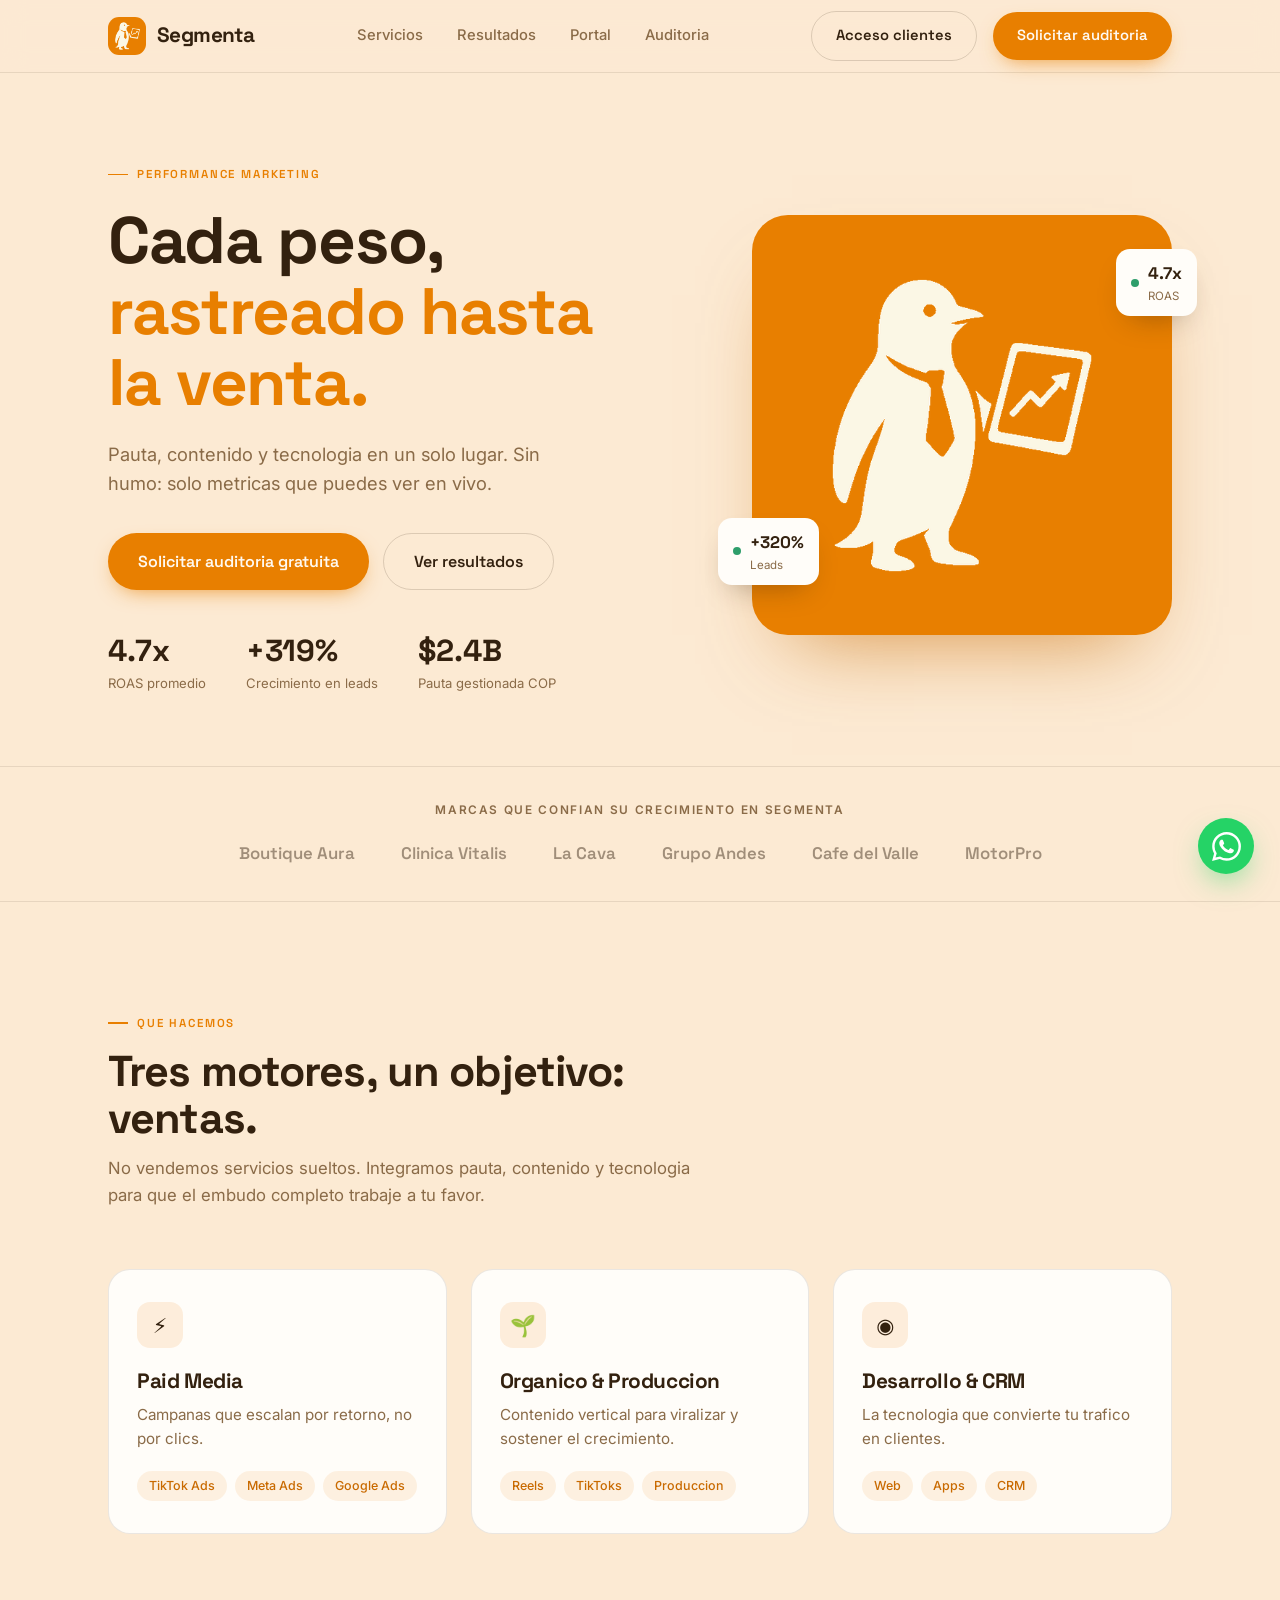
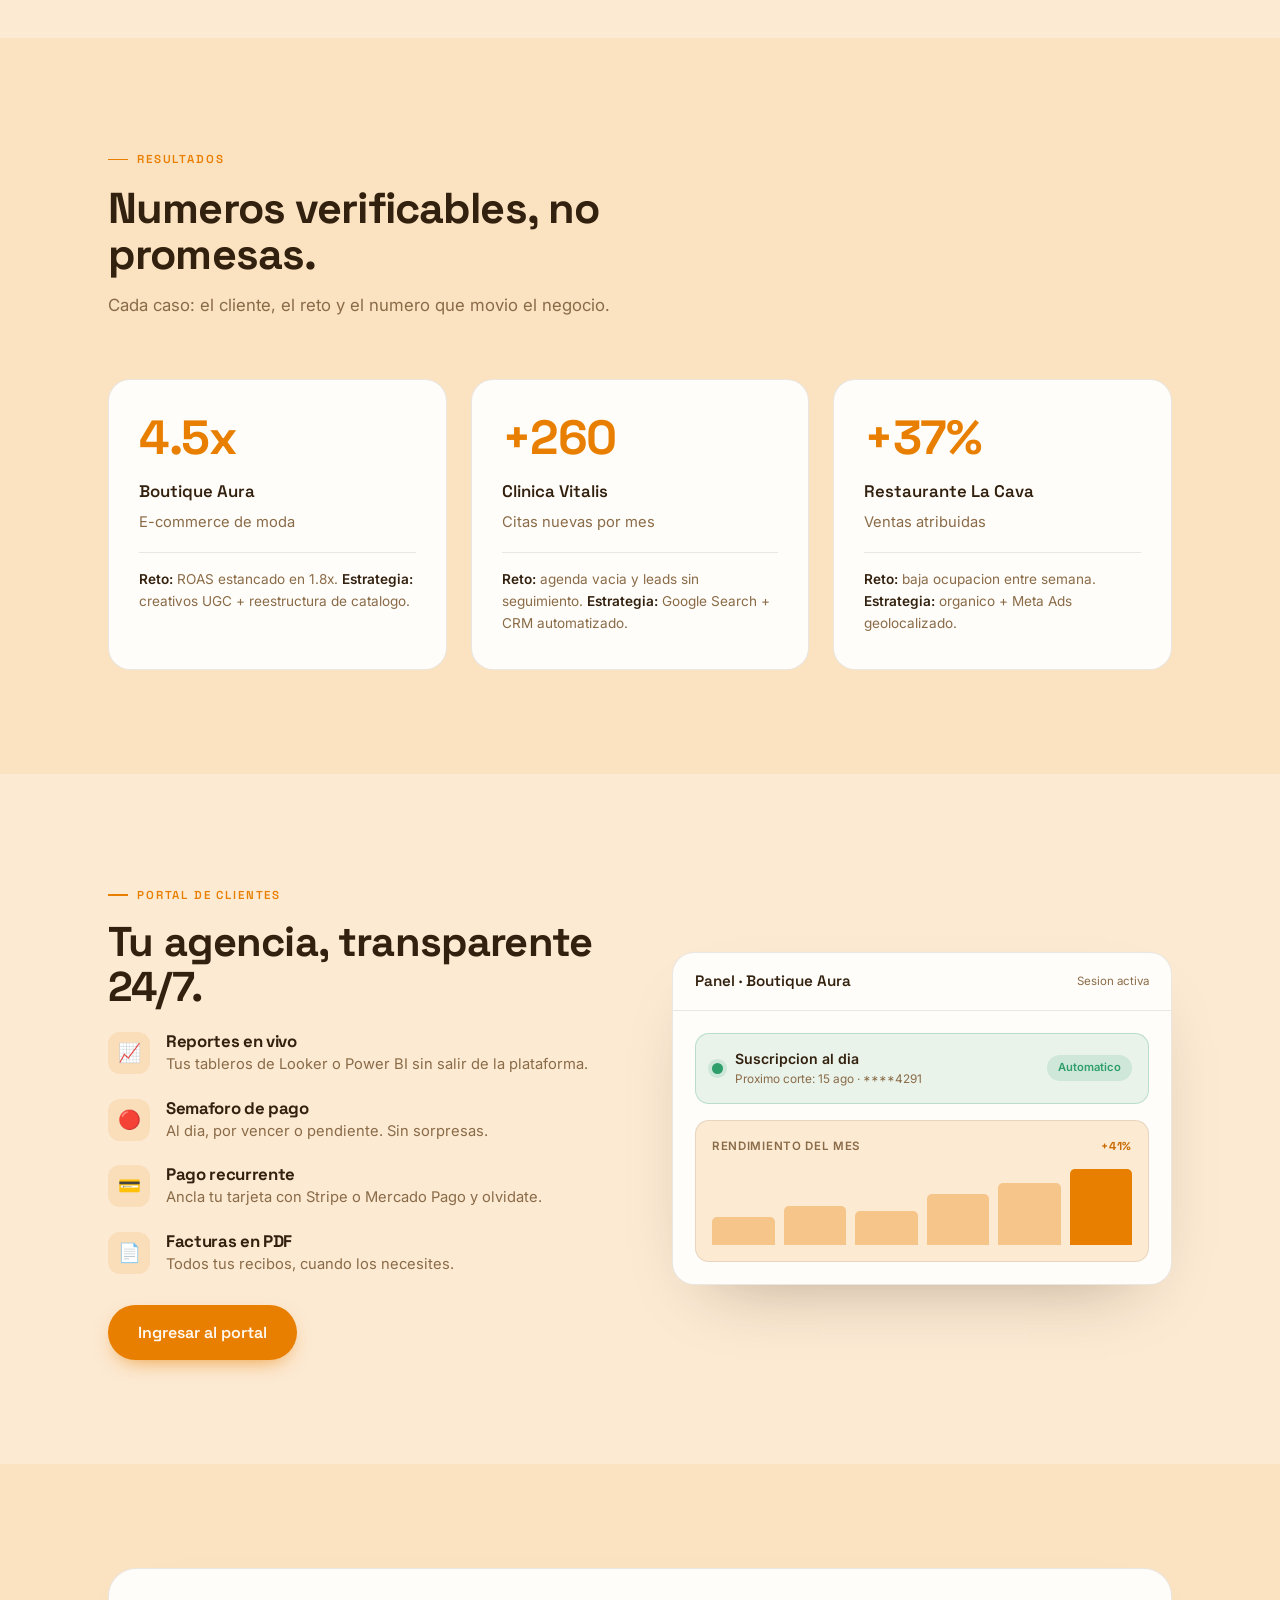
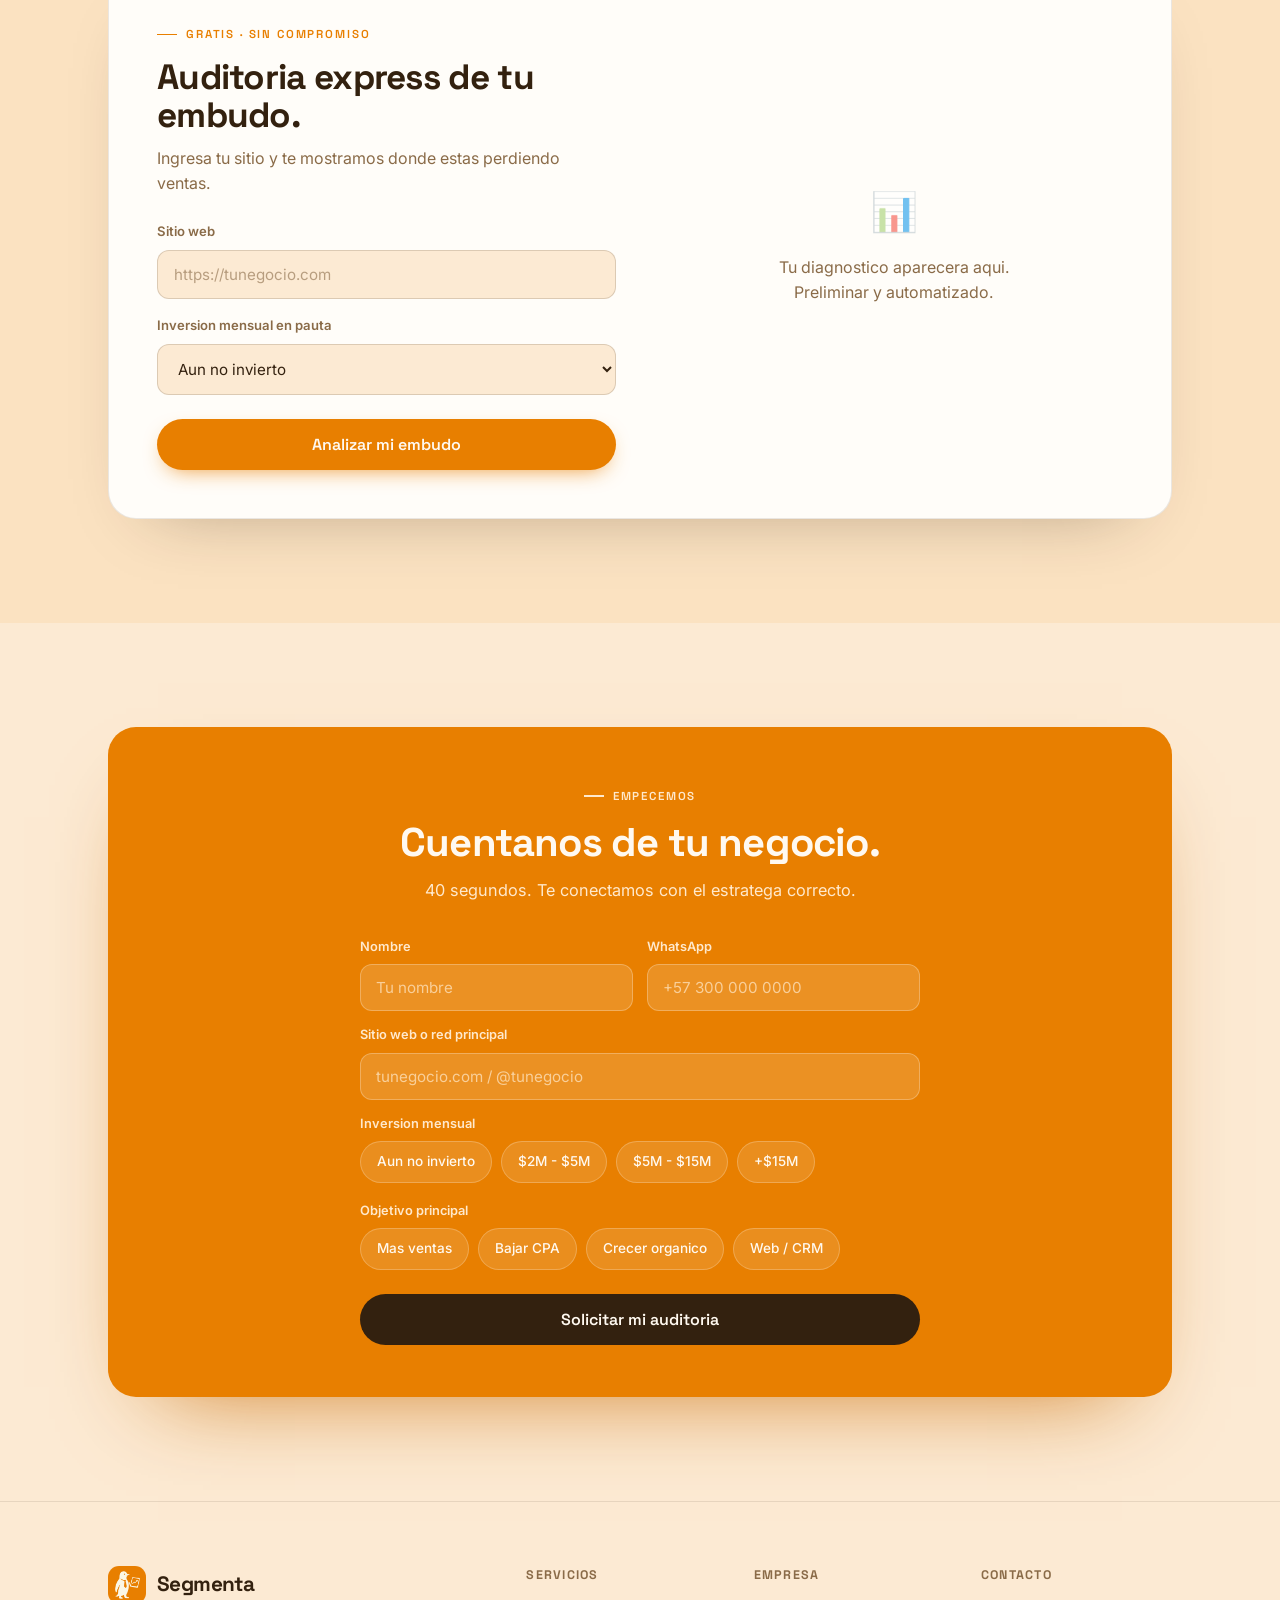
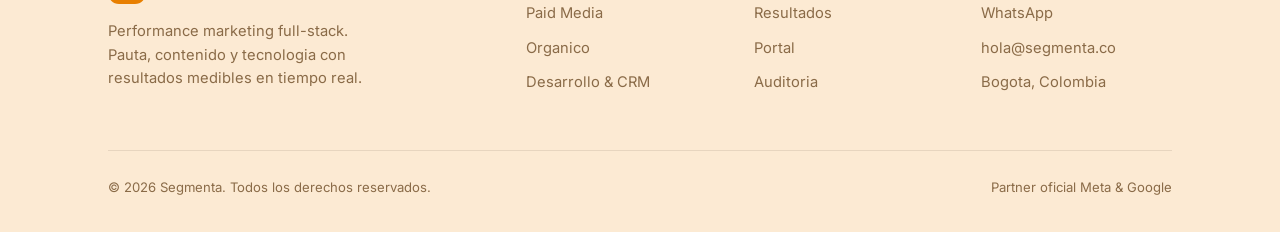
==== index.html @ 9fcc39fb "Update index.html" ====
<!DOCTYPE html>
<html lang="es">
<head>
<meta charset="UTF-8">
<meta name="viewport" content="width=device-width, initial-scale=1.0">
<title>Segmenta — Marketing que se mide en ventas</title>
<link rel="preconnect" href="https://fonts.googleapis.com">
<link rel="preconnect" href="https://fonts.gstatic.com" crossorigin>
<link href="https://fonts.googleapis.com/css2?family=Space+Grotesk:wght@500;600;700&family=Inter:wght@400;500;600&display=swap" rel="stylesheet">
<style>
  :root{
    --bg:#FCEAD3;          /* naranja claro - color de la pagina */
    --bg-warm:#FBE2C1;     /* seccion alterna, un poco mas calido */
    --brand:#E87F00;       /* naranja de marca Segmenta */
    --brand-deep:#C96A00;
    --ink:#33210F;         /* texto principal, marron oscuro calido */
    --ink-soft:#8A6B48;    /* texto secundario */
    --card:#FFFDF9;        /* tarjetas casi blancas y calidas */
    --cream:#FBF7E5;
    --line:rgba(51,33,15,.10);
    --line-2:rgba(51,33,15,.16);
    --green:#2E9E6B;
    --display:'Space Grotesk',system-ui,sans-serif;
    --body:'Inter',system-ui,sans-serif;
    --logo:url("[data-uri]");
    --maxw:1120px;
  }
  *{box-sizing:border-box;margin:0;padding:0}
  html{scroll-behavior:smooth}
  body{font-family:var(--body);background:var(--bg);color:var(--ink);line-height:1.6;-webkit-font-smoothing:antialiased;overflow-x:hidden}
  a{color:inherit;text-decoration:none}
  .wrap{max-width:var(--maxw);margin:0 auto;padding:0 28px}
  h1,h2,h3,h4{font-family:var(--display);font-weight:700;line-height:1.08;letter-spacing:-.02em;color:var(--ink)}
  .peng{background:var(--logo) center/contain no-repeat;display:inline-block}
  .eyebrow{font-family:var(--display);font-size:.72rem;font-weight:600;letter-spacing:.16em;text-transform:uppercase;color:var(--brand);display:inline-flex;align-items:center;gap:9px}
  .eyebrow::before{content:"";width:20px;height:1.5px;background:var(--brand)}

  /* buttons */
  .btn{font-family:var(--display);font-weight:600;font-size:.92rem;border:none;cursor:pointer;border-radius:999px;padding:12px 24px;transition:transform .15s,background .2s,box-shadow .2s;display:inline-flex;align-items:center;gap:8px;white-space:nowrap}
  .btn:active{transform:translateY(1px)}
  .btn-primary{background:var(--brand);color:#FFF9F0;box-shadow:0 8px 22px -10px rgba(232,127,0,.9)}
  .btn-primary:hover{background:var(--brand-deep);box-shadow:0 12px 28px -10px rgba(232,127,0,1)}
  .btn-ghost{background:transparent;color:var(--ink);border:1.5px solid var(--line-2)}
  .btn-ghost:hover{border-color:var(--ink);background:rgba(51,33,15,.04)}
  .btn-lg{padding:15px 30px;font-size:1rem}

  /* nav */
  header{position:sticky;top:0;z-index:50;background:rgba(252,234,211,.82);backdrop-filter:blur(12px);border-bottom:1px solid var(--line)}
  nav{display:flex;align-items:center;justify-content:space-between;height:72px}
  .brand{display:flex;align-items:center;gap:11px;font-family:var(--display);font-weight:700;font-size:1.3rem;letter-spacing:-.03em}
  .brand .mark{width:38px;height:38px;border-radius:11px;background:var(--brand);display:flex;align-items:center;justify-content:center;flex-shrink:0}
  .brand .mark .peng{width:30px;height:30px}
  .nav-links{display:flex;gap:34px;font-size:.92rem;color:var(--ink-soft);font-weight:500}
  .nav-links a:hover{color:var(--ink)}
  .nav-right{display:flex;align-items:center;gap:16px}
  .nav-toggle{display:none;background:none;border:none;font-size:1.4rem;cursor:pointer;color:var(--ink)}

  /* hero */
  .hero{padding:84px 0 72px}
  .hero-grid{display:grid;grid-template-columns:1.1fr .9fr;gap:64px;align-items:center}
  .hero h1{font-size:clamp(2.6rem,5.5vw,4.1rem);font-weight:700;margin:22px 0 22px}
  .hero h1 .u{color:var(--brand)}
  .hero .lead{font-size:1.15rem;color:var(--ink-soft);max-width:480px;margin-bottom:34px}
  .hero-cta{display:flex;gap:14px;flex-wrap:wrap;margin-bottom:46px}
  .hero-stats{display:flex;gap:40px;flex-wrap:wrap}
  .hs .n{font-family:var(--display);font-weight:700;font-size:1.9rem;color:var(--ink);line-height:1}
  .hs .l{font-size:.82rem;color:var(--ink-soft);margin-top:6px}

  /* hero visual: big brand panel with penguin */
  .hero-visual{position:relative;aspect-ratio:1/1;max-width:420px;margin-left:auto;width:100%}
  .hero-panel{position:absolute;inset:0;background:var(--brand);border-radius:36px;box-shadow:0 40px 80px -40px rgba(200,105,0,.7)}
  .hero-panel .peng{position:absolute;inset:12% 14%;width:auto;height:auto;animation:float 6s ease-in-out infinite}
  @keyframes float{0%,100%{transform:translateY(0)}50%{transform:translateY(-12px)}}
  .pill{position:absolute;background:var(--card);border-radius:14px;padding:11px 15px;box-shadow:0 14px 30px -14px rgba(51,33,15,.4);display:flex;align-items:center;gap:9px}
  .pill .dot{width:8px;height:8px;border-radius:50%;background:var(--green)}
  .pill .pv{font-family:var(--display);font-weight:700;font-size:1.05rem}
  .pill .pl{font-size:.72rem;color:var(--ink-soft)}
  .pill.p1{top:8%;right:-6%}
  .pill.p2{bottom:12%;left:-8%}

  /* trust strip */
  .trust{padding:34px 0;border-top:1px solid var(--line);border-bottom:1px solid var(--line)}
  .trust .lbl{text-align:center;font-size:.74rem;letter-spacing:.14em;text-transform:uppercase;color:var(--ink-soft);margin-bottom:20px;font-weight:600}
  .trust-row{display:flex;justify-content:center;align-items:center;gap:46px;flex-wrap:wrap}
  .trust-row span{font-family:var(--display);font-weight:600;font-size:1.05rem;color:var(--ink);opacity:.45;transition:opacity .2s}
  .trust-row span:hover{opacity:.85}

  /* sections */
  .section{padding:104px 0}
  .sec-head{max-width:600px;margin-bottom:60px}
  .sec-head h2{font-size:clamp(1.9rem,3.6vw,2.7rem);margin:16px 0 14px}
  .sec-head p{color:var(--ink-soft);font-size:1.05rem}

  /* services */
  .svc-grid{display:grid;grid-template-columns:repeat(3,1fr);gap:24px}
  .svc{background:var(--card);border:1px solid var(--line);border-radius:22px;padding:32px 28px;transition:transform .25s,box-shadow .25s}
  .svc:hover{transform:translateY(-4px);box-shadow:0 24px 50px -30px rgba(51,33,15,.35)}
  .svc .ic{width:46px;height:46px;border-radius:13px;background:rgba(232,127,0,.12);display:flex;align-items:center;justify-content:center;font-size:1.3rem;margin-bottom:22px}
  .svc h3{font-size:1.3rem;margin-bottom:10px}
  .svc p{color:var(--ink-soft);font-size:.95rem;margin-bottom:20px}
  .svc .tags{display:flex;gap:8px;flex-wrap:wrap}
  .svc .tags span{font-size:.78rem;font-weight:500;color:var(--brand-deep);background:rgba(232,127,0,.1);padding:5px 12px;border-radius:999px}

  /* results */
  .results{background:var(--bg-warm)}
  .res-grid{display:grid;grid-template-columns:repeat(3,1fr);gap:24px}
  .res{background:var(--card);border:1px solid var(--line);border-radius:22px;padding:34px 30px}
  .res .big{font-family:var(--display);font-weight:700;font-size:3rem;color:var(--brand);line-height:1;letter-spacing:-.03em}
  .res .who{font-family:var(--display);font-weight:600;font-size:1.05rem;margin:16px 0 6px}
  .res .ctx{color:var(--ink-soft);font-size:.92rem}
  .res .sub{margin-top:18px;padding-top:16px;border-top:1px solid var(--line);font-size:.85rem;color:var(--ink-soft)}
  .res .sub b{color:var(--ink);font-weight:600}

  /* portal */
  .portal-grid{display:grid;grid-template-columns:1fr 1fr;gap:64px;align-items:center}
  .feat{list-style:none;display:flex;flex-direction:column;gap:22px;margin-top:10px}
  .feat li{display:flex;gap:16px}
  .feat .fi{width:42px;height:42px;border-radius:12px;background:rgba(232,127,0,.12);display:flex;align-items:center;justify-content:center;font-size:1.15rem;flex-shrink:0}
  .feat h4{font-size:1.05rem;margin-bottom:3px}
  .feat p{color:var(--ink-soft);font-size:.92rem}
  .mock{background:var(--card);border:1px solid var(--line);border-radius:22px;box-shadow:0 30px 70px -40px rgba(51,33,15,.4);overflow:hidden}
  .mock-top{padding:16px 22px;border-bottom:1px solid var(--line);display:flex;justify-content:space-between;align-items:center}
  .mock-top .t{font-family:var(--display);font-weight:600;font-size:.95rem}
  .mock-top .s{font-size:.72rem;color:var(--ink-soft)}
  .mock-body{padding:22px}
  .status{display:flex;align-items:center;justify-content:space-between;background:rgba(46,158,107,.1);border:1px solid rgba(46,158,107,.25);border-radius:14px;padding:14px 16px;margin-bottom:16px}
  .status .lft{display:flex;align-items:center;gap:12px}
  .sem{width:11px;height:11px;border-radius:50%;background:var(--green);box-shadow:0 0 0 4px rgba(46,158,107,.14)}
  .status .l1{font-size:.88rem;font-weight:600}
  .status .l2{font-size:.74rem;color:var(--ink-soft)}
  .status .badge{font-size:.7rem;font-weight:600;color:var(--green);background:rgba(46,158,107,.14);padding:4px 11px;border-radius:999px}
  .mchart{background:var(--bg);border:1px solid var(--line);border-radius:14px;padding:16px}
  .mchart .ct{font-size:.72rem;color:var(--ink-soft);text-transform:uppercase;letter-spacing:.06em;font-weight:600;margin-bottom:14px;display:flex;justify-content:space-between}
  .mchart .ct b{color:var(--brand-deep);font-family:var(--display)}
  .mbars{display:flex;align-items:flex-end;gap:9px;height:76px}
  .mbars span{flex:1;background:var(--brand);border-radius:5px 5px 0 0;opacity:.35;transition:height 1s cubic-bezier(.22,1,.36,1)}
  .mbars span:last-child{opacity:1}

  /* audit */
  .audit-card{background:var(--card);border:1px solid var(--line);border-radius:28px;padding:48px;box-shadow:0 30px 70px -45px rgba(51,33,15,.4)}
  .audit-grid{display:grid;grid-template-columns:1fr 1fr;gap:48px;align-items:center}
  .field{margin-bottom:16px}
  .field label{display:block;font-size:.82rem;color:var(--ink-soft);margin-bottom:8px;font-weight:600}
  .field input,.field select{width:100%;background:var(--bg);border:1.5px solid var(--line-2);border-radius:12px;padding:14px 16px;color:var(--ink);font-family:var(--body);font-size:.95rem;transition:border-color .2s,box-shadow .2s}
  .field input:focus,.field select:focus{outline:none;border-color:var(--brand);box-shadow:0 0 0 3px rgba(232,127,0,.16)}
  .field input::placeholder{color:var(--ink-soft);opacity:.6}
  #auditPh{text-align:center;color:var(--ink-soft)}
  #auditPh .em{font-size:2.4rem;margin-bottom:12px;opacity:.55}
  #auditRes{display:none}
  .score-row{display:flex;align-items:center;gap:20px;margin-bottom:22px}
  .ring{width:92px;height:92px;border-radius:50%;position:relative;flex-shrink:0;display:flex;align-items:center;justify-content:center}
  .ring .rv{position:relative;font-family:var(--display);font-weight:700;font-size:1.7rem}
  .aline{display:flex;justify-content:space-between;align-items:center;padding:11px 0;border-bottom:1px solid var(--line);font-size:.9rem}
  .aline:last-of-type{border:none}
  .st{font-size:.74rem;font-weight:600;padding:3px 11px;border-radius:999px}
  .st.ok{background:rgba(46,158,107,.14);color:var(--green)}
  .st.warn{background:rgba(232,127,0,.14);color:var(--brand-deep)}
  .st.bad{background:rgba(214,69,42,.12);color:#C0392B}

  /* lead */
  .lead-card{background:var(--brand);border-radius:28px;padding:52px;text-align:center;box-shadow:0 40px 90px -50px rgba(200,105,0,.9)}
  .lead-card .eyebrow{color:#FFE9CC;justify-content:center}
  .lead-card .eyebrow::before{background:#FFE9CC}
  .lead-card h2{color:#FFF9F0;font-size:clamp(1.8rem,3.4vw,2.5rem);margin:16px 0 12px}
  .lead-card .sub{color:#FFE9CC;margin-bottom:34px;font-size:1.02rem}
  .lead-form{max-width:560px;margin:0 auto;text-align:left}
  .lf-row{display:grid;grid-template-columns:1fr 1fr;gap:14px}
  .lead-form label{color:#FFE9CC;font-size:.8rem;font-weight:600;margin-bottom:7px;display:block}
  .lead-form input{width:100%;background:rgba(255,251,244,.14);border:1.5px solid rgba(255,251,244,.28);border-radius:12px;padding:13px 15px;color:#FFF9F0;font-family:var(--body);font-size:.95rem;margin-bottom:14px}
  .lead-form input::placeholder{color:rgba(255,233,204,.7)}
  .lead-form input:focus{outline:none;border-color:#FFF9F0;background:rgba(255,251,244,.2)}
  .chips{display:flex;gap:9px;flex-wrap:wrap;margin-bottom:18px}
  .chip{cursor:pointer;font-size:.85rem;font-weight:500;color:#FFF9F0;background:rgba(255,251,244,.12);border:1.5px solid rgba(255,251,244,.24);padding:9px 16px;border-radius:999px;transition:background .2s,border-color .2s}
  .chip:hover{border-color:#FFF9F0}
  .chip.sel{background:#FFF9F0;color:var(--brand-deep);border-color:#FFF9F0}
  .lead-form .btn-submit{width:100%;justify-content:center;background:var(--ink);color:#FFF9F0;margin-top:6px}
  .lead-form .btn-submit:hover{background:#1f1408}
  .lead-done{display:none;text-align:center;color:#FFF9F0}
  .lead-done .ch{width:60px;height:60px;border-radius:50%;background:rgba(255,251,244,.16);border:1.5px solid rgba(255,251,244,.4);display:flex;align-items:center;justify-content:center;margin:0 auto 16px;font-size:1.6rem}
  .lead-done h3{color:#FFF9F0;font-size:1.5rem;margin-bottom:8px}
  .lead-done p{color:#FFE9CC}

  /* footer */
  footer{padding:64px 0 34px;border-top:1px solid var(--line)}
  .foot-grid{display:grid;grid-template-columns:2fr 1fr 1fr 1fr;gap:36px;margin-bottom:44px}
  .foot-grid .about{color:var(--ink-soft);font-size:.92rem;margin-top:16px;max-width:280px}
  .fcol h5{font-family:var(--display);font-size:.78rem;text-transform:uppercase;letter-spacing:.1em;color:var(--ink-soft);margin-bottom:16px}
  .fcol a{display:block;color:var(--ink-soft);font-size:.92rem;margin-bottom:11px}
  .fcol a:hover{color:var(--ink)}
  .foot-bot{border-top:1px solid var(--line);padding-top:26px;display:flex;justify-content:space-between;flex-wrap:wrap;gap:12px;color:var(--ink-soft);font-size:.82rem}

  /* whatsapp */
  .wa{position:fixed;bottom:26px;right:26px;z-index:60;width:56px;height:56px;border-radius:50%;background:#25D366;display:flex;align-items:center;justify-content:center;box-shadow:0 12px 30px -8px rgba(37,211,102,.6);transition:transform .2s}
  .wa:hover{transform:scale(1.08)}
  .wa svg{width:29px;height:29px;fill:#fff}

  /* reveal */
  .reveal{opacity:0;transform:translateY(24px);transition:opacity .7s cubic-bezier(.22,1,.36,1),transform .7s cubic-bezier(.22,1,.36,1)}
  .reveal.in{opacity:1;transform:none}

  @media(max-width:900px){
    .hero-grid,.portal-grid,.audit-grid{grid-template-columns:1fr;gap:48px}
    .svc-grid,.res-grid{grid-template-columns:1fr}
    .foot-grid{grid-template-columns:1fr 1fr}
    .nav-links,.nav-right .btn{display:none}
    .nav-toggle{display:block}
    .section{padding:72px 0}
    .hero-visual{max-width:340px;margin:0 auto}
    .audit-card,.lead-card{padding:32px}
  }
  @media(max-width:520px){
    .lf-row{grid-template-columns:1fr}
    .foot-grid{grid-template-columns:1fr}
    .hero-stats{gap:28px}
  }
  @media(prefers-reduced-motion:reduce){*{animation:none!important;scroll-behavior:auto!important}.reveal{opacity:1;transform:none}}
  :focus-visible{outline:2px solid var(--brand);outline-offset:3px;border-radius:8px}
</style>
</head>
<body>

<header>
  <div class="wrap">
    <nav>
      <div class="brand"><span class="mark"><span class="peng"></span></span>Segmenta</div>
      <div class="nav-links">
        <a href="#servicios">Servicios</a>
        <a href="#resultados">Resultados</a>
        <a href="#portal">Portal</a>
        <a href="#auditoria">Auditoria</a>
      </div>
      <div class="nav-right">
        <a href="javascript:void(0)" class="btn btn-ghost" onclick="openPortal()">Acceso clientes</a>
        <a href="#contacto" class="btn btn-primary">Solicitar auditoria</a>
        <button class="nav-toggle" aria-label="Menu" onclick="var n=document.querySelector('.nav-links');n.style.display=n.style.display==='flex'?'none':'flex'">&#9776;</button>
      </div>
    </nav>
  </div>
</header>

<!-- HERO -->
<section class="hero">
  <div class="wrap hero-grid">
    <div>
      <span class="eyebrow">Performance marketing</span>
      <h1>Cada peso, <span class="u">rastreado hasta la venta.</span></h1>
      <p class="lead">Pauta, contenido y tecnologia en un solo lugar. Sin humo: solo metricas que puedes ver en vivo.</p>
      <div class="hero-cta">
        <a href="#contacto" class="btn btn-primary btn-lg">Solicitar auditoria gratuita</a>
        <a href="#resultados" class="btn btn-ghost btn-lg">Ver resultados</a>
      </div>
      <div class="hero-stats">
        <div class="hs"><div class="n" data-count="4.7" data-suffix="x">0x</div><div class="l">ROAS promedio</div></div>
        <div class="hs"><div class="n" data-count="320" data-prefix="+" data-suffix="%">0%</div><div class="l">Crecimiento en leads</div></div>
        <div class="hs"><div class="n">$2.4B</div><div class="l">Pauta gestionada COP</div></div>
      </div>
    </div>
    <div class="hero-visual reveal in">
      <div class="hero-panel"><span class="peng"></span></div>
      <div class="pill p1"><span class="dot"></span><div><div class="pv">4.7x</div><div class="pl">ROAS</div></div></div>
      <div class="pill p2"><span class="dot"></span><div><div class="pv">+320%</div><div class="pl">Leads</div></div></div>
    </div>
  </div>
</section>

<!-- TRUST -->
<div class="trust">
  <div class="wrap">
    <div class="lbl">Marcas que confian su crecimiento en Segmenta</div>
    <div class="trust-row">
      <span>Boutique Aura</span><span>Clinica Vitalis</span><span>La Cava</span><span>Grupo Andes</span><span>Cafe del Valle</span><span>MotorPro</span>
    </div>
  </div>
</div>

<!-- SERVICIOS -->
<section class="section" id="servicios">
  <div class="wrap">
    <div class="sec-head reveal">
      <span class="eyebrow">Que hacemos</span>
      <h2>Tres motores, un objetivo: ventas.</h2>
      <p>No vendemos servicios sueltos. Integramos pauta, contenido y tecnologia para que el embudo completo trabaje a tu favor.</p>
    </div>
    <div class="svc-grid">
      <div class="svc reveal">
        <div class="ic">&#9889;</div>
        <h3>Paid Media</h3>
        <p>Campanas que escalan por retorno, no por clics.</p>
        <div class="tags"><span>TikTok Ads</span><span>Meta Ads</span><span>Google Ads</span></div>
      </div>
      <div class="svc reveal">
        <div class="ic">&#127793;</div>
        <h3>Organico &amp; Produccion</h3>
        <p>Contenido vertical para viralizar y sostener el crecimiento.</p>
        <div class="tags"><span>Reels</span><span>TikToks</span><span>Produccion</span></div>
      </div>
      <div class="svc reveal">
        <div class="ic">&#9673;</div>
        <h3>Desarrollo &amp; CRM</h3>
        <p>La tecnologia que convierte tu trafico en clientes.</p>
        <div class="tags"><span>Web</span><span>Apps</span><span>CRM</span></div>
      </div>
    </div>
  </div>
</section>

<!-- RESULTADOS -->
<section class="section results" id="resultados">
  <div class="wrap">
    <div class="sec-head reveal">
      <span class="eyebrow">Resultados</span>
      <h2>Numeros verificables, no promesas.</h2>
      <p>Cada caso: el cliente, el reto y el numero que movio el negocio.</p>
    </div>
    <div class="res-grid">
      <div class="res reveal">
        <div class="big" data-count="4.9" data-suffix="x">0x</div>
        <div class="who">Boutique Aura</div>
        <div class="ctx">E-commerce de moda</div>
        <div class="sub"><b>Reto:</b> ROAS estancado en 1.8x. <b>Estrategia:</b> creativos UGC + reestructura de catalogo.</div>
      </div>
      <div class="res reveal">
        <div class="big" data-count="287" data-prefix="+">0</div>
        <div class="who">Clinica Vitalis</div>
        <div class="ctx">Citas nuevas por mes</div>
        <div class="sub"><b>Reto:</b> agenda vacia y leads sin seguimiento. <b>Estrategia:</b> Google Search + CRM automatizado.</div>
      </div>
      <div class="res reveal">
        <div class="big" data-count="41" data-prefix="+" data-suffix="%">0%</div>
        <div class="who">Restaurante La Cava</div>
        <div class="ctx">Ventas atribuidas</div>
        <div class="sub"><b>Reto:</b> baja ocupacion entre semana. <b>Estrategia:</b> organico + Meta Ads geolocalizado.</div>
      </div>
    </div>
  </div>
</section>

<!-- PORTAL -->
<section class="section" id="portal">
  <div class="wrap portal-grid">
    <div class="reveal">
      <span class="eyebrow">Portal de clientes</span>
      <h2 style="font-size:clamp(1.9rem,3.4vw,2.6rem);margin:16px 0 22px">Tu agencia, transparente 24/7.</h2>
      <ul class="feat">
        <li><div class="fi">&#128200;</div><div><h4>Reportes en vivo</h4><p>Tus tableros de Looker o Power BI sin salir de la plataforma.</p></div></li>
        <li><div class="fi">&#128308;</div><div><h4>Semaforo de pago</h4><p>Al dia, por vencer o pendiente. Sin sorpresas.</p></div></li>
        <li><div class="fi">&#128179;</div><div><h4>Pago recurrente</h4><p>Ancla tu tarjeta con Stripe o Mercado Pago y olvidate.</p></div></li>
        <li><div class="fi">&#128196;</div><div><h4>Facturas en PDF</h4><p>Todos tus recibos, cuando los necesites.</p></div></li>
      </ul>
      <a href="javascript:void(0)" class="btn btn-primary btn-lg" style="margin-top:28px" onclick="openPortal()">Ingresar al portal</a>
    </div>
    <div class="mock reveal">
      <div class="mock-top"><span class="t">Panel &middot; Boutique Aura</span><span class="s">Sesion activa</span></div>
      <div class="mock-body">
        <div class="status">
          <div class="lft"><span class="sem"></span><div><div class="l1">Suscripcion al dia</div><div class="l2">Proximo corte: 15 ago &middot; ****4291</div></div></div>
          <span class="badge">Automatico</span>
        </div>
        <div class="mchart">
          <div class="ct"><span>Rendimiento del mes</span><b>+41%</b></div>
          <div class="mbars"><span style="height:38%"></span><span style="height:52%"></span><span style="height:46%"></span><span style="height:68%"></span><span style="height:82%"></span><span style="height:100%"></span></div>
        </div>
      </div>
    </div>
  </div>
</section>

<!-- AUDITORIA -->
<section class="section results" id="auditoria">
  <div class="wrap">
    <div class="audit-card reveal">
      <div class="audit-grid">
        <div>
          <span class="eyebrow">Gratis &middot; Sin compromiso</span>
          <h2 style="font-size:clamp(1.7rem,3vw,2.2rem);margin:14px 0 12px">Auditoria express de tu embudo.</h2>
          <p style="color:var(--ink-soft);margin-bottom:24px">Ingresa tu sitio y te mostramos donde estas perdiendo ventas.</p>
          <div class="field"><label>Sitio web</label><input id="au-web" type="url" placeholder="https://tunegocio.com"></div>
          <div class="field"><label>Inversion mensual en pauta</label>
            <select id="au-inv">
              <option value="0">Aun no invierto</option>
              <option value="1">Menos de $2M COP</option>
              <option value="2">$2M - $8M COP</option>
              <option value="3">Mas de $8M COP</option>
            </select>
          </div>
          <button class="btn btn-primary btn-lg" style="width:100%;justify-content:center;margin-top:8px" onclick="runAudit()">Analizar mi embudo</button>
        </div>
        <div>
          <div id="auditPh"><div class="em">&#128202;</div>Tu diagnostico aparecera aqui.<br>Preliminar y automatizado.</div>
          <div id="auditRes">
            <div class="score-row">
              <div class="ring" id="ring"><div class="rv" id="rv">0</div></div>
              <div><div style="font-family:var(--display);font-weight:600;font-size:1.05rem">Health Score</div><div id="smsg" style="color:var(--ink-soft);font-size:.86rem">Analizando...</div></div>
            </div>
            <div class="aline"><span>Velocidad de carga</span><span class="st warn" id="l1">Media</span></div>
            <div class="aline"><span>Pixel &amp; tracking</span><span class="st bad" id="l2">Falta</span></div>
            <div class="aline"><span>Estructura de pauta</span><span class="st warn" id="l3">Mejorable</span></div>
            <div class="aline"><span>Conversion / CTA</span><span class="st ok" id="l4">OK</span></div>
            <a href="#contacto" class="btn btn-ghost" style="width:100%;justify-content:center;margin-top:18px">Ver plan de accion completo</a>
          </div>
        </div>
      </div>
    </div>
  </div>
</section>

<!-- CONTACTO -->
<section class="section" id="contacto">
  <div class="wrap">
    <div class="lead-card reveal">
      <span class="eyebrow">Empecemos</span>
      <h2>Cuentanos de tu negocio.</h2>
      <p class="sub">40 segundos. Te conectamos con el estratega correcto.</p>
      <div class="lead-form" id="leadForm">
        <div class="lf-row">
          <div><label>Nombre</label><input id="f-name" type="text" placeholder="Tu nombre"></div>
          <div><label>WhatsApp</label><input id="f-phone" type="tel" placeholder="+57 300 000 0000"></div>
        </div>
        <label>Sitio web o red principal</label>
        <input id="f-web" type="text" placeholder="tunegocio.com / @tunegocio">
        <label>Inversion mensual</label>
        <div class="chips" data-group="budget">
          <div class="chip" onclick="pick(this)">Aun no invierto</div>
          <div class="chip" onclick="pick(this)">$2M - $5M</div>
          <div class="chip" onclick="pick(this)">$5M - $15M</div>
          <div class="chip" onclick="pick(this)">+$15M</div>
        </div>
        <label>Objetivo principal</label>
        <div class="chips" data-group="goal">
          <div class="chip" onclick="pick(this)">Mas ventas</div>
          <div class="chip" onclick="pick(this)">Bajar CPA</div>
          <div class="chip" onclick="pick(this)">Crecer organico</div>
          <div class="chip" onclick="pick(this)">Web / CRM</div>
        </div>
        <button class="btn btn-lg btn-submit" onclick="submitLead()">Solicitar mi auditoria</button>
      </div>
      <div class="lead-done" id="leadDone">
        <div class="ch">&#10003;</div>
        <h3>Listo, <span id="doneName">crack</span>!</h3>
        <p>Un estratega te escribe por WhatsApp en menos de 24 horas.</p>
      </div>
    </div>
  </div>
</section>

<!-- FOOTER -->
<footer>
  <div class="wrap">
    <div class="foot-grid">
      <div>
        <div class="brand"><span class="mark"><span class="peng"></span></span>Segmenta</div>
        <p class="about">Performance marketing full-stack. Pauta, contenido y tecnologia con resultados medibles en tiempo real.</p>
      </div>
      <div class="fcol"><h5>Servicios</h5><a href="#servicios">Paid Media</a><a href="#servicios">Organico</a><a href="#servicios">Desarrollo &amp; CRM</a></div>
      <div class="fcol"><h5>Empresa</h5><a href="#resultados">Resultados</a><a href="#portal">Portal</a><a href="#auditoria">Auditoria</a></div>
      <div class="fcol"><h5>Contacto</h5><a href="#contacto">WhatsApp</a><a href="#contacto">hola@segmenta.co</a><a href="#contacto">Bogota, Colombia</a></div>
    </div>
    <div class="foot-bot"><span>&copy; 2026 Segmenta. Todos los derechos reservados.</span><span>Partner oficial Meta &amp; Google</span></div>
  </div>
</footer>

<a class="wa" href="https://wa.me/573000000000?text=Hola%20Segmenta,%20quiero%20una%20auditoria" target="_blank" rel="noopener" aria-label="WhatsApp">
  <svg viewBox="0 0 24 24"><path d="M17.472 14.382c-.297-.149-1.758-.867-2.03-.967-.273-.099-.471-.148-.67.15-.197.297-.767.966-.94 1.164-.173.199-.347.223-.644.075-.297-.15-1.255-.463-2.39-1.475-.883-.788-1.48-1.761-1.653-2.059-.173-.297-.018-.458.13-.606.134-.133.298-.347.446-.52.149-.174.198-.298.298-.497.099-.198.05-.371-.025-.52-.075-.149-.669-1.612-.916-2.207-.242-.579-.487-.5-.669-.51l-.57-.01c-.198 0-.52.074-.792.372-.272.297-1.04 1.016-1.04 2.479 0 1.462 1.065 2.875 1.213 3.074.149.198 2.096 3.2 5.077 4.487.71.306 1.263.489 1.694.626.712.226 1.36.194 1.872.118.571-.085 1.758-.719 2.006-1.413.248-.694.248-1.289.173-1.413-.074-.124-.272-.198-.57-.347m-5.421 7.403h-.004a9.87 9.87 0 01-5.031-1.378l-.361-.214-3.741.982.998-3.648-.235-.374a9.86 9.86 0 01-1.51-5.26c.001-5.45 4.436-9.884 9.888-9.884 2.64 0 5.122 1.03 6.988 2.898a9.825 9.825 0 012.893 6.994c-.003 5.45-4.437 9.884-9.885 9.884m8.413-18.297A11.815 11.815 0 0012.05 0C5.495 0 .16 5.335.157 11.892c0 2.096.547 4.142 1.588 5.945L.057 24l6.305-1.654a11.882 11.882 0 005.683 1.448h.005c6.554 0 11.89-5.335 11.893-11.893a11.821 11.821 0 00-3.48-8.413Z"/></svg>
</a>

<script>
  function countUp(el){
    var t=parseFloat(el.dataset.count),suf=el.dataset.suffix||'',pre=el.dataset.prefix||'',isF=t%1!==0,st=performance.now();
    function tk(now){var p=Math.min((now-st)/1300,1),e=1-Math.pow(1-p,3),v=t*e;
      el.textContent=pre+(isF?v.toFixed(1):Math.floor(v).toLocaleString('es-CO'))+suf;
      if(p<1)requestAnimationFrame(tk);}
    requestAnimationFrame(tk);
  }
  var io=new IntersectionObserver(function(es){es.forEach(function(e){
    if(e.isIntersecting){e.target.classList.add('in');
      (e.target.querySelectorAll?e.target.querySelectorAll('[data-count]'):[]).forEach(countUp);
      io.unobserve(e.target);}});},{threshold:.2});
  document.querySelectorAll('.reveal').forEach(function(el){io.observe(el);});
  window.addEventListener('load',function(){setTimeout(function(){document.querySelectorAll('.hero [data-count]').forEach(countUp);},350);});

  function runAudit(){
    var web=document.getElementById('au-web').value.trim();
    if(!web){document.getElementById('au-web').focus();return;}
    document.getElementById('auditPh').style.display='none';
    document.getElementById('auditRes').style.display='block';
    var inv=parseInt(document.getElementById('au-inv').value);
    var score=Math.min(46+inv*11,88);
    var col=score<55?'#C0392B':score<72?'var(--brand)':'var(--green)';
    var ring=document.getElementById('ring');
    ring.style.background='conic-gradient('+col+' '+(score*3.6)+'deg, var(--line) 0deg)';
    ring.innerHTML='<div style="position:absolute;inset:6px;border-radius:50%;background:var(--card)"></div><div class="rv" style="position:relative;color:'+col+'">'+score+'</div>';
    document.getElementById('smsg').textContent=score<55?'Fugas serias. Prioridad alta.':score<72?'Base decente con margen de mejora.':'Buen estado, vamos por la optimizacion fina.';
    var l2=document.getElementById('l2');
    if(inv>=2){l2.className='st ok';l2.textContent='OK';}else{l2.className='st bad';l2.textContent='Falta';}
  }

  var lead={budget:'',goal:''};
  function pick(el){var g=el.parentNode.dataset.group;
    el.parentNode.querySelectorAll('.chip').forEach(function(c){c.classList.remove('sel');});
    el.classList.add('sel');lead[g]=el.textContent;}
  function submitLead(){
    var name=document.getElementById('f-name').value.trim();
    if(!name){document.getElementById('f-name').focus();return;}
    console.log('LEAD',{name:name,phone:document.getElementById('f-phone').value,web:document.getElementById('f-web').value,budget:lead.budget,goal:lead.goal});
    document.getElementById('leadForm').style.display='none';
    document.getElementById('doneName').textContent=name.split(' ')[0]||'crack';
    document.getElementById('leadDone').style.display='block';
  }
</script>

<div id="portalOverlay" style="position:fixed;inset:0;z-index:200;background:var(--bg);display:none;flex-direction:column">
  <div style="height:52px;flex-shrink:0;display:flex;align-items:center;justify-content:space-between;padding:0 20px;background:var(--card);border-bottom:1px solid var(--line)">
    <button onclick="closePortal()" style="background:none;border:none;cursor:pointer;font-family:var(--display);font-weight:600;font-size:.9rem;color:var(--ink);display:flex;align-items:center;gap:8px">&#8592; Volver a Segmenta</button>
    <span style="font-family:var(--display);font-weight:600;font-size:.82rem;color:var(--ink-soft)">Portal Segmenta</span>
  </div>
  <iframe id="portalFrame" title="Portal Segmenta" style="flex:1;width:100%;border:none" srcdoc="<!DOCTYPE html>
<html lang=&quot;es&quot;>
<head>
<meta charset=&quot;UTF-8&quot;>
<meta name=&quot;viewport&quot; content=&quot;width=device-width, initial-scale=1.0&quot;>
<title>Portal Segmenta</title>
<link rel=&quot;preconnect&quot; href=&quot;https://fonts.googleapis.com&quot;>
<link rel=&quot;preconnect&quot; href=&quot;https://fonts.gstatic.com&quot; crossorigin>
<link href=&quot;https://fonts.googleapis.com/css2?family=Space+Grotesk:wght@500;600;700&amp;family=Inter:wght@400;500;600&amp;display=swap&quot; rel=&quot;stylesheet&quot;>
<style>
  :root{
    --bg:#FCEAD3;--bg-warm:#FBE2C1;--brand:#E87F00;--brand-deep:#C96A00;
    --ink:#33210F;--ink-soft:#8A6B48;--card:#FFFDF9;--cream:#FBF7E5;
    --line:rgba(51,33,15,.10);--line-2:rgba(51,33,15,.16);
    --green:#2E9E6B;--amber:#E8A100;--red:#C0392B;
    --display:'Space Grotesk',system-ui,sans-serif;--body:'Inter',system-ui,sans-serif;
    --logo:url(&quot;[data-uri]&quot;);
  }
  *{box-sizing:border-box;margin:0;padding:0}
  body{font-family:var(--body);background:var(--bg);color:var(--ink);line-height:1.55;-webkit-font-smoothing:antialiased}
  h1,h2,h3,h4{font-family:var(--display);letter-spacing:-.02em;line-height:1.12}
  .peng{background:var(--logo) center/contain no-repeat;display:inline-block}
  .hidden{display:none!important}
  button{font-family:var(--display);cursor:pointer}
  input,select,textarea{font-family:var(--body)}
  .btn{font-weight:600;font-size:.9rem;border:none;border-radius:10px;padding:11px 20px;display:inline-flex;align-items:center;gap:8px;transition:background .2s,transform .15s,box-shadow .2s;white-space:nowrap}
  .btn:active{transform:translateY(1px)}
  .btn-primary{background:var(--brand);color:#FFF9F0;box-shadow:0 8px 20px -10px rgba(232,127,0,.9)}
  .btn-primary:hover{background:var(--brand-deep)}
  .btn-dark{background:var(--ink);color:#FFF9F0}
  .btn-ghost{background:transparent;color:var(--ink);border:1.5px solid var(--line-2)}
  .btn-ghost:hover{border-color:var(--ink)}
  .btn-sm{padding:8px 14px;font-size:.82rem}

  #login{min-height:100vh;display:flex;align-items:center;justify-content:center;padding:24px}
  .login-card{background:var(--card);border:1px solid var(--line);border-radius:24px;padding:44px;max-width:420px;width:100%;box-shadow:0 40px 90px -50px rgba(51,33,15,.5)}
  .login-brand{display:flex;align-items:center;gap:11px;font-family:var(--display);font-weight:700;font-size:1.35rem;margin-bottom:6px}
  .login-brand .mark{width:40px;height:40px;border-radius:12px;background:var(--brand);display:flex;align-items:center;justify-content:center}
  .login-brand .mark .peng{width:32px;height:32px}
  .login-card .sub{color:var(--ink-soft);font-size:.92rem;margin-bottom:28px}
  .field{margin-bottom:16px}
  .field label{display:block;font-size:.8rem;font-weight:600;color:var(--ink-soft);margin-bottom:7px}
  .field input,.field select,.field textarea{width:100%;background:var(--bg);border:1.5px solid var(--line-2);border-radius:11px;padding:13px 15px;color:var(--ink);font-size:.94rem;transition:border-color .2s,box-shadow .2s}
  .field input:focus,.field select:focus,.field textarea:focus{outline:none;border-color:var(--brand);box-shadow:0 0 0 3px rgba(232,127,0,.15)}
  .login-err{color:var(--red);font-size:.85rem;margin-bottom:12px;min-height:20px}
  .demo{margin-top:24px;padding-top:20px;border-top:1px solid var(--line);font-size:.8rem;color:var(--ink-soft)}
  .demo b{color:var(--ink);font-family:var(--display)}
  .demo .row{display:flex;justify-content:space-between;padding:5px 8px;cursor:pointer;border-radius:8px}
  .demo .row:hover{background:var(--bg-warm)}

  .topbar{background:var(--card);border-bottom:1px solid var(--line);position:sticky;top:0;z-index:40}
  .topbar .in{max-width:1160px;margin:0 auto;padding:0 24px;height:66px;display:flex;align-items:center;justify-content:space-between}
  .tb-brand{display:flex;align-items:center;gap:10px;font-family:var(--display);font-weight:700;font-size:1.2rem}
  .tb-brand .mark{width:34px;height:34px;border-radius:10px;background:var(--brand);display:flex;align-items:center;justify-content:center}
  .tb-brand .mark .peng{width:27px;height:27px}
  .tb-right{display:flex;align-items:center;gap:16px}
  .who{text-align:right}
  .who .n{font-family:var(--display);font-weight:600;font-size:.9rem}
  .who .r{font-size:.74rem;color:var(--ink-soft)}
  .role-pill{font-size:.7rem;font-weight:600;padding:3px 10px;border-radius:999px;background:rgba(232,127,0,.14);color:var(--brand-deep)}

  .page{max-width:1160px;margin:0 auto;padding:34px 24px 80px}
  .page-head{margin-bottom:22px}
  .page-head h1{font-size:1.9rem;font-weight:700}
  .page-head p{color:var(--ink-soft);margin-top:4px}

  .htabs{display:inline-flex;background:var(--card);border:1px solid var(--line);border-radius:13px;padding:4px;gap:4px;margin-bottom:26px}
  .htab{padding:9px 20px;border-radius:9px;font-family:var(--display);font-weight:600;font-size:.88rem;color:var(--ink-soft);background:none;border:none}
  .htab.active{background:var(--brand);color:#FFF9F0}

  .pay-banner{display:flex;align-items:center;justify-content:space-between;border-radius:16px;padding:16px 20px;margin-bottom:24px;border:1px solid}
  .pay-banner.g{background:rgba(46,158,107,.1);border-color:rgba(46,158,107,.3)}
  .pay-banner.y{background:rgba(232,161,0,.12);border-color:rgba(232,161,0,.35)}
  .pay-banner.r{background:rgba(192,57,43,.1);border-color:rgba(192,57,43,.3)}
  .pay-banner .lft{display:flex;align-items:center;gap:14px}
  .sem{width:13px;height:13px;border-radius:50%;flex-shrink:0}
  .sem.g{background:var(--green);box-shadow:0 0 0 4px rgba(46,158,107,.16)}
  .sem.y{background:var(--amber);box-shadow:0 0 0 4px rgba(232,161,0,.16)}
  .sem.r{background:var(--red);box-shadow:0 0 0 4px rgba(192,57,43,.16)}
  .pay-banner .l1{font-weight:600;font-size:.95rem}
  .pay-banner .l2{font-size:.8rem;color:var(--ink-soft)}
  .metrics{display:grid;grid-template-columns:repeat(4,1fr);gap:16px;margin-bottom:24px}
  .mcard{background:var(--card);border:1px solid var(--line);border-radius:16px;padding:20px}
  .mcard .k{font-size:.72rem;text-transform:uppercase;letter-spacing:.05em;color:var(--ink-soft);font-weight:600;margin-bottom:8px}
  .mcard .v{font-family:var(--display);font-weight:700;font-size:1.85rem;color:var(--ink)}
  .mcard .v.brand{color:var(--brand)}
  .mcard .d{font-size:.78rem;color:var(--green);font-weight:600;margin-top:4px}
  .grid2{display:grid;grid-template-columns:1.4fr 1fr;gap:20px;margin-bottom:24px}
  .panel{background:var(--card);border:1px solid var(--line);border-radius:18px;padding:24px}
  .panel h3{font-size:1.1rem;margin-bottom:4px}
  .panel .ph{font-size:.82rem;color:var(--ink-soft);margin-bottom:18px}
  .bars{display:flex;align-items:flex-end;gap:10px;height:150px}
  .bars .b{flex:1;background:var(--brand);opacity:.32;border-radius:6px 6px 0 0;position:relative;transition:height .8s cubic-bezier(.22,1,.36,1)}
  .bars .b:last-child{opacity:1}
  .bars .b .cap{position:absolute;top:-20px;left:0;right:0;text-align:center;font-size:.68rem;font-weight:600;color:var(--ink-soft)}
  .bars .b .lb{position:absolute;bottom:-22px;left:0;right:0;text-align:center;font-size:.68rem;color:var(--ink-soft)}
  .barwrap{padding:22px 0 26px}
  .note{border-left:3px solid var(--brand);background:var(--bg);border-radius:0 12px 12px 0;padding:14px 16px;margin-bottom:12px}
  .note .nt{font-family:var(--display);font-weight:600;font-size:.95rem}
  .note .nd{font-size:.72rem;color:var(--ink-soft);margin-bottom:6px}
  .note .nb{font-size:.88rem;color:var(--ink);white-space:pre-line}
  .replist{list-style:none}
  .replist li{display:flex;align-items:center;gap:12px;padding:12px 0;border-bottom:1px solid var(--line)}
  .replist li:last-child{border:none}
  .replist .ri{flex:1}
  .replist .rn{font-weight:600;font-size:.9rem}
  .replist .rmeta{font-size:.75rem;color:var(--ink-soft)}
  .empty{color:var(--ink-soft);font-size:.88rem;padding:14px 0}

  .host-grid{display:grid;grid-template-columns:260px 1fr;gap:24px;align-items:start}
  .client-list{background:var(--card);border:1px solid var(--line);border-radius:16px;padding:12px;position:sticky;top:90px}
  .client-list .cl-h{font-size:.72rem;text-transform:uppercase;letter-spacing:.06em;color:var(--ink-soft);font-weight:600;padding:8px 12px}
  .cl-item{padding:12px 14px;border-radius:11px;cursor:pointer;transition:background .15s;display:flex;align-items:center;justify-content:space-between}
  .cl-item:hover{background:var(--bg-warm)}
  .cl-item.active{background:var(--brand);color:#FFF9F0}
  .cl-item.active .cl-sub{color:#FFE9CC}
  .cl-name{font-family:var(--display);font-weight:600;font-size:.92rem}
  .cl-sub{font-size:.72rem;color:var(--ink-soft)}
  .cl-dot{width:9px;height:9px;border-radius:50%}
  .host-main{display:flex;flex-direction:column;gap:20px}
  .card{background:var(--card);border:1px solid var(--line);border-radius:18px;padding:24px}
  .card h3{font-size:1.05rem;margin-bottom:2px}
  .card .chint{font-size:.8rem;color:var(--ink-soft);margin-bottom:18px}
  .frow{display:grid;grid-template-columns:1fr 1fr 1fr;gap:14px}
  .frow.two{grid-template-columns:1fr 1fr}
  .save-row{display:flex;justify-content:flex-end;gap:10px;margin-top:16px}
  .mini{font-size:.78rem;color:var(--ink-soft);margin-top:6px}
  textarea{resize:vertical;min-height:90px}

  .tbl{width:100%;border-collapse:collapse}
  .tbl th{text-align:left;font-size:.7rem;text-transform:uppercase;letter-spacing:.05em;color:var(--ink-soft);font-weight:600;padding:10px 12px;border-bottom:1px solid var(--line)}
  .tbl td{padding:13px 12px;border-bottom:1px solid var(--line);font-size:.9rem;vertical-align:middle}
  .tbl tr:last-child td{border:none}
  .tag-role{font-size:.68rem;font-weight:700;padding:3px 10px;border-radius:999px}
  .tag-role.host{background:rgba(232,127,0,.14);color:var(--brand-deep)}
  .tag-role.client{background:rgba(46,158,107,.14);color:var(--green)}
  .link-act{color:var(--brand-deep);background:none;border:none;font-size:.82rem;font-weight:600;font-family:var(--display)}
  .link-danger{color:var(--red);background:none;border:none;font-size:.82rem;font-weight:600;font-family:var(--display)}

  .toast{position:fixed;bottom:26px;left:50%;transform:translateX(-50%) translateY(20px);background:var(--ink);color:#FFF9F0;padding:12px 22px;border-radius:12px;font-size:.88rem;font-weight:500;opacity:0;transition:opacity .25s,transform .25s;z-index:80;box-shadow:0 14px 34px -12px rgba(0,0,0,.5)}
  .toast.show{opacity:1;transform:translateX(-50%) translateY(0)}

  @media(max-width:860px){
    .metrics{grid-template-columns:1fr 1fr}
    .grid2,.host-grid{grid-template-columns:1fr}
    .client-list{position:static}
    .frow,.frow.two{grid-template-columns:1fr}
    .tbl thead{display:none}
    .tbl td{display:block;border:none;padding:4px 0}
    .tbl tr{display:block;padding:14px 0;border-bottom:1px solid var(--line)}
  }
  :focus-visible{outline:2px solid var(--brand);outline-offset:2px}
</style>
</head>
<body>
<div id=&quot;login&quot;>
  <div class=&quot;login-card&quot;>
    <div class=&quot;login-brand&quot;><span class=&quot;mark&quot;><span class=&quot;peng&quot;></span></span>Segmenta</div>
    <div class=&quot;sub&quot;>Portal de clientes &amp;amp; panel de gestion</div>
    <div class=&quot;field&quot;><label>Correo</label><input id=&quot;li-email&quot; type=&quot;email&quot; placeholder=&quot;tucorreo@empresa.co&quot; autocomplete=&quot;username&quot;></div>
    <div class=&quot;field&quot;><label>Contrasena</label><input id=&quot;li-pass&quot; type=&quot;password&quot; placeholder=&quot;&amp;bull;&amp;bull;&amp;bull;&amp;bull;&amp;bull;&amp;bull;&quot; autocomplete=&quot;current-password&quot; onkeydown=&quot;if(event.key===String.fromCharCode(69,110,116,101,114))doLogin()&quot;></div>
    <div class=&quot;login-err&quot; id=&quot;li-err&quot;></div>
    <button class=&quot;btn btn-primary&quot; style=&quot;width:100%;justify-content:center&quot; onclick=&quot;doLogin()&quot;>Ingresar</button>
  </div>
</div>

<div id=&quot;app&quot; class=&quot;hidden&quot;>
  <div class=&quot;topbar&quot;><div class=&quot;in&quot;>
    <div class=&quot;tb-brand&quot;><span class=&quot;mark&quot;><span class=&quot;peng&quot;></span></span>Segmenta</div>
    <div class=&quot;tb-right&quot;>
      <div id=&quot;hostToggle&quot; class=&quot;hidden&quot;><button class=&quot;btn btn-ghost btn-sm&quot; id=&quot;previewBtn&quot; onclick=&quot;togglePreview()&quot;>Vista previa cliente</button></div>
      <div class=&quot;who&quot;><div class=&quot;n&quot; id=&quot;tb-name&quot;>-</div><div class=&quot;r&quot; id=&quot;tb-role&quot;>-</div></div>
      <span class=&quot;role-pill&quot; id=&quot;tb-pill&quot;>-</span>
      <button class=&quot;btn btn-ghost btn-sm&quot; onclick=&quot;logout()&quot;>Salir</button>
    </div>
  </div></div>
  <div id=&quot;clientView&quot; class=&quot;page hidden&quot;></div>
  <div id=&quot;hostView&quot; class=&quot;page hidden&quot;></div>
</div>

<div class=&quot;toast&quot; id=&quot;toast&quot;></div>
<script>
// ---------- SEED ----------
var SEED = {
  users:[
    {id:'u_host', email:'host@segmenta.co', pass:'segmenta', role:'host', name:'Equipo Segmenta', clientId:null}
  ],
  plans:[
    {id:'pl_growth', name:'Growth', price:'$1.500.000'},
    {id:'pl_perf', name:'Performance', price:'$2.200.000'},
    {id:'pl_scale', name:'Scale', price:'$3.800.000'}
  ],
  clients:{}
};

var DB=null, KEY='segmenta_portal_db_v2';
async function loadDB(){
  try{ if(window.storage){ var r=await window.storage.get(KEY,true); if(r&amp;&amp;r.value){ DB=JSON.parse(r.value); return; } } }catch(e){}
  DB=JSON.parse(JSON.stringify(SEED)); await saveDB();
}
async function saveDB(){ try{ if(window.storage){ await window.storage.set(KEY,JSON.stringify(DB),true);} }catch(e){} }

var CURRENT=null, selectedClient=null, previewing=false, hostTab='clientes';
function esc(s){return (s||'').replace(/&amp;/g,'&amp;amp;').replace(/&quot;/g,'&amp;quot;').replace(/</g,'&amp;lt;');}
function today(){var d=new Date();var mo=['ene','feb','mar','abr','may','jun','jul','ago','sep','oct','nov','dic'];return d.getDate()+' '+mo[d.getMonth()]+' '+d.getFullYear();}
function v(id){return document.getElementById(id).value.trim();}
var toastT;
function toast(msg){var t=document.getElementById('toast');t.textContent=msg;t.classList.add('show');clearTimeout(toastT);toastT=setTimeout(function(){t.classList.remove('show');},2400);}

// ---------- AUTH ----------
function fill(e,p){document.getElementById('li-email').value=e;document.getElementById('li-pass').value=p;}
function doLogin(){
  var e=document.getElementById('li-email').value.trim().toLowerCase(), p=document.getElementById('li-pass').value;
  var u=DB.users.find(function(x){return x.email===e &amp;&amp; x.pass===p;});
  if(!u){document.getElementById('li-err').textContent='Correo o contrasena incorrectos.';return;}
  CURRENT=u; document.getElementById('li-err').textContent='';
  document.getElementById('login').classList.add('hidden');
  document.getElementById('app').classList.remove('hidden');
  document.getElementById('tb-name').textContent=u.name;
  document.getElementById('tb-role').textContent=u.email;
  document.getElementById('tb-pill').textContent=u.role==='host'?'Host':'Cliente';
  if(u.role==='host'){ document.getElementById('hostToggle').classList.remove('hidden'); showHost(); }
  else { document.getElementById('hostToggle').classList.add('hidden'); renderClient(u.clientId); showClientView(); }
}
function logout(){CURRENT=null;previewing=false;document.getElementById('app').classList.add('hidden');document.getElementById('login').classList.remove('hidden');document.getElementById('li-pass').value='';}
function showClientView(){document.getElementById('clientView').classList.remove('hidden');document.getElementById('hostView').classList.add('hidden');}
function togglePreview(){ if(!previewing &amp;&amp; (!selectedClient||!DB.clients[selectedClient])){toast('No hay clientes para previsualizar');return;} previewing=!previewing;document.getElementById('previewBtn').textContent=previewing?'Volver al panel':'Vista previa cliente';if(previewing){renderClient(selectedClient,true);showClientView();}else{showHost();}}

// ---------- CLIENT ----------
function bars(hist){var max=Math.max.apply(null,hist.map(function(h){return h.v;}))||100;
  return '<div class=&quot;barwrap&quot;><div class=&quot;bars&quot;>'+hist.map(function(h){var pct=Math.round(h.v/max*100);
    return '<div class=&quot;b&quot; style=&quot;height:'+pct+'%&quot;><span class=&quot;cap&quot;>'+h.v+'</span><span class=&quot;lb&quot;>'+esc(h.m)+'</span></div>';}).join('')+'</div></div>';}
function renderClient(id, ro){
  var c=DB.clients[id]; if(!c)return; var m=c.metrics, pay=c.payment;
  var payTxt={g:'Suscripcion al dia',y:'Pago proximo a vencer',r:'Pago pendiente'}[pay.status];
  var html=
   '<div class=&quot;page-head&quot;><h1>Hola, '+esc(c.contact)+'</h1><p>'+esc(c.name)+' &amp;middot; Plan '+esc(c.plan)+(c.cost?' &amp;middot; '+esc(c.cost)+'/mes':'')+(ro?' &amp;middot; <b style=&quot;color:var(--brand-deep)&quot;>Vista previa</b>':'')+'</p></div>'+
   '<div class=&quot;pay-banner '+pay.status+'&quot;><div class=&quot;lft&quot;><span class=&quot;sem '+pay.status+'&quot;></span><div><div class=&quot;l1&quot;>'+payTxt+'</div><div class=&quot;l2&quot;>Proximo corte: '+esc(pay.next)+' &amp;middot; Tarjeta '+esc(pay.card)+'</div></div></div>'+
     (pay.status==='g'?'<span class=&quot;role-pill&quot; style=&quot;background:rgba(46,158,107,.14);color:var(--green)&quot;>Automatico</span>':'<button class=&quot;btn btn-primary btn-sm&quot;>Actualizar pago</button>')+'</div>'+
   '<div class=&quot;metrics&quot;>'+
     '<div class=&quot;mcard&quot;><div class=&quot;k&quot;>ROAS</div><div class=&quot;v brand&quot;>'+esc(m.roas)+'</div><div class=&quot;d&quot;>Retorno sobre inversion</div></div>'+
     '<div class=&quot;mcard&quot;><div class=&quot;k&quot;>Conversiones</div><div class=&quot;v&quot;>'+esc(m.conversions)+'</div><div class=&quot;d&quot;>Este mes</div></div>'+
     '<div class=&quot;mcard&quot;><div class=&quot;k&quot;>CPA</div><div class=&quot;v&quot;>'+esc(m.cpa)+'</div><div class=&quot;d&quot;>Costo por adquisicion</div></div>'+
     '<div class=&quot;mcard&quot;><div class=&quot;k&quot;>Inversion</div><div class=&quot;v&quot;>'+esc(m.spend)+'</div><div class=&quot;d&quot;>Pauta del mes</div></div>'+
   '</div>'+
   '<div class=&quot;grid2&quot;>'+
     '<div class=&quot;panel&quot;><h3>Rendimiento</h3><div class=&quot;ph&quot;>Ultimos periodos</div>'+bars(c.history)+'</div>'+
     '<div class=&quot;panel&quot;><h3>Tablero en vivo</h3><div class=&quot;ph&quot;>Tus metricas completas, al dia.</div>'+
       '<div style=&quot;background:var(--bg);border:1px solid var(--line);border-radius:12px;padding:28px;text-align:center;margin-bottom:14px&quot;><div style=&quot;font-size:2rem;opacity:.5&quot;>&amp;#128202;</div><div style=&quot;font-size:.85rem;color:var(--ink-soft);margin-top:8px&quot;>Looker Studio / Power BI</div></div>'+
       '<a href=&quot;'+esc(c.dashboardUrl)+'&quot; target=&quot;_blank&quot; rel=&quot;noopener&quot; class=&quot;btn btn-dark&quot; style=&quot;width:100%;justify-content:center&quot;>Abrir tablero completo</a></div>'+
   '</div>'+
   '<div class=&quot;grid2&quot; style=&quot;grid-template-columns:1.4fr 1fr&quot;>'+
     '<div class=&quot;panel&quot;><h3>Analisis del equipo</h3><div class=&quot;ph&quot;>Lectura estrategica de tus resultados.</div>'+
       (c.analysis.length?c.analysis.map(function(a){return '<div class=&quot;note&quot;><div class=&quot;nt&quot;>'+esc(a.title)+'</div><div class=&quot;nd&quot;>'+esc(a.date)+'</div><div class=&quot;nb&quot;>'+esc(a.body)+'</div></div>';}).join(''):'<div class=&quot;empty&quot;>Aun no hay analisis publicado.</div>')+'</div>'+
     '<div class=&quot;panel&quot;><h3>Informes y facturas</h3><div class=&quot;ph&quot;>Descarga directa.</div>'+
       (c.reports.length?'<ul class=&quot;replist&quot;>'+c.reports.map(function(r){return '<li><div class=&quot;ri&quot;><div class=&quot;rn&quot;>'+esc(r.name)+'</div><div class=&quot;rmeta&quot;>'+esc(r.date)+'</div></div><button class=&quot;btn btn-ghost btn-sm&quot;>PDF</button></li>';}).join('')+'</ul>':'<div class=&quot;empty&quot;>Sin documentos.</div>')+'</div>'+
   '</div>';
  document.getElementById('clientView').innerHTML=html;
}

// ---------- HOST SHELL + TABS ----------
function showHost(){document.getElementById('hostView').classList.remove('hidden');document.getElementById('clientView').classList.add('hidden');renderHostShell();}
function renderHostShell(){
  var tabs=['clientes','usuarios','planes'], labels={clientes:'Clientes',usuarios:'Usuarios',planes:'Planes'};
  document.getElementById('hostView').innerHTML=
    '<div class=&quot;page-head&quot;><h1>Panel de gestion</h1><p>Administra clientes, usuarios y planes.</p></div>'+
    '<div class=&quot;htabs&quot;>'+tabs.map(function(t){return '<button class=&quot;htab'+(t===hostTab?' active':'')+'&quot; onclick=&quot;setHostTab(\''+t+'\')&quot;>'+labels[t]+'</button>';}).join('')+'</div>'+
    '<div id=&quot;hostContent&quot;></div>';
  renderHostTab();
}
function setHostTab(t){hostTab=t;renderHostShell();}
function renderHostTab(){
  var el=document.getElementById('hostContent');
  if(hostTab==='clientes'){
    if(Object.keys(DB.clients).length===0){el.innerHTML='<div class=&quot;card&quot; style=&quot;text-align:center;padding:48px&quot;><h3>Aun no tienes clientes</h3><div class=&quot;chint&quot; style=&quot;margin-bottom:18px&quot;>Crea tu primer cliente para empezar a cargar metricas y analisis.</div><button class=&quot;btn btn-primary&quot; onclick=&quot;addClientPrompt()&quot;>+ Nuevo cliente</button></div>';return;}
    el.innerHTML='<div class=&quot;host-grid&quot;><div class=&quot;client-list&quot; id=&quot;clientList&quot;></div><div class=&quot;host-main&quot; id=&quot;hostMain&quot;></div></div>';
    renderClientList(); if(!selectedClient||!DB.clients[selectedClient])selectedClient=Object.keys(DB.clients)[0]; renderHostMain();}
  else if(hostTab==='usuarios'){el.innerHTML=renderUsers();}
  else{el.innerHTML=renderPlans();}
}

// ---------- HOST: CLIENTES ----------
function renderClientList(){
  var el=document.getElementById('clientList'); if(!el)return;
  var semc={g:'var(--green)',y:'var(--amber)',r:'var(--red)'};
  el.innerHTML='<div class=&quot;cl-h&quot; style=&quot;display:flex;justify-content:space-between;align-items:center&quot;>Clientes ('+Object.keys(DB.clients).length+') <button class=&quot;link-act&quot; onclick=&quot;addClientPrompt()&quot;>+ Nuevo</button></div>'+
    Object.keys(DB.clients).map(function(id){var c=DB.clients[id];
      return '<div class=&quot;cl-item'+(id===selectedClient?' active':'')+'&quot; onclick=&quot;selectClient(\''+id+'\')&quot;>'+
        '<div><div class=&quot;cl-name&quot;>'+esc(c.name)+'</div><div class=&quot;cl-sub&quot;>'+esc(c.plan)+'</div></div>'+
        '<span class=&quot;cl-dot&quot; style=&quot;background:'+semc[c.payment.status]+'&quot;></span></div>';}).join('');
}
function selectClient(id){selectedClient=id;renderClientList();renderHostMain();}
function addClientPrompt(){var name=prompt('Nombre del nuevo cliente:','');if(name===null)return;name=name.trim();if(!name){toast('Nombre vacio');return;}var id=newClientRecord(name);selectedClient=id;saveDB();renderHostShell();toast('Cliente creado');}
function inp(id,label,val){return '<div class=&quot;field&quot;><label>'+label+'</label><input id=&quot;'+id+'&quot; value=&quot;'+esc(val)+'&quot;></div>';}
function sel(id,label,opts,cur){return '<div class=&quot;field&quot;><label>'+label+'</label><select id=&quot;'+id+'&quot;>'+opts.map(function(o){return '<option value=&quot;'+esc(o[0])+'&quot;'+(o[0]===cur?' selected':'')+'>'+esc(o[1])+'</option>';}).join('')+'</select></div>';}
function planOpts(cur){
  var opts=DB.plans.map(function(p){return '<option value=&quot;'+esc(p.name)+'&quot; data-price=&quot;'+esc(p.price)+'&quot;'+(p.name===cur?' selected':'')+'>'+esc(p.name)+' ('+esc(p.price)+')</option>';}).join('');
  if(cur &amp;&amp; !DB.plans.some(function(p){return p.name===cur;})) opts='<option value=&quot;'+esc(cur)+'&quot; selected>'+esc(cur)+' (actual)</option>'+opts;
  return opts;
}
function renderHostMain(){
  var el=document.getElementById('hostMain'); if(!el)return;
  if(!selectedClient||!DB.clients[selectedClient]){el.innerHTML='';return;}
  var id=selectedClient, c=DB.clients[id], m=c.metrics, pay=c.payment;
  el.innerHTML=
  '<div class=&quot;card&quot;><h3>'+esc(c.name)+'</h3><div class=&quot;chint&quot;>Contacto: '+esc(c.contact)+'</div>'+
    '<h4 style=&quot;font-size:.85rem;margin-bottom:10px;color:var(--ink-soft);text-transform:uppercase;letter-spacing:.05em&quot;>Metricas principales</h4>'+
    '<div class=&quot;frow&quot;>'+inp('m-roas','ROAS',m.roas)+inp('m-conv','Conversiones',m.conversions)+inp('m-cpa','CPA',m.cpa)+'</div>'+
    '<div class=&quot;frow&quot; style=&quot;margin-top:14px&quot;>'+inp('m-spend','Inversion',m.spend)+inp('m-reach','Alcance',m.reach)+inp('m-dash','URL del tablero',c.dashboardUrl)+'</div>'+
    '<div class=&quot;save-row&quot;><button class=&quot;btn btn-primary&quot; onclick=&quot;saveMetrics()&quot;>Guardar metricas</button></div></div>'+

  '<div class=&quot;card&quot;><h3>Plan y costo</h3><div class=&quot;chint&quot;>Define el plan y la mensualidad de este cliente.</div>'+
    '<div class=&quot;frow two&quot;><div class=&quot;field&quot;><label>Plan</label><select id=&quot;p-plan&quot; onchange=&quot;fillCost()&quot;>'+planOpts(c.plan)+'</select></div>'+inp('p-cost','Costo mensual',c.cost||'')+'</div>'+
    '<div class=&quot;save-row&quot;><button class=&quot;btn btn-primary&quot; onclick=&quot;savePlanCost()&quot;>Guardar plan</button></div></div>'+

  '<div class=&quot;card&quot;><h3>Datos mensuales</h3><div class=&quot;chint&quot;>Pega tus datos como <b>Mes,Valor</b> (una linea por mes) para la grafica.</div>'+
    '<textarea id=&quot;h-csv&quot;>'+esc(c.history.map(function(h){return h.m+','+h.v;}).join('\n'))+'</textarea>'+
    '<div class=&quot;save-row&quot;><button class=&quot;btn btn-primary&quot; onclick=&quot;saveCsv()&quot;>Actualizar grafica</button></div></div>'+

  '<div class=&quot;card&quot;><h3>Estado de pago</h3><div class=&quot;chint&quot;>Controla el semaforo que ve el cliente.</div>'+
    '<div class=&quot;frow&quot;>'+sel('p-status','Estado',[['g','Al dia (verde)'],['y','Por vencer (amarillo)'],['r','Pendiente (rojo)']],pay.status)+inp('p-next','Proximo corte',pay.next)+inp('p-card','Tarjeta',pay.card)+'</div>'+
    '<div class=&quot;save-row&quot;><button class=&quot;btn btn-primary&quot; onclick=&quot;savePay()&quot;>Guardar estado</button></div></div>'+

  '<div class=&quot;card&quot;><h3>Analisis &amp;amp; recomendaciones</h3><div class=&quot;chint&quot;>Escribe una lectura estrategica o generala desde las metricas.</div>'+
    '<div class=&quot;field&quot;><label>Titulo</label><input id=&quot;a-title&quot; placeholder=&quot;Ej. Escalamiento recomendado&quot;></div>'+
    '<div class=&quot;field&quot;><label>Analisis</label><textarea id=&quot;a-body&quot; placeholder=&quot;Tu lectura de los resultados y proximos pasos...&quot;></textarea></div>'+
    '<div class=&quot;save-row&quot;><button class=&quot;btn btn-ghost&quot; onclick=&quot;autoAnalysis()&quot;>Generar automatico</button><button class=&quot;btn btn-primary&quot; onclick=&quot;addAnalysis()&quot;>Publicar analisis</button></div>'+
    '<div class=&quot;mini&quot;>Publicados: '+c.analysis.length+'</div></div>'+

  '<div class=&quot;card&quot;><h3>Informes y facturas</h3><div class=&quot;chint&quot;>Agrega un entregable visible para el cliente.</div>'+
    '<div class=&quot;frow two&quot;>'+inp('r-name','Nombre del documento','')+inp('r-date','Fecha','')+'</div>'+
    '<div class=&quot;save-row&quot;><button class=&quot;btn btn-primary&quot; onclick=&quot;addReport()&quot;>Agregar documento</button></div>'+
    '<div class=&quot;mini&quot;>Documentos: '+c.reports.length+'</div></div>';
}
function saveMetrics(){var c=DB.clients[selectedClient];c.metrics={roas:v('m-roas'),conversions:v('m-conv'),cpa:v('m-cpa'),spend:v('m-spend'),reach:v('m-reach')};c.dashboardUrl=v('m-dash');saveDB();toast('Metricas guardadas');}
function fillCost(){var s=document.getElementById('p-plan');var o=s.options[s.selectedIndex];var pr=o.getAttribute('data-price');if(pr)document.getElementById('p-cost').value=pr;}
function savePlanCost(){var c=DB.clients[selectedClient];c.plan=document.getElementById('p-plan').value;c.cost=v('p-cost');saveDB();renderClientList();toast('Plan y costo actualizados');}
function saveCsv(){var c=DB.clients[selectedClient];var lines=v('h-csv').split('\n');var h=[];
  lines.forEach(function(l){var p=l.split(',');if(p.length>=2&amp;&amp;p[0].trim()){var n=parseFloat(p[1]);if(!isNaN(n))h.push({m:p[0].trim(),v:n});}});
  if(h.length){c.history=h;saveDB();toast('Grafica actualizada');renderHostMain();}else toast('Revisa el formato: Mes,Valor');}
function savePay(){var c=DB.clients[selectedClient];c.payment={status:v('p-status'),next:v('p-next'),card:v('p-card')};saveDB();renderClientList();toast('Estado de pago guardado');}
function addAnalysis(){var c=DB.clients[selectedClient];var t=v('a-title'),b=v('a-body');if(!t||!b){toast('Completa titulo y analisis');return;}c.analysis.unshift({date:today(),title:t,body:b});saveDB();renderHostMain();toast('Analisis publicado');}
function addReport(){var c=DB.clients[selectedClient];var n=v('r-name');if(!n){toast('Escribe el nombre del documento');return;}c.reports.unshift({name:n,date:v('r-date')||today()});saveDB();renderHostMain();toast('Documento agregado');}
function autoAnalysis(){
  var c=DB.clients[selectedClient], h=c.history, m=c.metrics, ins=[];
  if(h.length>=2){var last=h[h.length-1].v, prev=h[h.length-2].v, ch=prev?Math.round((last-prev)/prev*100):0;
    if(ch>0) ins.push('Tendencia al alza: +'+ch+'% frente al periodo anterior. Escalar +15-20% el presupuesto en las campanas de mejor ROAS.');
    else if(ch<0) ins.push('Caida de '+Math.abs(ch)+'% en el ultimo periodo. Revisar fatiga de creativos y saturacion de publicos.');
    else ins.push('Rendimiento estable. Buen momento para probar 2-3 creativos nuevos.');}
  var roasNum=parseFloat((m.roas||'').replace(/[^0-9.]/g,''));
  if(!isNaN(roasNum)){ if(roasNum>=4) ins.push('ROAS saludable ('+m.roas+'): hay margen para escalar inversion.');
    else if(roasNum>=2) ins.push('ROAS moderado ('+m.roas+'): optimizar segmentacion y oferta antes de escalar.');
    else ins.push('ROAS bajo ('+m.roas+'): priorizar la pagina de conversion y la propuesta de valor.'); }
  ins.push('Conversiones: '+m.conversions+' a un CPA de '+m.cpa+'. Meta: reducir CPA ~10% con exclusiones y creativos ganadores.');
  document.getElementById('a-title').value='Analisis automatico - '+today();
  document.getElementById('a-body').value=ins.map(function(x){return '\u2022 '+x;}).join('\n');
  toast('Analisis generado - revisa y publica');
}

// ---------- HOST: USUARIOS ----------
function renderUsers(){
  var rows=DB.users.map(function(u){
    var cli=(u.clientId&amp;&amp;DB.clients[u.clientId])?DB.clients[u.clientId].name:'--';
    return '<tr><td>'+esc(u.name)+'</td><td>'+esc(u.email)+'</td><td><span class=&quot;tag-role '+u.role+'&quot;>'+(u.role==='host'?'Host':'Cliente')+'</span></td><td>'+esc(cli)+'</td>'+
      '<td style=&quot;text-align:right;white-space:nowrap&quot;><button class=&quot;link-act&quot; onclick=&quot;changePass(\''+u.id+'\')&quot;>Cambiar clave</button> &amp;nbsp; <button class=&quot;link-danger&quot; onclick=&quot;deleteUser(\''+u.id+'\')&quot;>Eliminar</button></td></tr>';
  }).join('');
  var clientOpts=Object.keys(DB.clients).map(function(id){return '<option value=&quot;'+id+'&quot;>'+esc(DB.clients[id].name)+'</option>';}).join('');
  return ''+
   '<div class=&quot;card&quot;><h3>Usuarios ('+DB.users.length+')</h3><div class=&quot;chint&quot;>Accesos al portal. Cambia claves o elimina accesos.</div>'+
     '<table class=&quot;tbl&quot;><thead><tr><th>Nombre</th><th>Correo</th><th>Rol</th><th>Cliente</th><th></th></tr></thead><tbody>'+rows+'</tbody></table></div>'+
   '<div class=&quot;card&quot;><h3>Agregar usuario</h3><div class=&quot;chint&quot;>Crea un acceso. Para un cliente, vinculalo a uno existente o crea uno nuevo.</div>'+
     '<div class=&quot;frow&quot;>'+inp('nu-name','Nombre','')+inp('nu-email','Correo','')+inp('nu-pass','Contrasena','')+'</div>'+
     '<div class=&quot;frow two&quot; style=&quot;margin-top:14px&quot;>'+
       '<div class=&quot;field&quot;><label>Rol</label><select id=&quot;nu-role&quot; onchange=&quot;toggleUserRole()&quot;><option value=&quot;client&quot;>Cliente</option><option value=&quot;host&quot;>Host</option></select></div>'+
       '<div id=&quot;nu-clientwrap&quot;><div class=&quot;field&quot;><label>Vincular a cliente</label><select id=&quot;nu-client&quot;>'+clientOpts+'</select></div>'+
         '<div class=&quot;field&quot;><label>...o crear cliente nuevo (nombre)</label><input id=&quot;nu-newclient&quot; placeholder=&quot;Vacio = usar el de arriba&quot;></div></div>'+
     '</div>'+
     '<div class=&quot;save-row&quot;><button class=&quot;btn btn-primary&quot; onclick=&quot;addUser()&quot;>Crear usuario</button></div></div>';
}
function toggleUserRole(){var r=document.getElementById('nu-role').value;document.getElementById('nu-clientwrap').style.display=(r==='client')?'block':'none';}
function newClientRecord(name){
  var base=(name||'cliente').toLowerCase().replace(/[^a-z0-9]/g,'').slice(0,10)||'cli';
  var id=base,i=1; while(DB.clients[id]){id=base+i;i++;}
  var pl=DB.plans[0]||{name:'',price:''};
  DB.clients[id]={name:name,contact:name,plan:pl.name,cost:pl.price,
    payment:{status:'y',next:today(),card:'****0000'},
    dashboardUrl:'https://lookerstudio.google.com/',
    metrics:{roas:'0x',conversions:'0',cpa:'$0',spend:'$0',reach:'0'},
    history:[{m:'Mes 1',v:0}],analysis:[],reports:[]};
  return id;
}
function addUser(){
  var name=v('nu-name'),email=v('nu-email').toLowerCase(),pass=v('nu-pass'),role=document.getElementById('nu-role').value;
  if(!name||!email||!pass){toast('Completa nombre, correo y clave');return;}
  if(DB.users.some(function(x){return x.email===email;})){toast('Ese correo ya existe');return;}
  var clientId=null;
  if(role==='client'){var nw=v('nu-newclient');
    if(nw){clientId=newClientRecord(nw);}
    else{clientId=document.getElementById('nu-client').value; if(!clientId){toast('Selecciona o crea un cliente');return;}}}
  DB.users.push({id:'u_'+Date.now(),email:email,pass:pass,role:role,name:name,clientId:clientId});
  saveDB(); renderHostShell(); toast('Usuario creado');
}
function changePass(uid){var u=DB.users.find(function(x){return x.id===uid;});if(!u)return;
  var np=prompt('Nueva clave para '+u.email+':',''); if(np===null)return; np=(np||'').trim(); if(!np){toast('Clave vacia');return;}
  u.pass=np; saveDB(); toast('Clave actualizada');}
function deleteUser(uid){var u=DB.users.find(function(x){return x.id===uid;});if(!u)return;
  if(CURRENT&amp;&amp;u.email===CURRENT.email){toast('No puedes eliminar tu propio usuario');return;}
  if(u.role==='host'&amp;&amp;DB.users.filter(function(x){return x.role==='host';}).length<=1){toast('Debe quedar al menos un host');return;}
  if(!confirm('Eliminar a '+u.name+'?'))return;
  DB.users=DB.users.filter(function(x){return x.id!==uid;}); saveDB(); renderHostShell(); toast('Usuario eliminado');}

// ---------- HOST: PLANES ----------
function renderPlans(){
  var rows=DB.plans.map(function(p){
    var used=Object.keys(DB.clients).filter(function(id){return DB.clients[id].plan===p.name;}).length;
    return '<tr><td><b>'+esc(p.name)+'</b></td><td>'+esc(p.price)+'</td><td>'+used+' cliente(s)</td>'+
      '<td style=&quot;text-align:right&quot;><button class=&quot;link-danger&quot; onclick=&quot;deletePlan(\''+p.id+'\')&quot;>Eliminar</button></td></tr>';}).join('');
  return ''+
   '<div class=&quot;card&quot;><h3>Planes ('+DB.plans.length+')</h3><div class=&quot;chint&quot;>Catalogo de planes y mensualidades. Se usan al asignar el plan de un cliente.</div>'+
     '<table class=&quot;tbl&quot;><thead><tr><th>Plan</th><th>Precio/mes</th><th>En uso</th><th></th></tr></thead><tbody>'+rows+'</tbody></table></div>'+
   '<div class=&quot;card&quot;><h3>Agregar plan</h3><div class=&quot;chint&quot;>Crea un plan nuevo para tu catalogo.</div>'+
     '<div class=&quot;frow two&quot;>'+inp('np-name','Nombre del plan','')+inp('np-price','Precio (ej. $1.500.000)','')+'</div>'+
     '<div class=&quot;save-row&quot;><button class=&quot;btn btn-primary&quot; onclick=&quot;addPlan()&quot;>Crear plan</button></div></div>';
}
function addPlan(){var name=v('np-name'),price=v('np-price');
  if(!name||!price){toast('Completa nombre y precio');return;}
  if(DB.plans.some(function(p){return p.name.toLowerCase()===name.toLowerCase();})){toast('Ese plan ya existe');return;}
  DB.plans.push({id:'pl_'+Date.now(),name:name,price:price});saveDB();renderHostShell();toast('Plan creado');}
function deletePlan(id){var p=DB.plans.find(function(x){return x.id===id;});if(!p)return;
  if(!confirm('Eliminar el plan '+p.name+'? Los clientes que lo tengan conservan su costo actual.'))return;
  DB.plans=DB.plans.filter(function(x){return x.id!==id;});saveDB();renderHostShell();toast('Plan eliminado');}

loadDB();
</script>
</body>
</html>"></iframe>
</div>
<script>
function openPortal(){document.getElementById('portalOverlay').style.display='flex';document.body.style.overflow='hidden';}
function closePortal(){document.getElementById('portalOverlay').style.display='none';document.body.style.overflow='';}
document.addEventListener('keydown',function(e){if(e.key==='Escape')closePortal();});
</script>

</body>
</html>
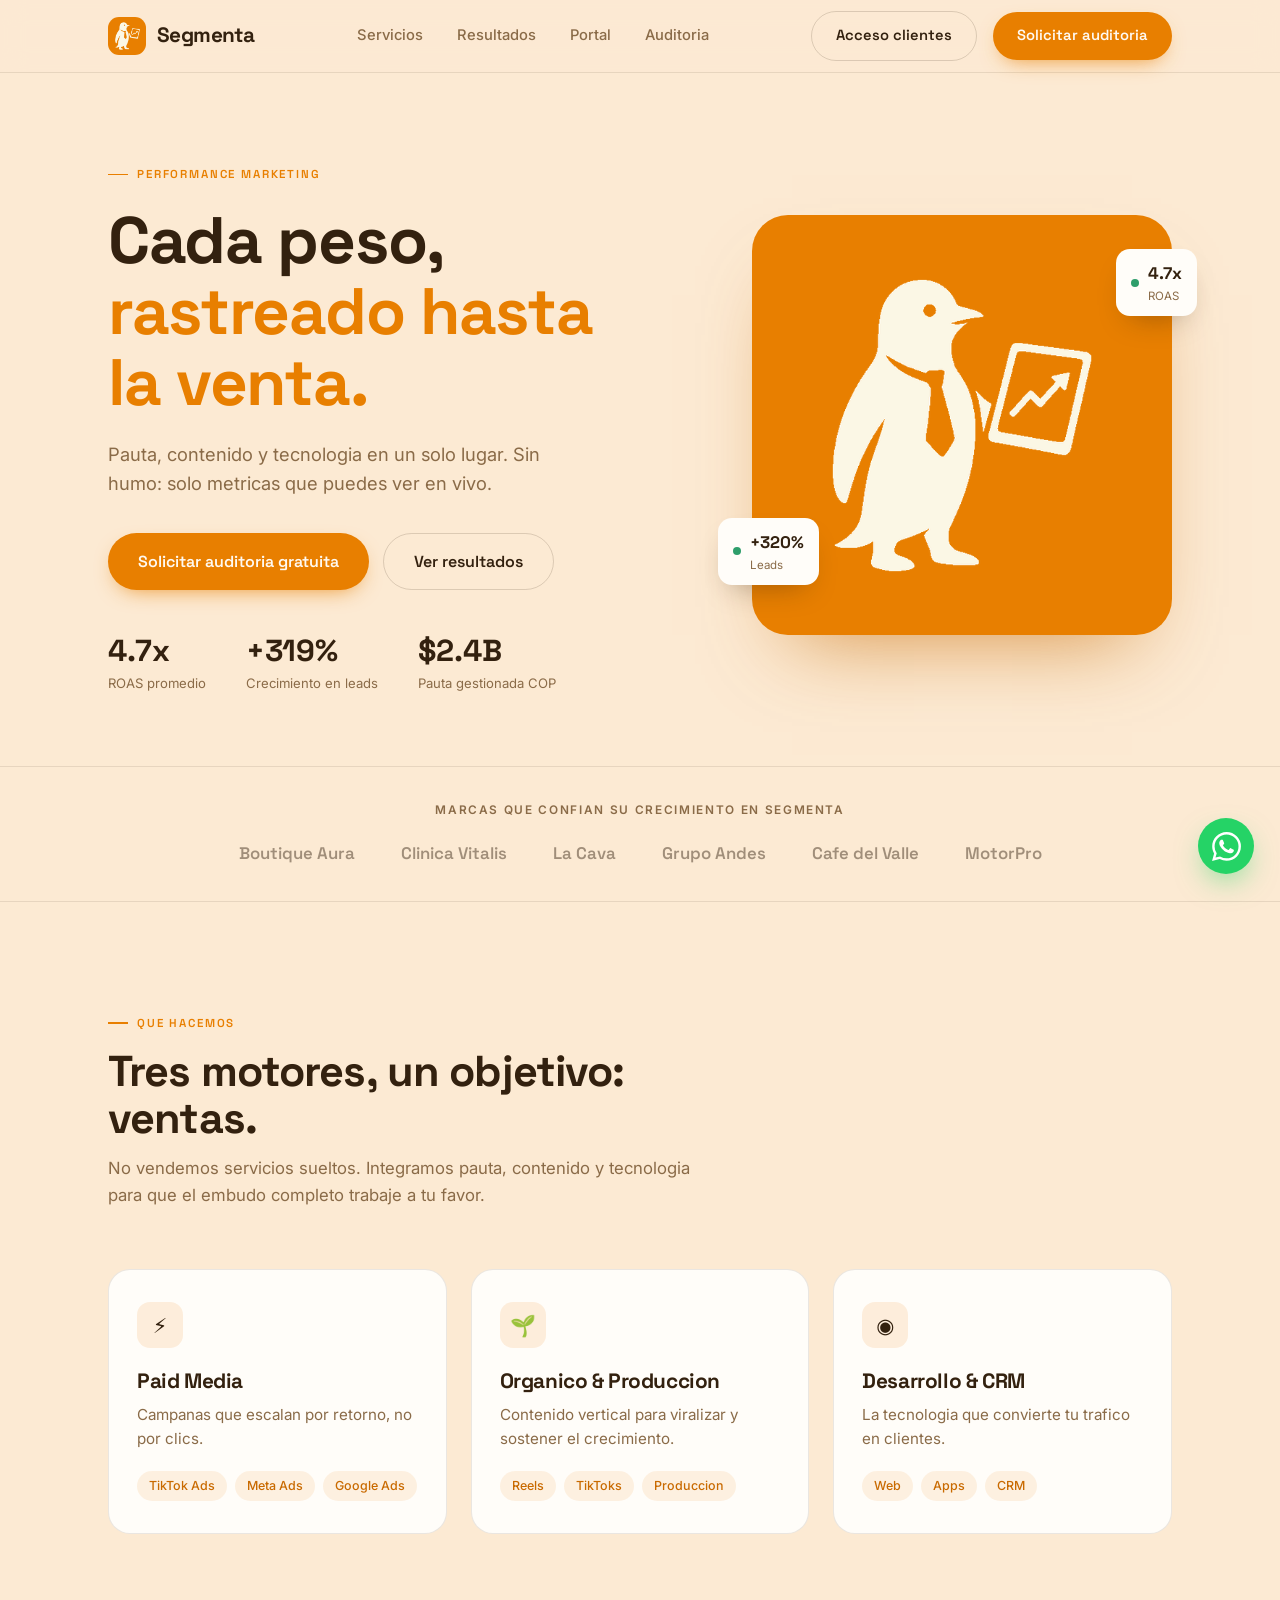
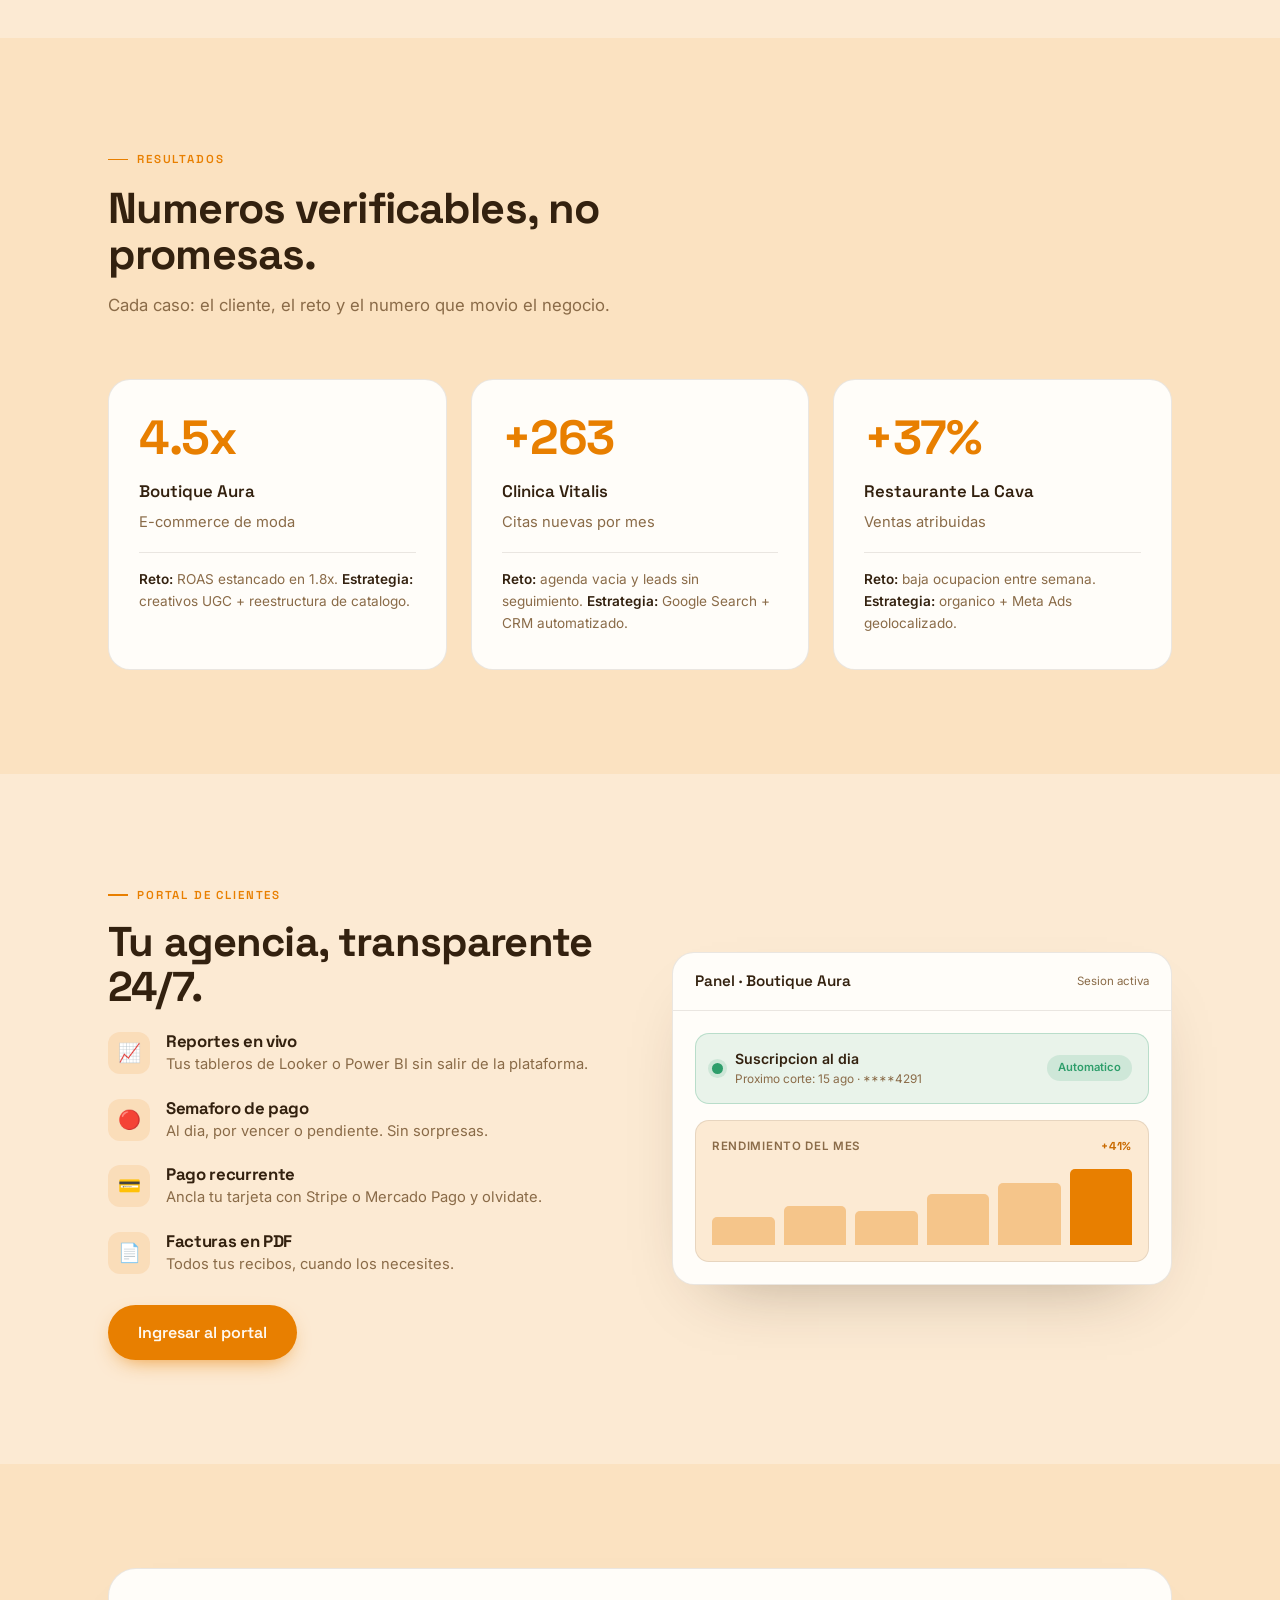
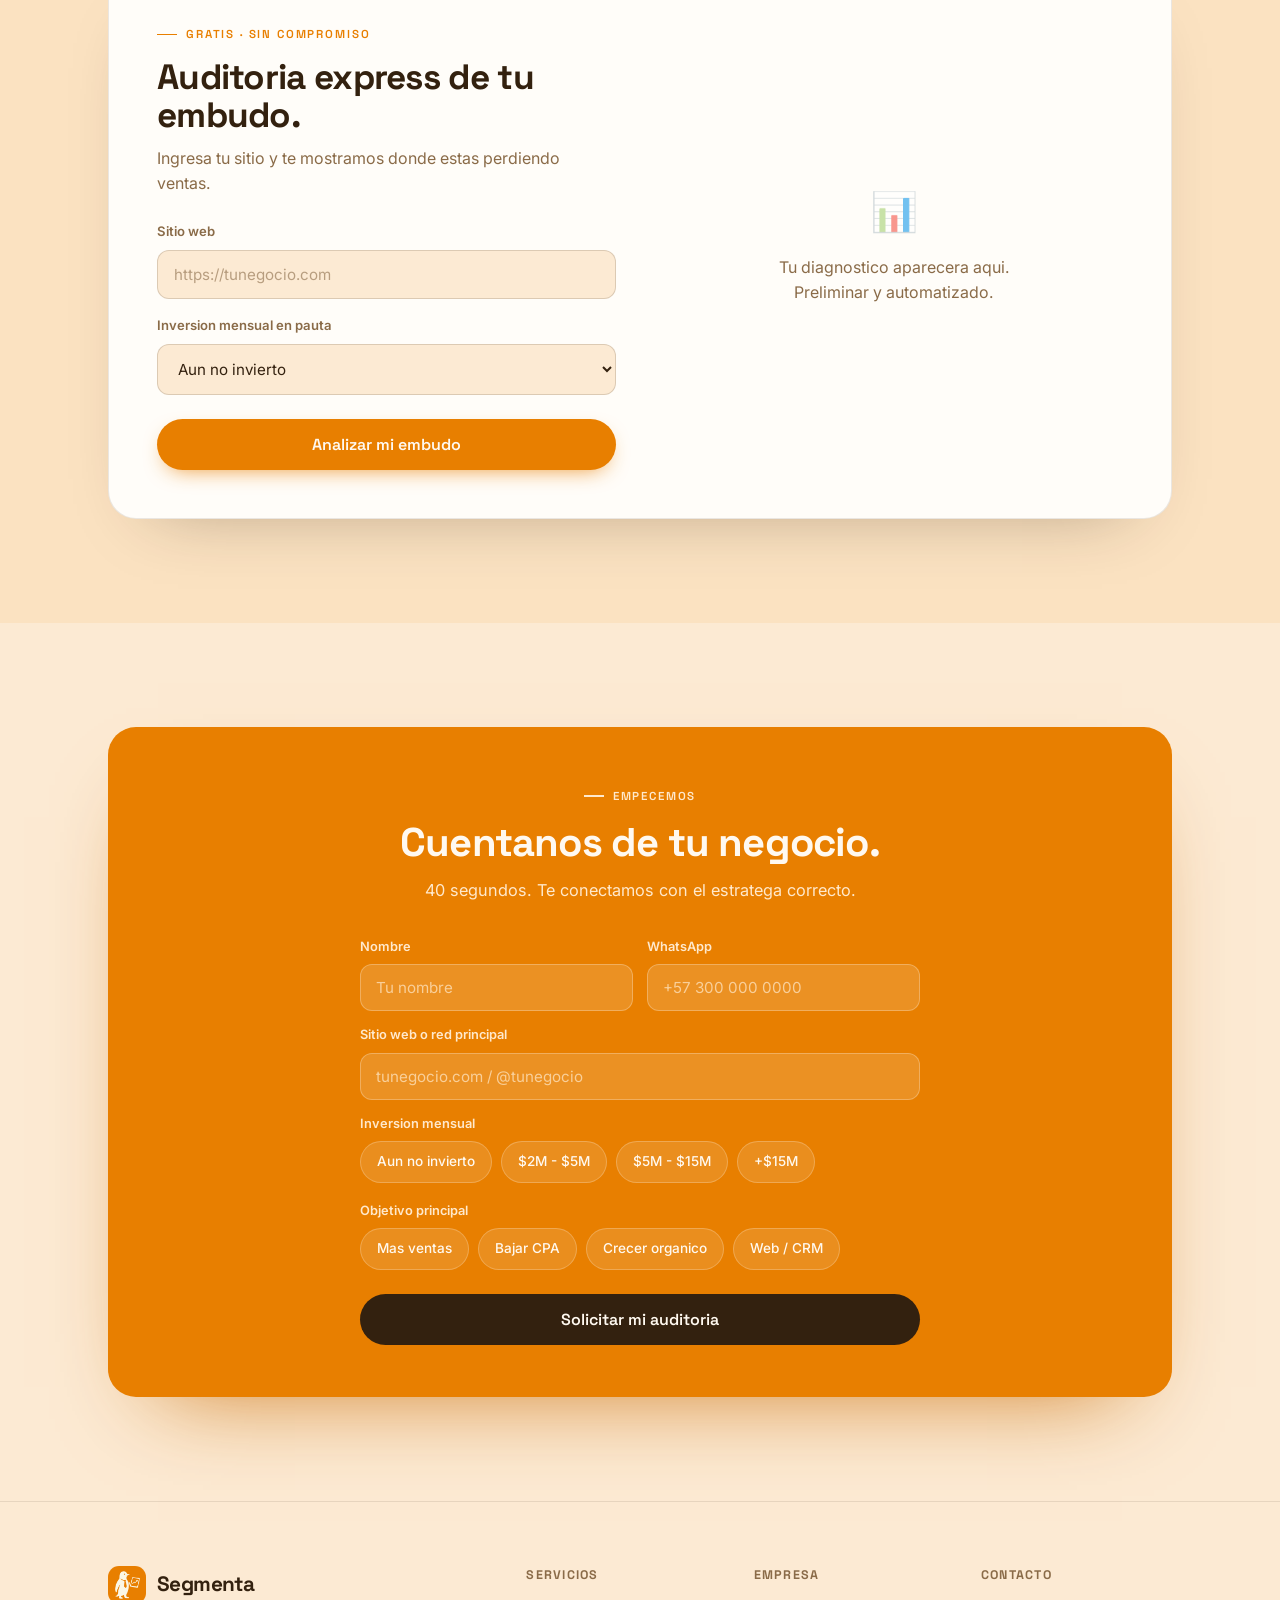
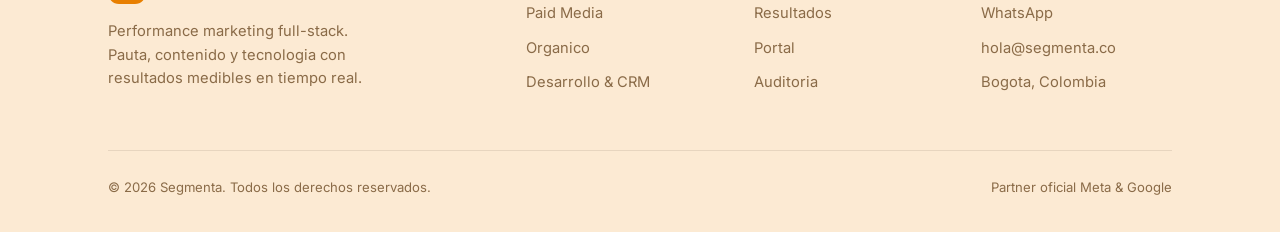
==== commit 21d58566: "Integrate CRM into host panel" ====
--- a/index.html
+++ b/index.html
@@ -459,7 +459,7 @@
   </div>
 </footer>
 
-<a class="wa" href="https://wa.me/573000000000?text=Hola%20Segmenta,%20quiero%20una%20auditoria" target="_blank" rel="noopener" aria-label="WhatsApp">
+<a class="wa" href="https://wa.me/573133250202?text=Hola%20Segmenta,%20quiero%20una%20auditoria" target="_blank" rel="noopener" aria-label="WhatsApp">
   <svg viewBox="0 0 24 24"><path d="M17.472 14.382c-.297-.149-1.758-.867-2.03-.967-.273-.099-.471-.148-.67.15-.197.297-.767.966-.94 1.164-.173.199-.347.223-.644.075-.297-.15-1.255-.463-2.39-1.475-.883-.788-1.48-1.761-1.653-2.059-.173-.297-.018-.458.13-.606.134-.133.298-.347.446-.52.149-.174.198-.298.298-.497.099-.198.05-.371-.025-.52-.075-.149-.669-1.612-.916-2.207-.242-.579-.487-.5-.669-.51l-.57-.01c-.198 0-.52.074-.792.372-.272.297-1.04 1.016-1.04 2.479 0 1.462 1.065 2.875 1.213 3.074.149.198 2.096 3.2 5.077 4.487.71.306 1.263.489 1.694.626.712.226 1.36.194 1.872.118.571-.085 1.758-.719 2.006-1.413.248-.694.248-1.289.173-1.413-.074-.124-.272-.198-.57-.347m-5.421 7.403h-.004a9.87 9.87 0 01-5.031-1.378l-.361-.214-3.741.982.998-3.648-.235-.374a9.86 9.86 0 01-1.51-5.26c.001-5.45 4.436-9.884 9.888-9.884 2.64 0 5.122 1.03 6.988 2.898a9.825 9.825 0 012.893 6.994c-.003 5.45-4.437 9.884-9.885 9.884m8.413-18.297A11.815 11.815 0 0012.05 0C5.495 0 .16 5.335.157 11.892c0 2.096.547 4.142 1.588 5.945L.057 24l6.305-1.654a11.882 11.882 0 005.683 1.448h.005c6.554 0 11.89-5.335 11.893-11.893a11.821 11.821 0 00-3.48-8.413Z"/></svg>
 </a>
 
@@ -776,14 +776,14 @@
 // ---------- HOST SHELL + TABS ----------
 function showHost(){document.getElementById('hostView').classList.remove('hidden');document.getElementById('clientView').classList.add('hidden');renderHostShell();}
 function renderHostShell(){
-  var tabs=['clientes','usuarios','planes'], labels={clientes:'Clientes',usuarios:'Usuarios',planes:'Planes'};
+  var tabs=['crm','clientes','usuarios','planes'], labels={crm:'CRM',clientes:'Clientes',usuarios:'Usuarios',planes:'Planes'};
   document.getElementById('hostView').innerHTML=
     '<div class=&quot;page-head&quot;><h1>Panel de gestion</h1><p>Administra clientes, usuarios y planes.</p></div>'+
     '<div class=&quot;htabs&quot;>'+tabs.map(function(t){return '<button class=&quot;htab'+(t===hostTab?' active':'')+'&quot; onclick=&quot;setHostTab(\''+t+'\')&quot;>'+labels[t]+'</button>';}).join('')+'</div>'+
     '<div id=&quot;hostContent&quot;></div>';
   renderHostTab();
 }
-function setHostTab(t){hostTab=t;renderHostShell();}
+function setHostTab(t){if(t==='crm'){window.parent.location.href='crm.html';return;}hostTab=t;renderHostShell();}
 function renderHostTab(){
   var el=document.getElementById('hostContent');
   if(hostTab==='clientes'){
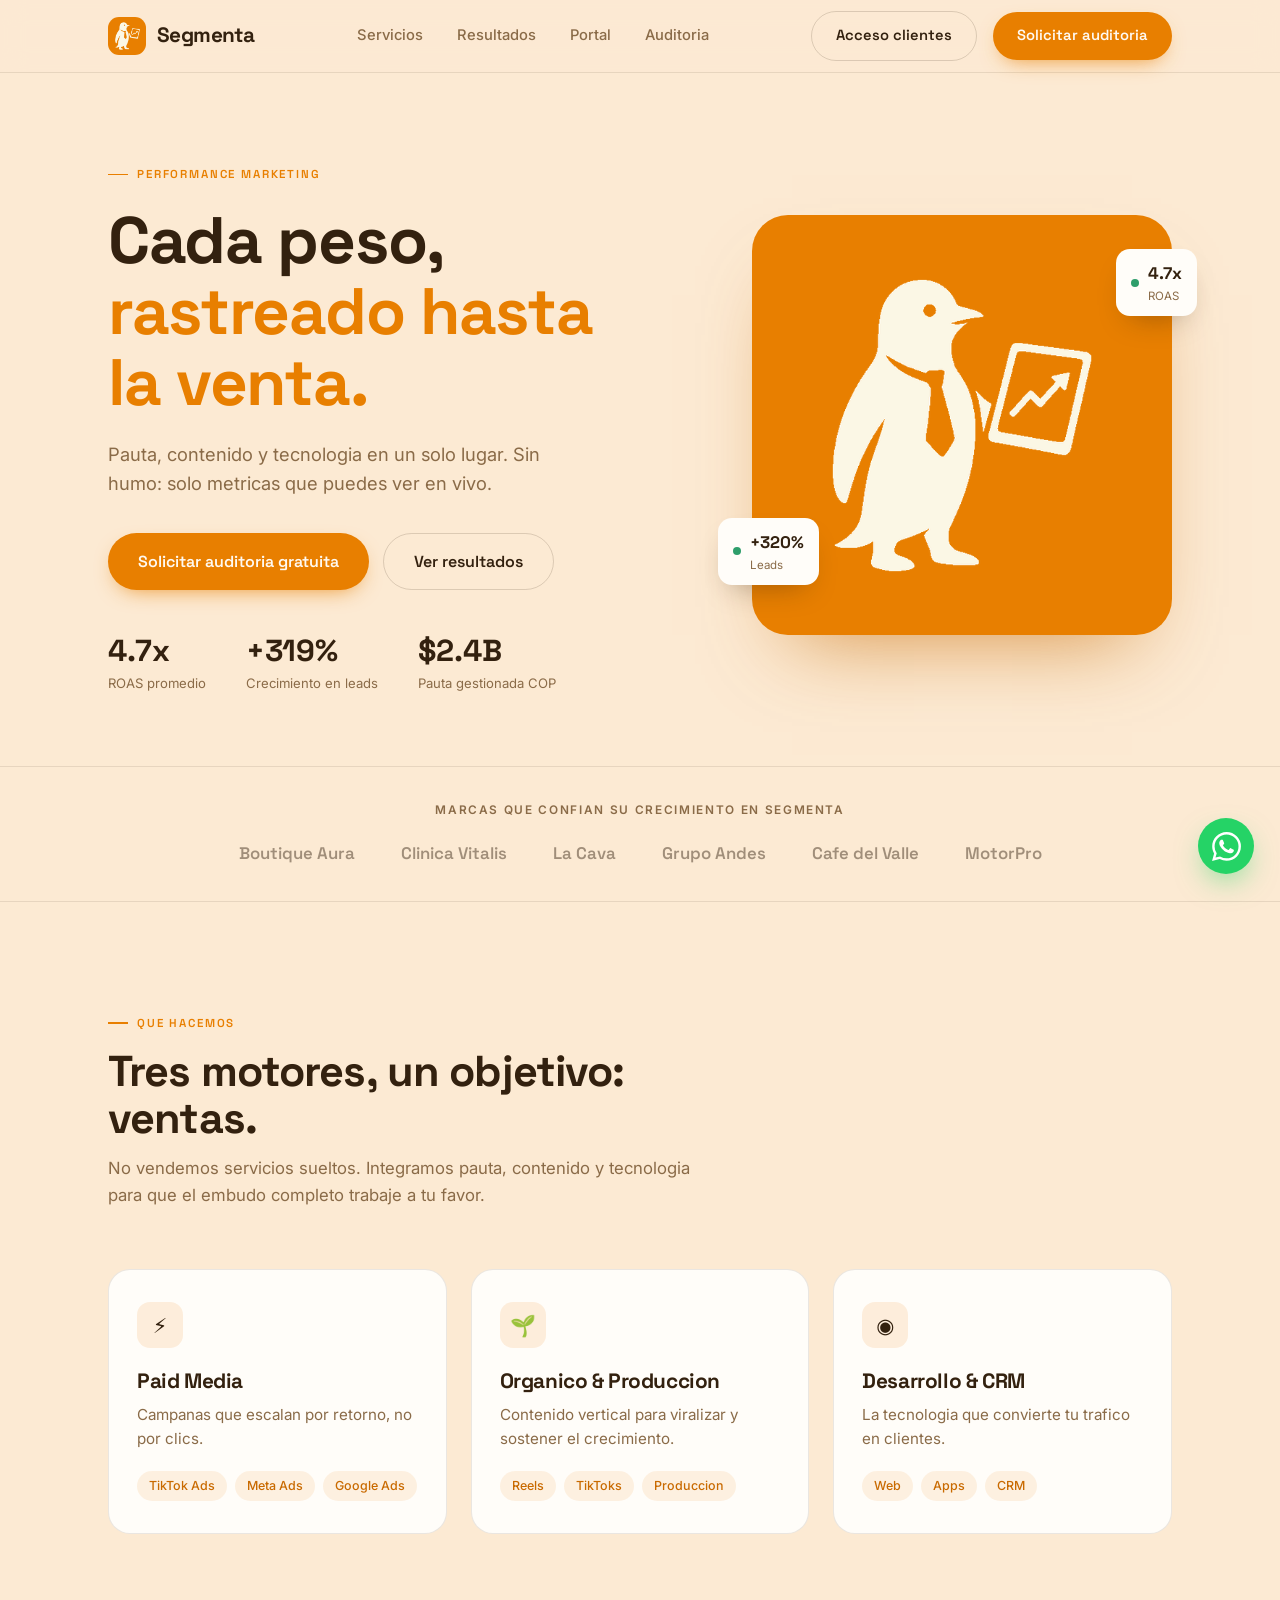
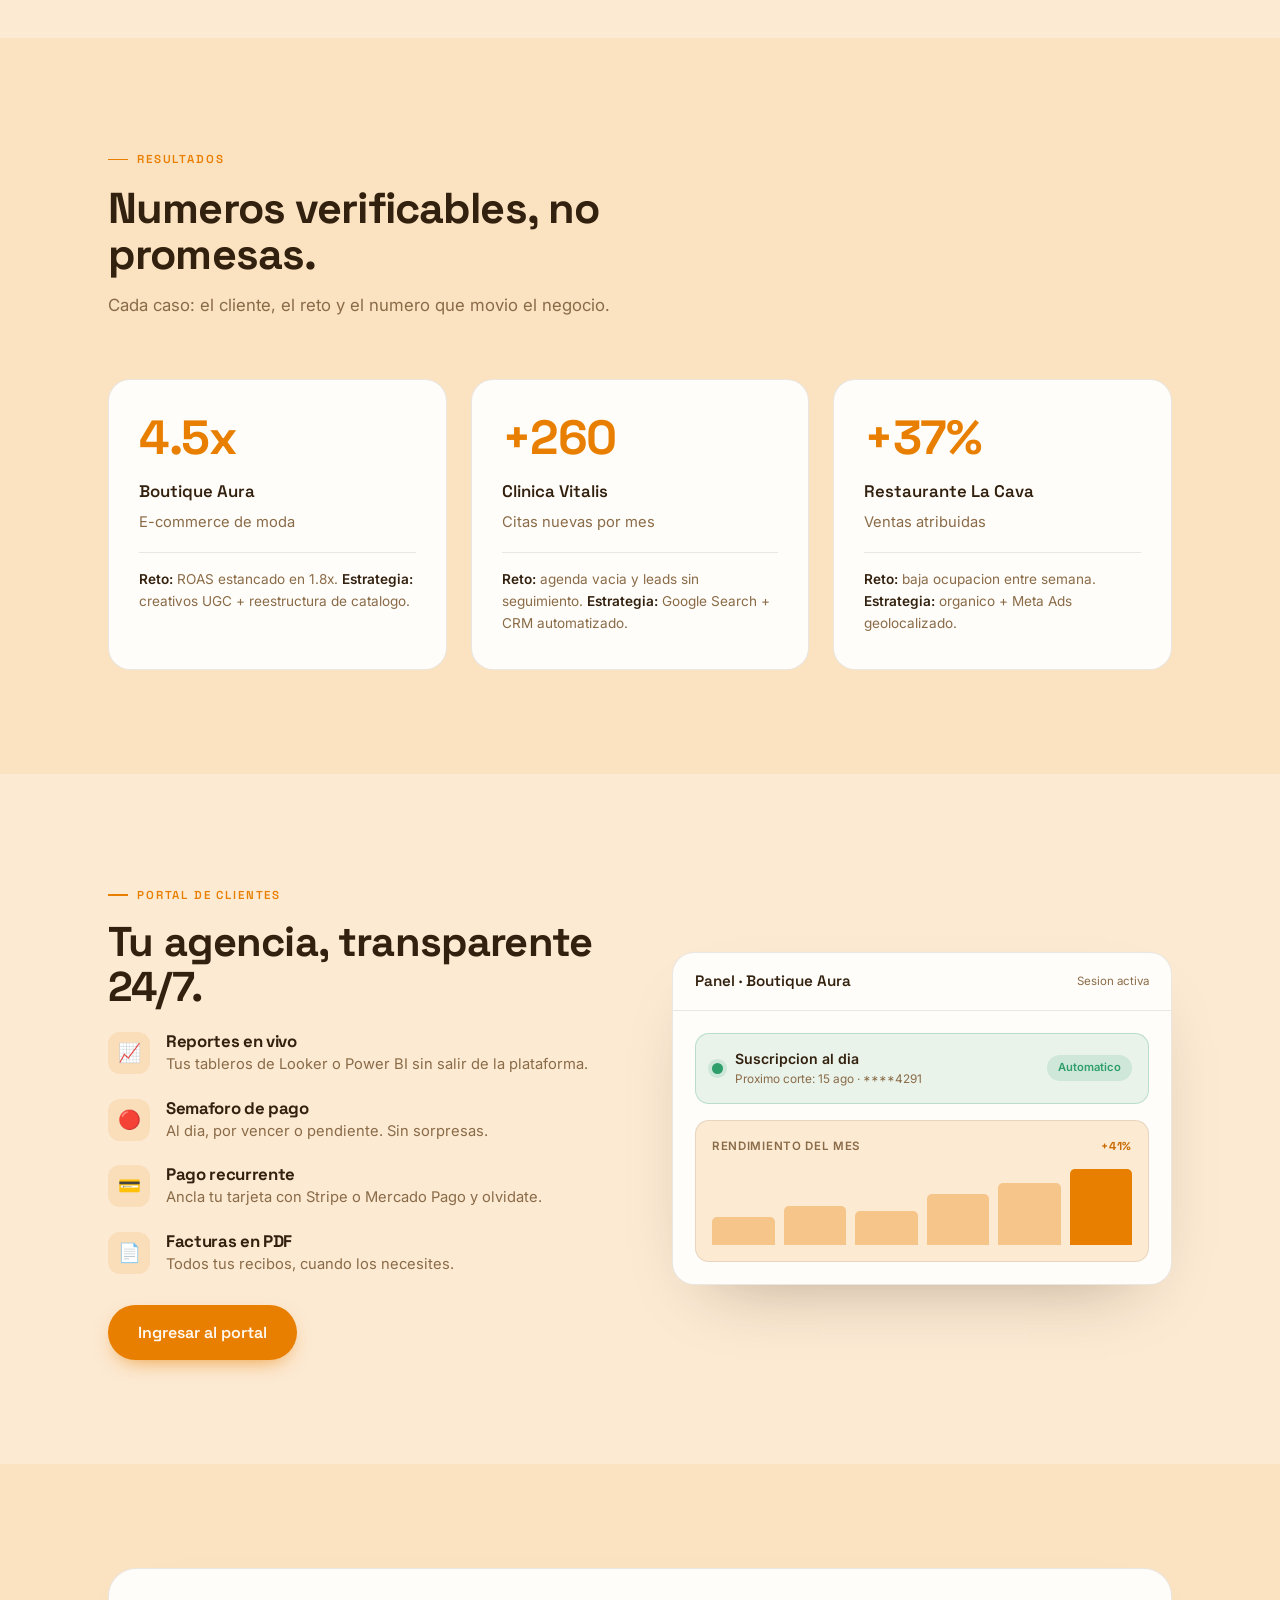
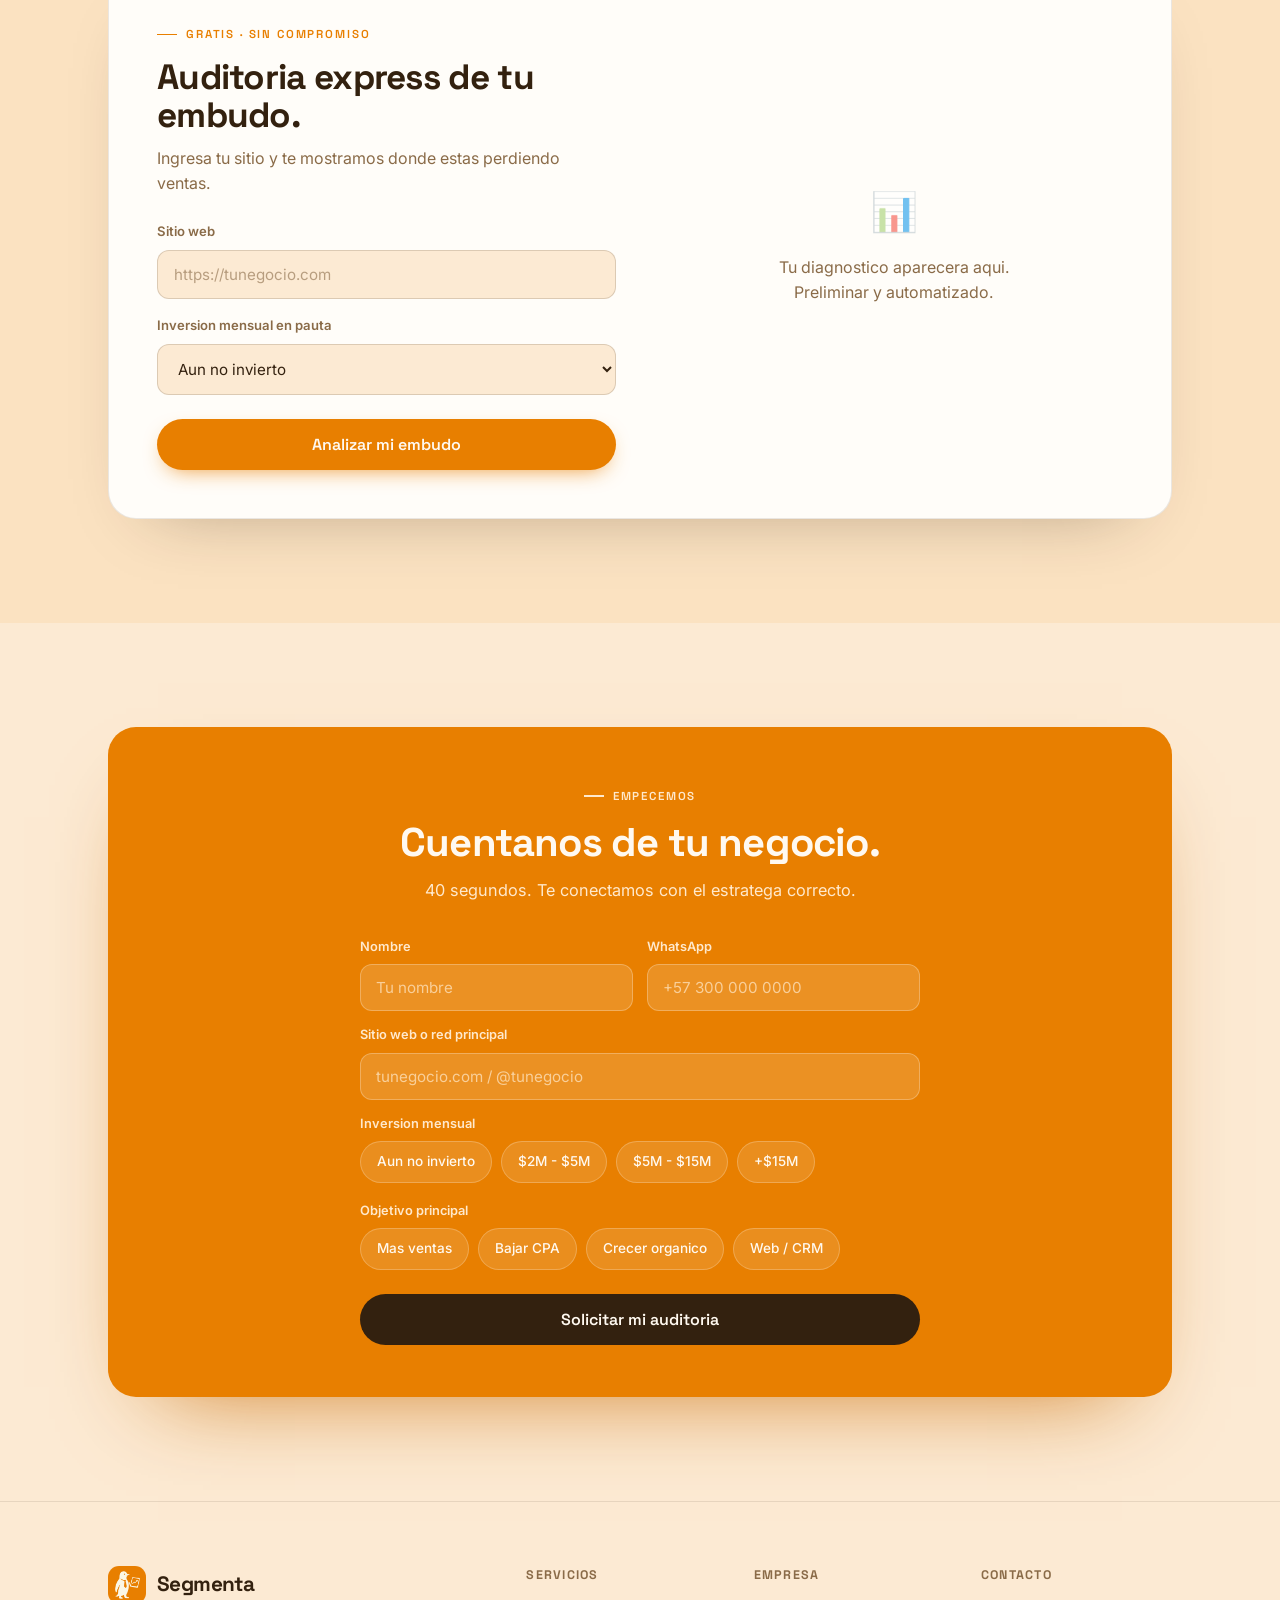
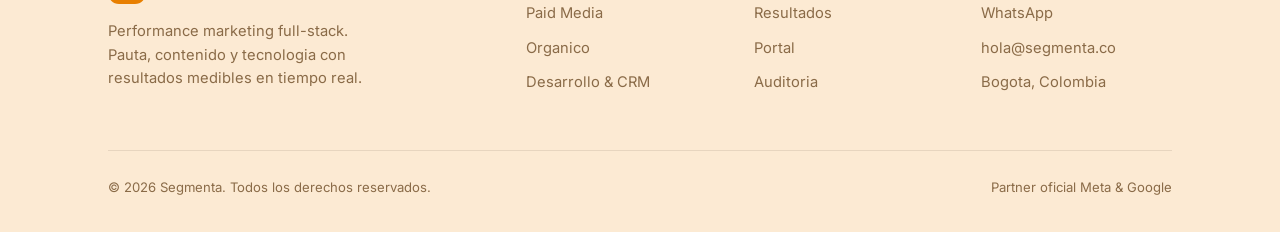
==== commit 722a608f: "fix: route client access to isolated CRM instead of legacy portal" ====
--- a/index.html
+++ b/index.html
@@ -951,7 +951,7 @@
 </html>"></iframe>
 </div>
 <script>
-function openPortal(){document.getElementById('portalOverlay').style.display='flex';document.body.style.overflow='hidden';}
+function openPortal(){window.location.href='/crm';}
 function closePortal(){document.getElementById('portalOverlay').style.display='none';document.body.style.overflow='';}
 document.addEventListener('keydown',function(e){if(e.key==='Escape')closePortal();});
 </script>
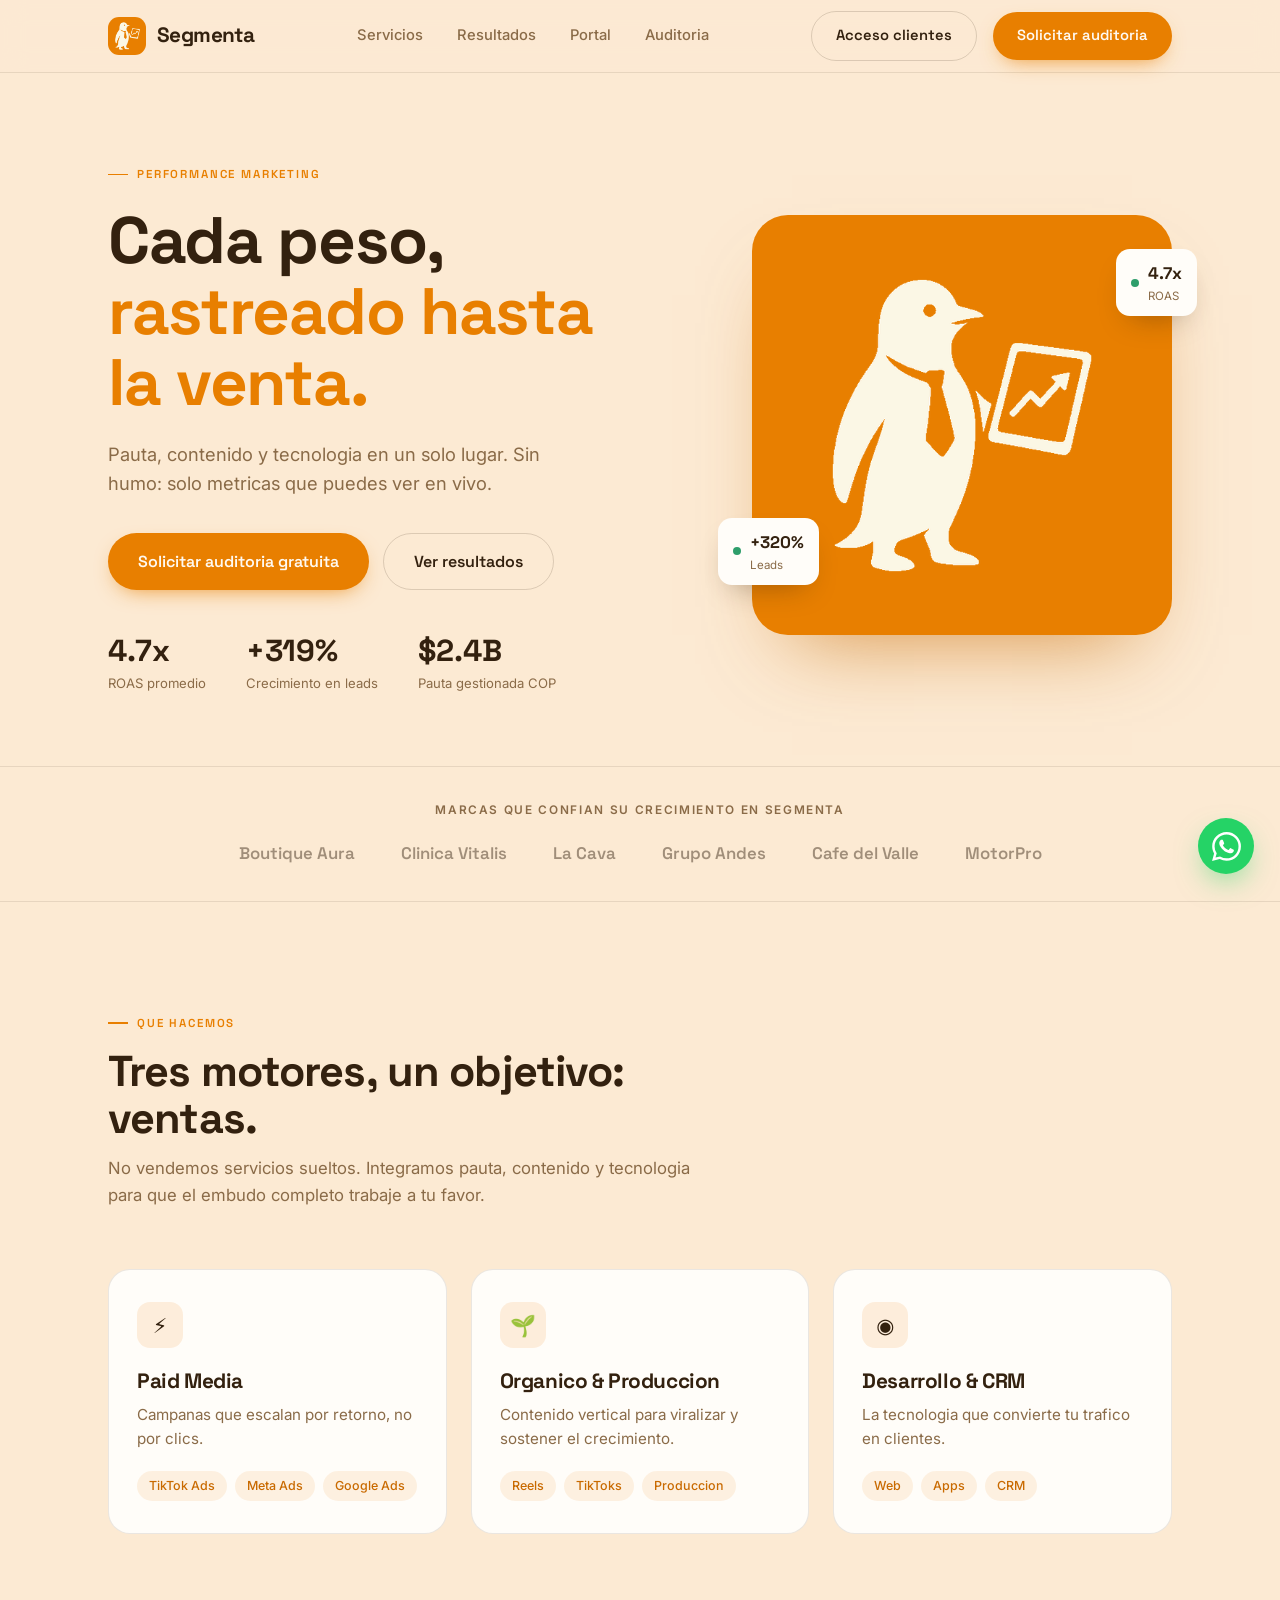
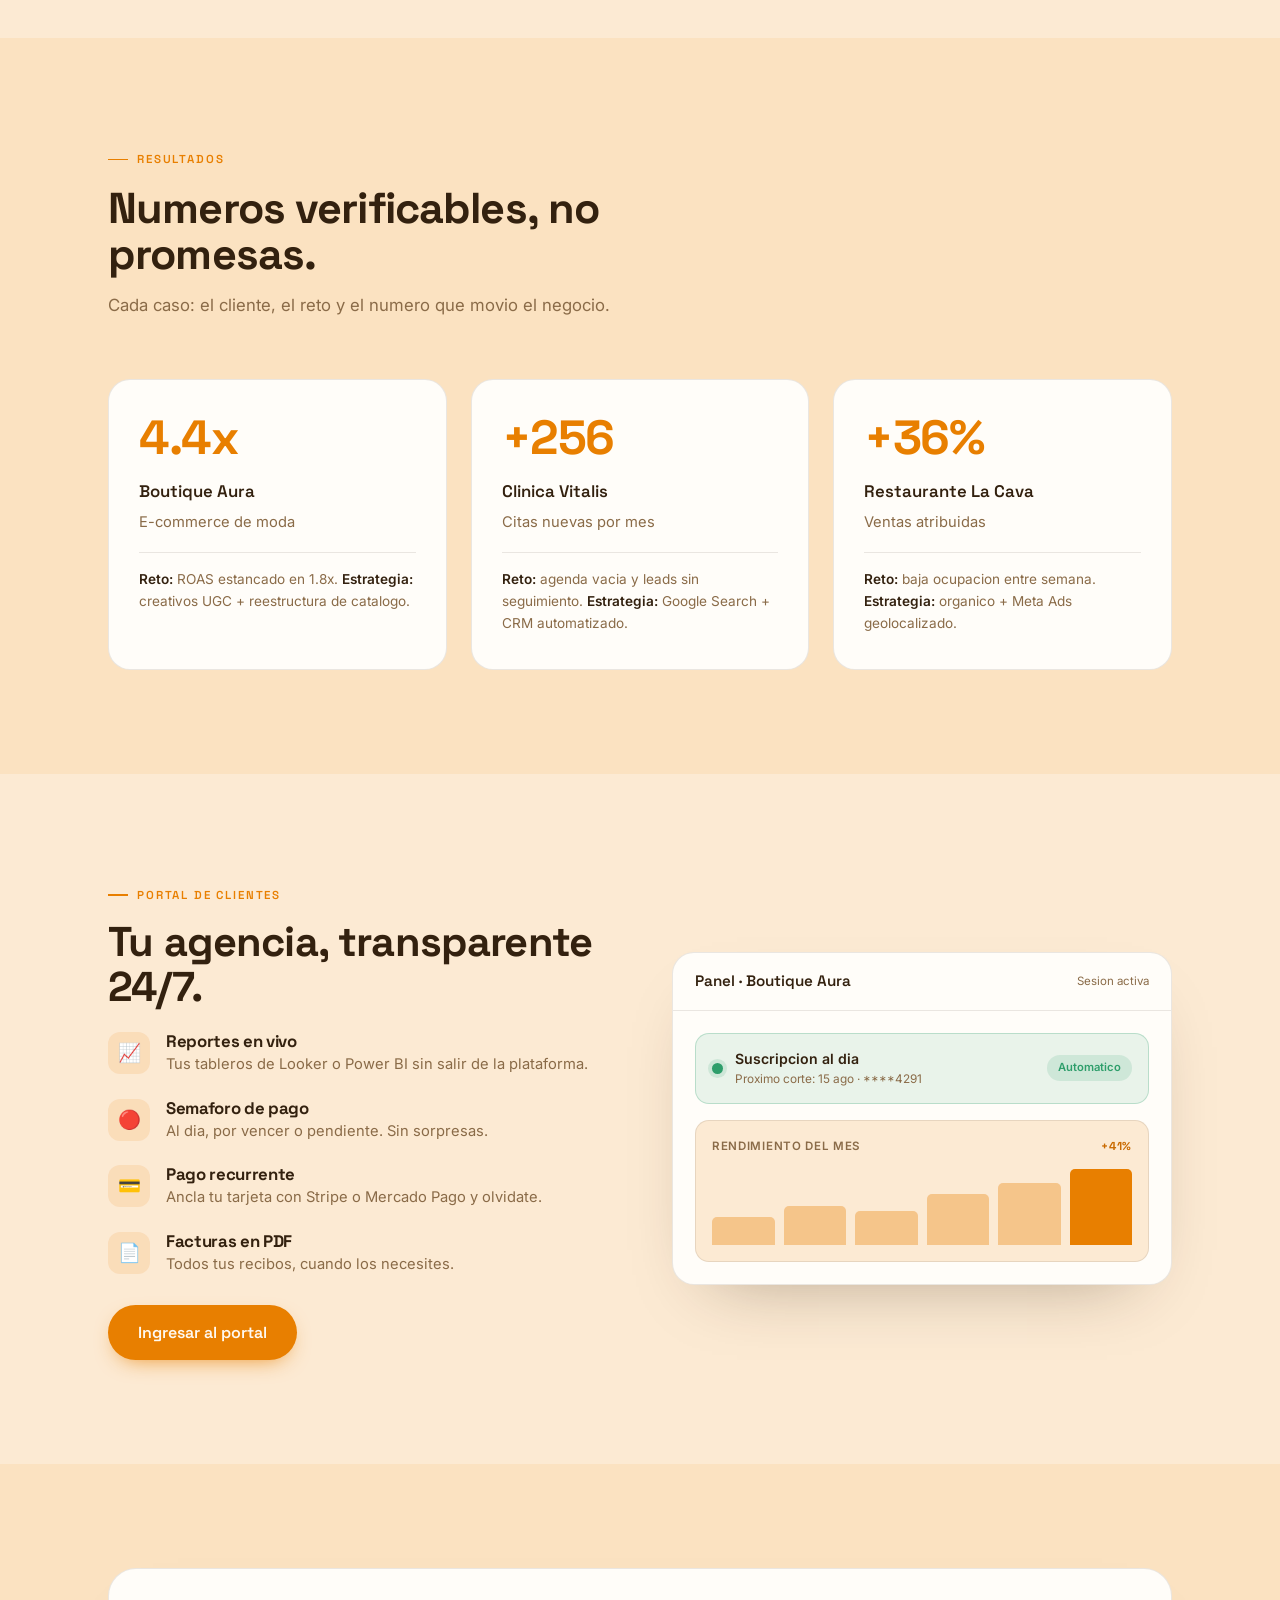
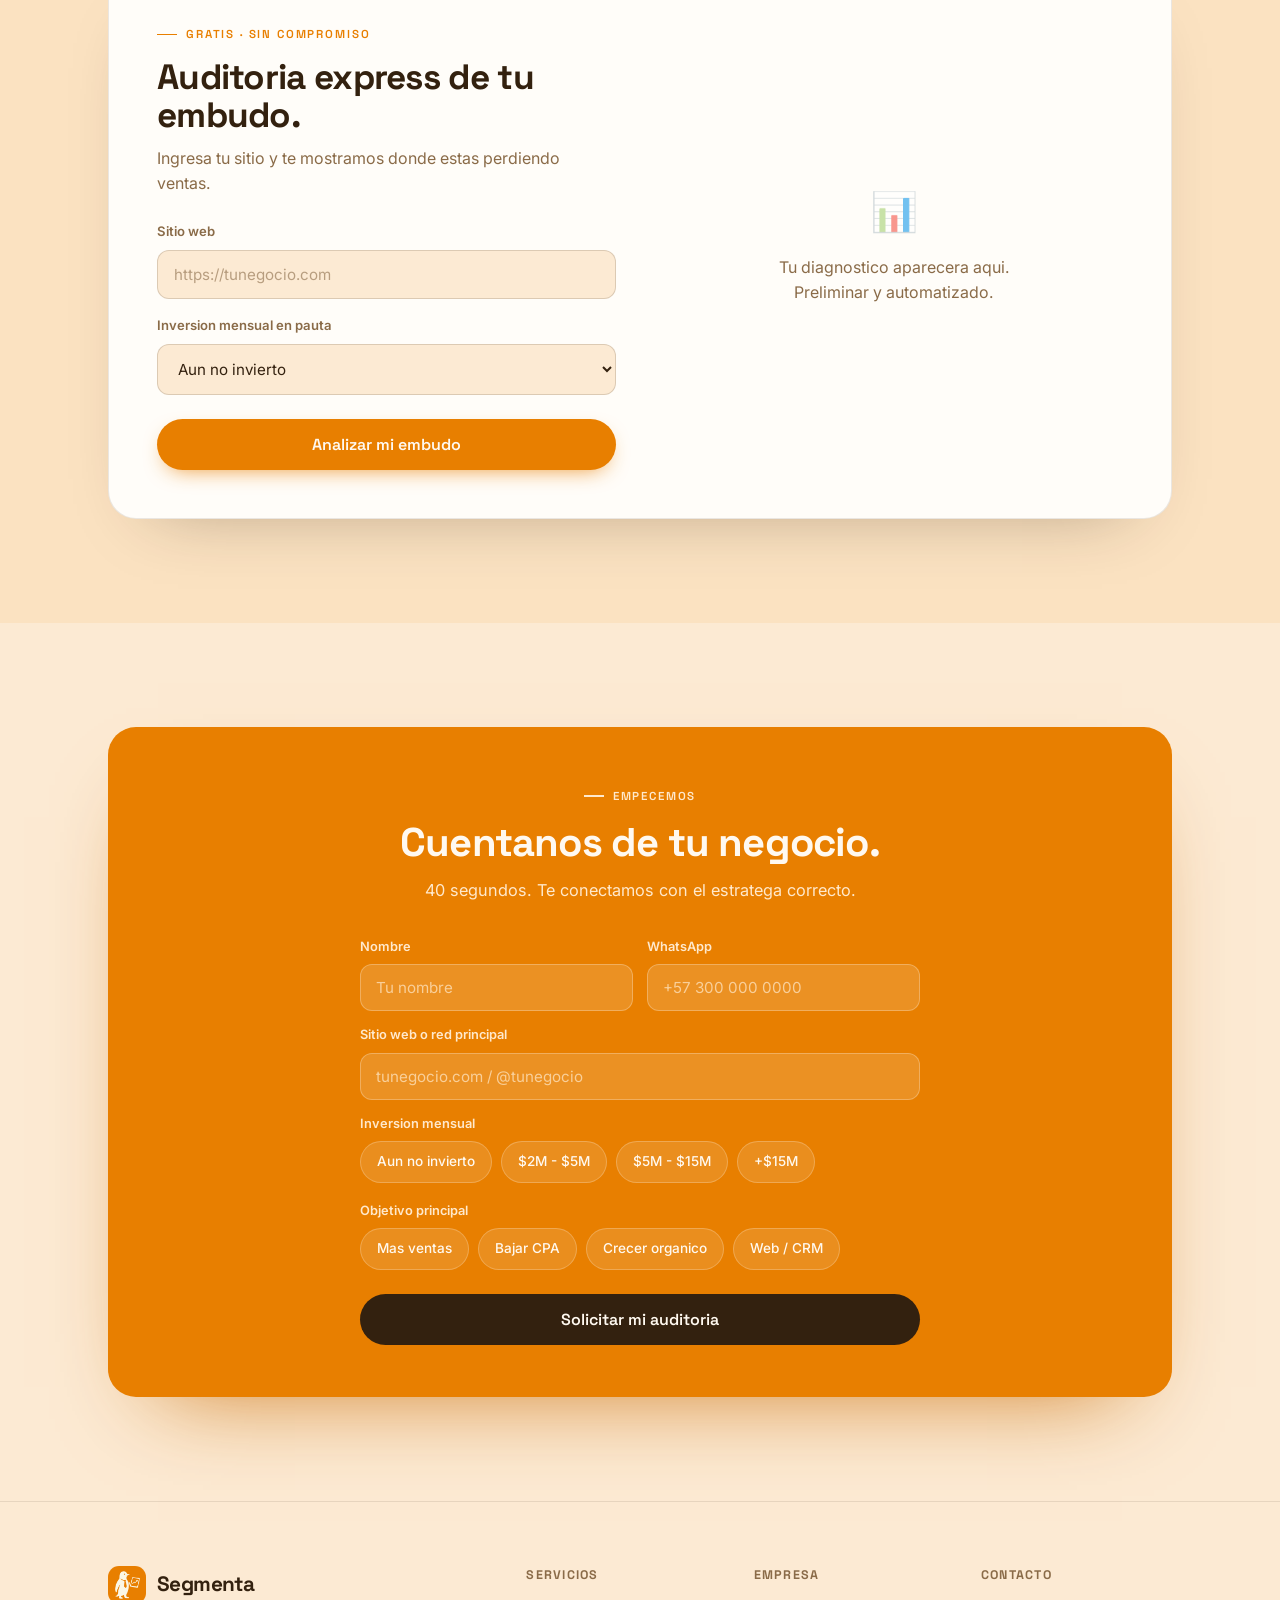
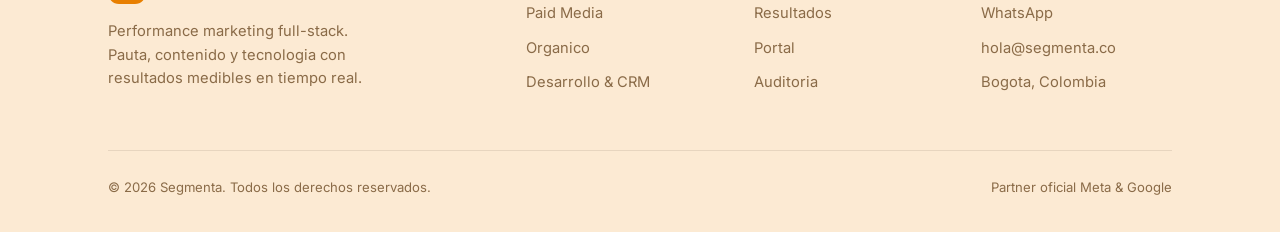
==== commit ec3b45f7: "fix: send public client access to portal login mode" ====
--- a/index.html
+++ b/index.html
@@ -951,7 +951,7 @@
 </html>"></iframe>
 </div>
 <script>
-function openPortal(){window.location.href='/crm';}
+function openPortal(){window.location.href='/crm?portal=1';}
 function closePortal(){document.getElementById('portalOverlay').style.display='none';document.body.style.overflow='';}
 document.addEventListener('keydown',function(e){if(e.key==='Escape')closePortal();});
 </script>
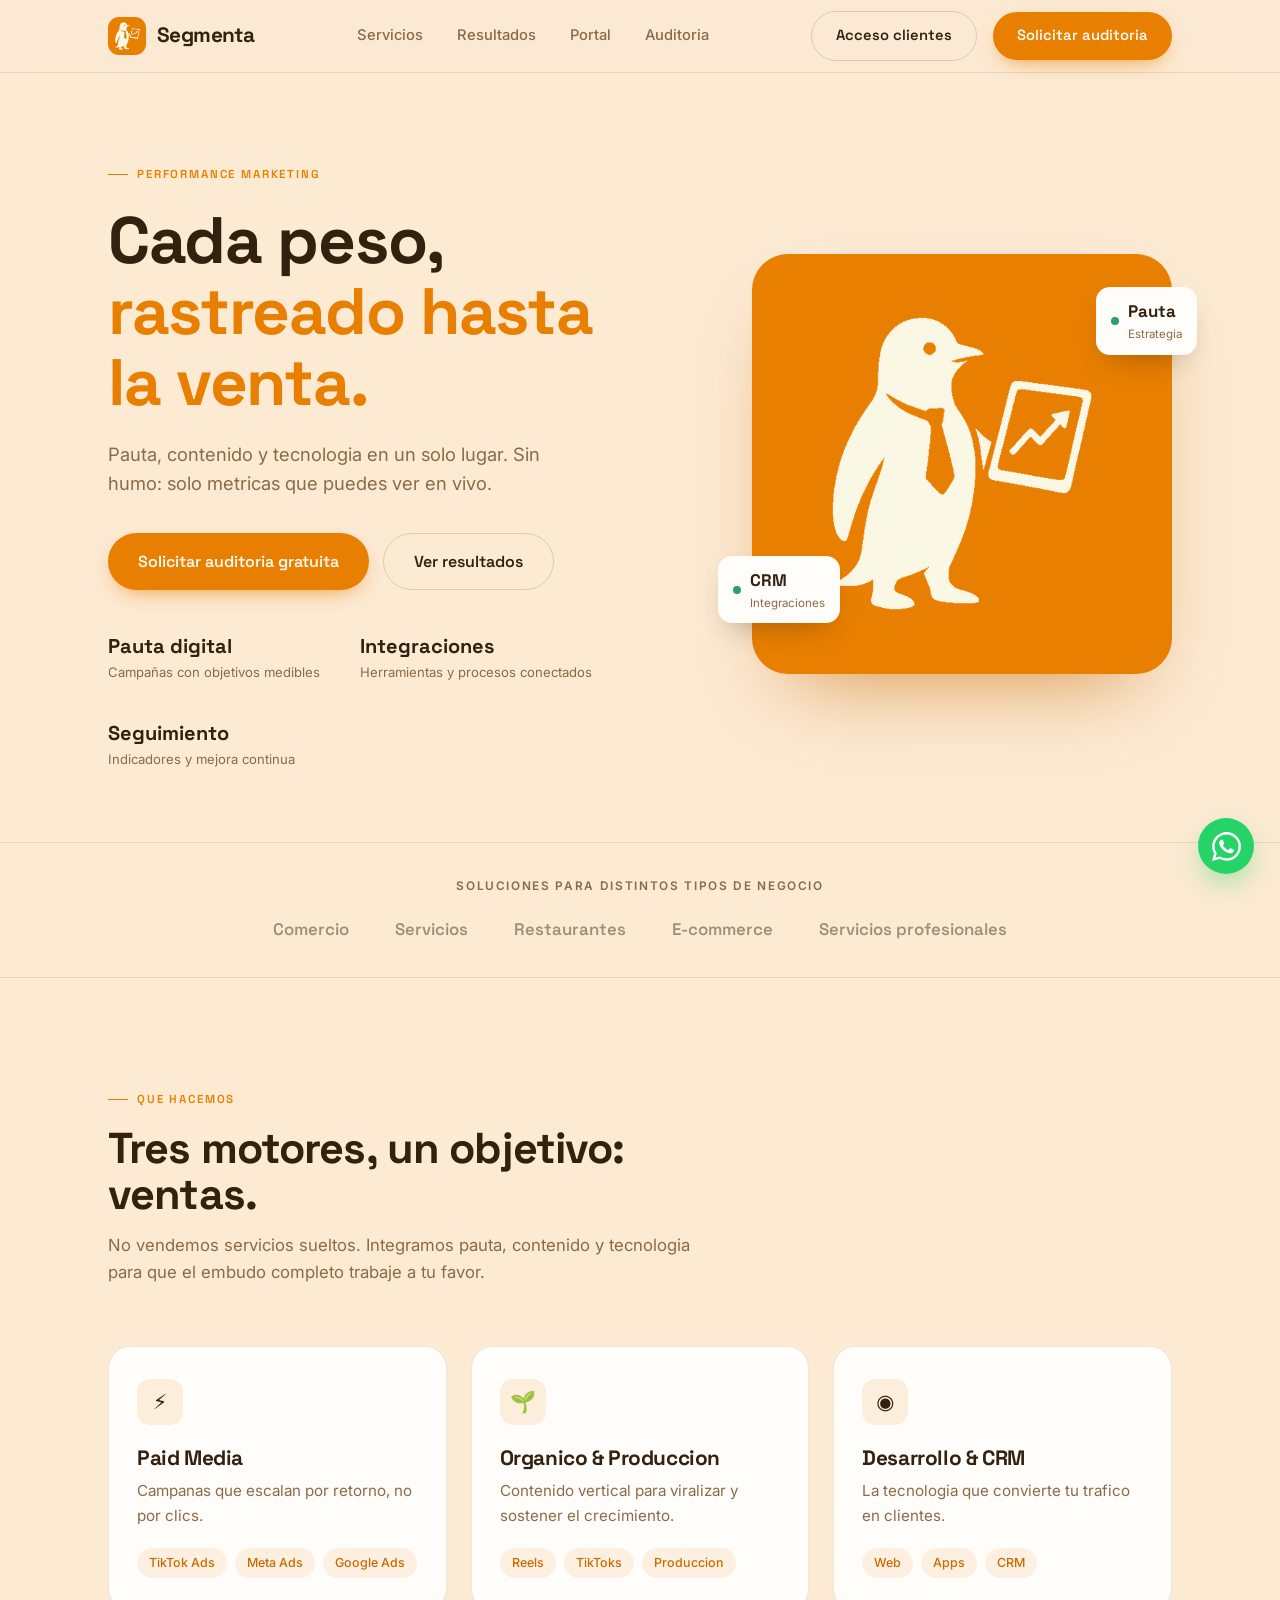
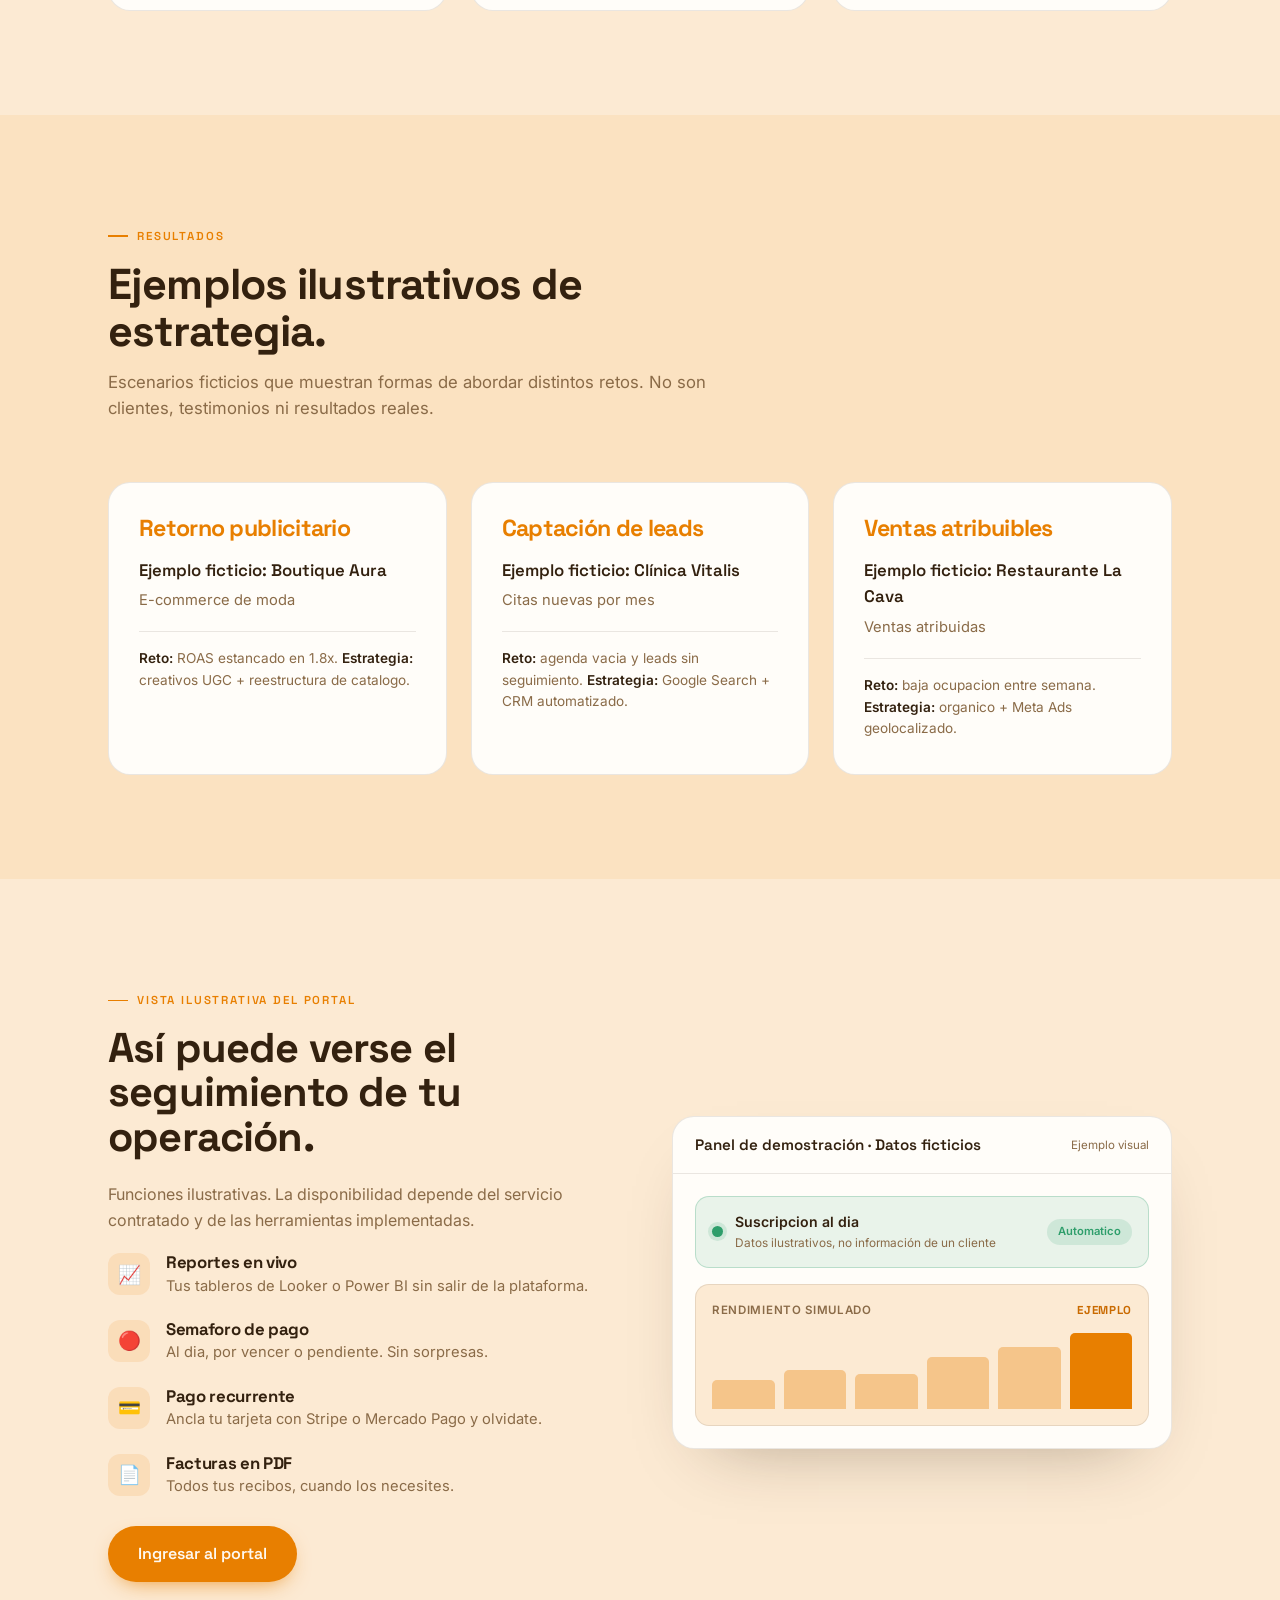
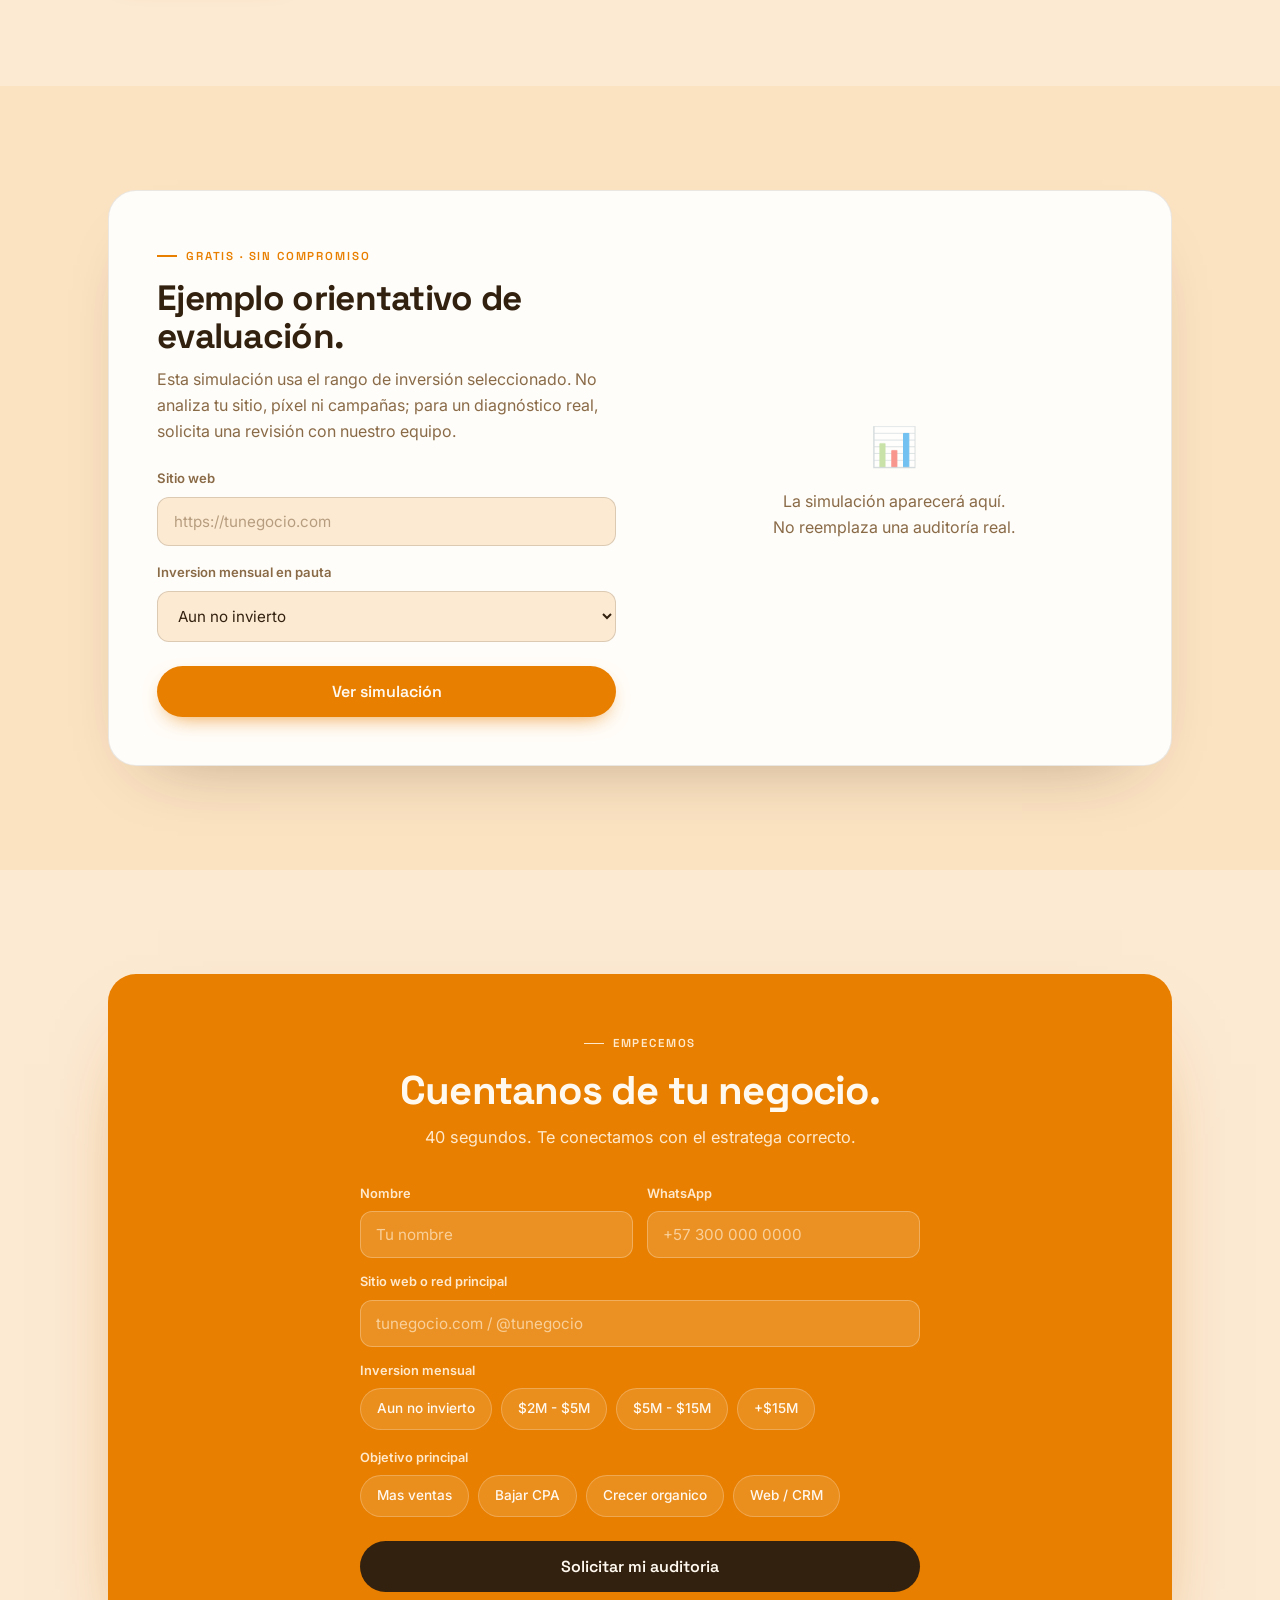
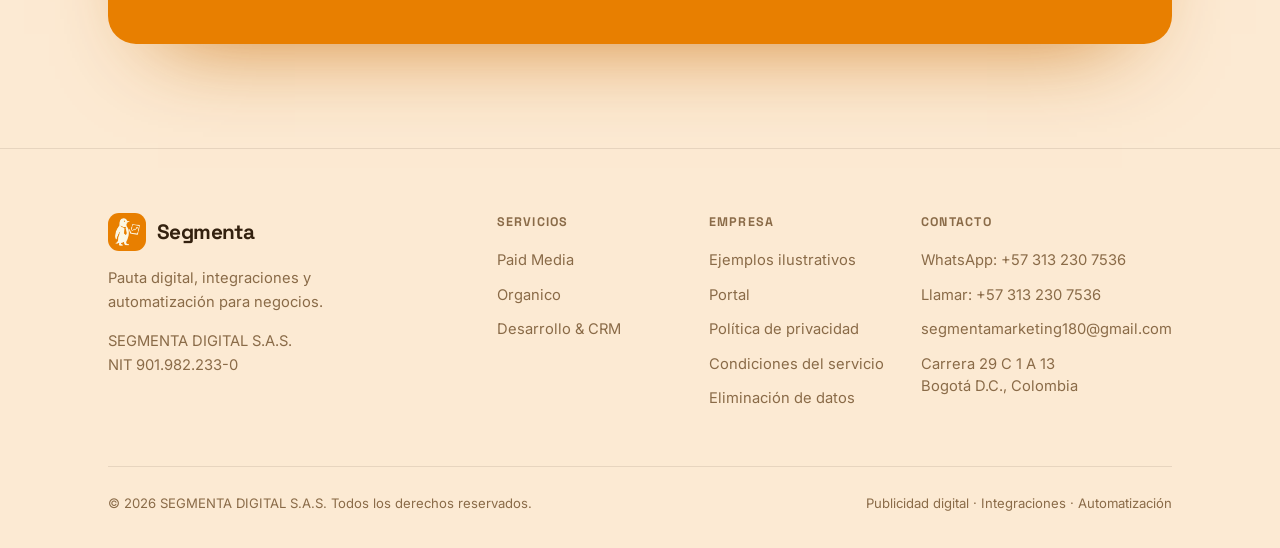
==== commit 501a86f4: "fix(web): alinear identidad legal y marcar contenido demostrativo" ====
--- a/index.html
+++ b/index.html
@@ -1,6 +1,13 @@
 <!DOCTYPE html>
 <html lang="es">
 <head>
+<script>
+(function(){
+  if (location.hostname.endsWith('.vercel.app')) {
+    location.replace('https://www.segmenta.online' + location.pathname + location.search + location.hash);
+  }
+})();
+</script>
 <meta charset="UTF-8">
 <meta name="viewport" content="width=device-width, initial-scale=1.0">
 <title>Segmenta — Marketing que se mide en ventas</title>
@@ -250,15 +257,15 @@
         <a href="#resultados" class="btn btn-ghost btn-lg">Ver resultados</a>
       </div>
       <div class="hero-stats">
-        <div class="hs"><div class="n" data-count="4.7" data-suffix="x">0x</div><div class="l">ROAS promedio</div></div>
-        <div class="hs"><div class="n" data-count="320" data-prefix="+" data-suffix="%">0%</div><div class="l">Crecimiento en leads</div></div>
-        <div class="hs"><div class="n">$2.4B</div><div class="l">Pauta gestionada COP</div></div>
+        <div class="hs"><div class="n" style="font-size:1.25rem">Pauta digital</div><div class="l">Campañas con objetivos medibles</div></div>
+        <div class="hs"><div class="n" style="font-size:1.25rem">Integraciones</div><div class="l">Herramientas y procesos conectados</div></div>
+        <div class="hs"><div class="n" style="font-size:1.25rem">Seguimiento</div><div class="l">Indicadores y mejora continua</div></div>
       </div>
     </div>
     <div class="hero-visual reveal in">
       <div class="hero-panel"><span class="peng"></span></div>
-      <div class="pill p1"><span class="dot"></span><div><div class="pv">4.7x</div><div class="pl">ROAS</div></div></div>
-      <div class="pill p2"><span class="dot"></span><div><div class="pv">+320%</div><div class="pl">Leads</div></div></div>
+      <div class="pill p1"><span class="dot"></span><div><div class="pv">Pauta</div><div class="pl">Estrategia</div></div></div>
+      <div class="pill p2"><span class="dot"></span><div><div class="pv">CRM</div><div class="pl">Integraciones</div></div></div>
     </div>
   </div>
 </section>
@@ -266,9 +273,9 @@
 <!-- TRUST -->
 <div class="trust">
   <div class="wrap">
-    <div class="lbl">Marcas que confian su crecimiento en Segmenta</div>
+    <div class="lbl">Soluciones para distintos tipos de negocio</div>
     <div class="trust-row">
-      <span>Boutique Aura</span><span>Clinica Vitalis</span><span>La Cava</span><span>Grupo Andes</span><span>Cafe del Valle</span><span>MotorPro</span>
+      <span>Comercio</span><span>Servicios</span><span>Restaurantes</span><span>E-commerce</span><span>Servicios profesionales</span>
     </div>
   </div>
 </div>
@@ -309,25 +316,25 @@
   <div class="wrap">
     <div class="sec-head reveal">
       <span class="eyebrow">Resultados</span>
-      <h2>Numeros verificables, no promesas.</h2>
-      <p>Cada caso: el cliente, el reto y el numero que movio el negocio.</p>
+      <h2>Ejemplos ilustrativos de estrategia.</h2>
+      <p>Escenarios ficticios que muestran formas de abordar distintos retos. No son clientes, testimonios ni resultados reales.</p>
     </div>
     <div class="res-grid">
       <div class="res reveal">
-        <div class="big" data-count="4.9" data-suffix="x">0x</div>
-        <div class="who">Boutique Aura</div>
+        <div class="big" style="font-size:1.45rem">Retorno publicitario</div>
+        <div class="who">Ejemplo ficticio: Boutique Aura</div>
         <div class="ctx">E-commerce de moda</div>
         <div class="sub"><b>Reto:</b> ROAS estancado en 1.8x. <b>Estrategia:</b> creativos UGC + reestructura de catalogo.</div>
       </div>
       <div class="res reveal">
-        <div class="big" data-count="287" data-prefix="+">0</div>
-        <div class="who">Clinica Vitalis</div>
+        <div class="big" style="font-size:1.45rem">Captación de leads</div>
+        <div class="who">Ejemplo ficticio: Clínica Vitalis</div>
         <div class="ctx">Citas nuevas por mes</div>
         <div class="sub"><b>Reto:</b> agenda vacia y leads sin seguimiento. <b>Estrategia:</b> Google Search + CRM automatizado.</div>
       </div>
       <div class="res reveal">
-        <div class="big" data-count="41" data-prefix="+" data-suffix="%">0%</div>
-        <div class="who">Restaurante La Cava</div>
+        <div class="big" style="font-size:1.45rem">Ventas atribuibles</div>
+        <div class="who">Ejemplo ficticio: Restaurante La Cava</div>
         <div class="ctx">Ventas atribuidas</div>
         <div class="sub"><b>Reto:</b> baja ocupacion entre semana. <b>Estrategia:</b> organico + Meta Ads geolocalizado.</div>
       </div>
@@ -339,8 +346,8 @@
 <section class="section" id="portal">
   <div class="wrap portal-grid">
     <div class="reveal">
-      <span class="eyebrow">Portal de clientes</span>
-      <h2 style="font-size:clamp(1.9rem,3.4vw,2.6rem);margin:16px 0 22px">Tu agencia, transparente 24/7.</h2>
+      <span class="eyebrow">Vista ilustrativa del portal</span>
+      <h2 style="font-size:clamp(1.9rem,3.4vw,2.6rem);margin:16px 0 22px">Así puede verse el seguimiento de tu operación.</h2><p style="color:var(--ink-soft);margin-bottom:20px">Funciones ilustrativas. La disponibilidad depende del servicio contratado y de las herramientas implementadas.</p>
       <ul class="feat">
         <li><div class="fi">&#128200;</div><div><h4>Reportes en vivo</h4><p>Tus tableros de Looker o Power BI sin salir de la plataforma.</p></div></li>
         <li><div class="fi">&#128308;</div><div><h4>Semaforo de pago</h4><p>Al dia, por vencer o pendiente. Sin sorpresas.</p></div></li>
@@ -350,14 +357,14 @@
       <a href="javascript:void(0)" class="btn btn-primary btn-lg" style="margin-top:28px" onclick="openPortal()">Ingresar al portal</a>
     </div>
     <div class="mock reveal">
-      <div class="mock-top"><span class="t">Panel &middot; Boutique Aura</span><span class="s">Sesion activa</span></div>
+      <div class="mock-top"><span class="t">Panel de demostración &middot; Datos ficticios</span><span class="s">Ejemplo visual</span></div>
       <div class="mock-body">
         <div class="status">
-          <div class="lft"><span class="sem"></span><div><div class="l1">Suscripcion al dia</div><div class="l2">Proximo corte: 15 ago &middot; ****4291</div></div></div>
+          <div class="lft"><span class="sem"></span><div><div class="l1">Suscripcion al dia</div><div class="l2">Datos ilustrativos, no información de un cliente</div></div></div>
           <span class="badge">Automatico</span>
         </div>
         <div class="mchart">
-          <div class="ct"><span>Rendimiento del mes</span><b>+41%</b></div>
+          <div class="ct"><span>Rendimiento simulado</span><b>Ejemplo</b></div>
           <div class="mbars"><span style="height:38%"></span><span style="height:52%"></span><span style="height:46%"></span><span style="height:68%"></span><span style="height:82%"></span><span style="height:100%"></span></div>
         </div>
       </div>
@@ -372,8 +379,8 @@
       <div class="audit-grid">
         <div>
           <span class="eyebrow">Gratis &middot; Sin compromiso</span>
-          <h2 style="font-size:clamp(1.7rem,3vw,2.2rem);margin:14px 0 12px">Auditoria express de tu embudo.</h2>
-          <p style="color:var(--ink-soft);margin-bottom:24px">Ingresa tu sitio y te mostramos donde estas perdiendo ventas.</p>
+          <h2 style="font-size:clamp(1.7rem,3vw,2.2rem);margin:14px 0 12px">Ejemplo orientativo de evaluación.</h2>
+          <p style="color:var(--ink-soft);margin-bottom:24px">Esta simulación usa el rango de inversión seleccionado. No analiza tu sitio, píxel ni campañas; para un diagnóstico real, solicita una revisión con nuestro equipo.</p>
           <div class="field"><label>Sitio web</label><input id="au-web" type="url" placeholder="https://tunegocio.com"></div>
           <div class="field"><label>Inversion mensual en pauta</label>
             <select id="au-inv">
@@ -383,20 +390,20 @@
               <option value="3">Mas de $8M COP</option>
             </select>
           </div>
-          <button class="btn btn-primary btn-lg" style="width:100%;justify-content:center;margin-top:8px" onclick="runAudit()">Analizar mi embudo</button>
+          <button class="btn btn-primary btn-lg" style="width:100%;justify-content:center;margin-top:8px" onclick="runAudit()">Ver simulación</button>
         </div>
         <div>
-          <div id="auditPh"><div class="em">&#128202;</div>Tu diagnostico aparecera aqui.<br>Preliminar y automatizado.</div>
+          <div id="auditPh"><div class="em">&#128202;</div>La simulación aparecerá aquí.<br>No reemplaza una auditoría real.</div>
           <div id="auditRes">
             <div class="score-row">
               <div class="ring" id="ring"><div class="rv" id="rv">0</div></div>
-              <div><div style="font-family:var(--display);font-weight:600;font-size:1.05rem">Health Score</div><div id="smsg" style="color:var(--ink-soft);font-size:.86rem">Analizando...</div></div>
+              <div><div style="font-family:var(--display);font-weight:600;font-size:1.05rem">Puntuación simulada</div><div id="smsg" style="color:var(--ink-soft);font-size:.86rem">Analizando...</div></div>
             </div>
-            <div class="aline"><span>Velocidad de carga</span><span class="st warn" id="l1">Media</span></div>
-            <div class="aline"><span>Pixel &amp; tracking</span><span class="st bad" id="l2">Falta</span></div>
-            <div class="aline"><span>Estructura de pauta</span><span class="st warn" id="l3">Mejorable</span></div>
-            <div class="aline"><span>Conversion / CTA</span><span class="st ok" id="l4">OK</span></div>
-            <a href="#contacto" class="btn btn-ghost" style="width:100%;justify-content:center;margin-top:18px">Ver plan de accion completo</a>
+            <div class="aline"><span>Velocidad de carga</span><span class="st warn" id="l1">No medida</span></div>
+            <div class="aline"><span>Pixel &amp; tracking</span><span class="st warn" id="l2">No comprobado</span></div>
+            <div class="aline"><span>Estructura de pauta</span><span class="st warn" id="l3">No evaluada</span></div>
+            <div class="aline"><span>Conversión / CTA</span><span class="st warn" id="l4">No evaluado</span></div>
+            <a href="#contacto" class="btn btn-ghost" style="width:100%;justify-content:center;margin-top:18px">Solicitar evaluación real</a>
           </div>
         </div>
       </div>
@@ -449,17 +456,17 @@
     <div class="foot-grid">
       <div>
         <div class="brand"><span class="mark"><span class="peng"></span></span>Segmenta</div>
-        <p class="about">Performance marketing full-stack. Pauta, contenido y tecnologia con resultados medibles en tiempo real.</p>
+        <p class="about">Pauta digital, integraciones y automatización para negocios.</p><p class="about">SEGMENTA DIGITAL S.A.S.<br>NIT 901.982.233-0</p>
       </div>
       <div class="fcol"><h5>Servicios</h5><a href="#servicios">Paid Media</a><a href="#servicios">Organico</a><a href="#servicios">Desarrollo &amp; CRM</a></div>
-      <div class="fcol"><h5>Empresa</h5><a href="#resultados">Resultados</a><a href="#portal">Portal</a><a href="#auditoria">Auditoria</a></div>
-      <div class="fcol"><h5>Contacto</h5><a href="#contacto">WhatsApp</a><a href="#contacto">hola@segmenta.co</a><a href="#contacto">Bogota, Colombia</a></div>
-    </div>
-    <div class="foot-bot"><span>&copy; 2026 Segmenta. Todos los derechos reservados.</span><span>Partner oficial Meta &amp; Google</span></div>
+      <div class="fcol"><h5>Empresa</h5><a href="#resultados">Ejemplos ilustrativos</a><a href="#portal">Portal</a><a href="/privacy.html">Política de privacidad</a><a href="/terms.html">Condiciones del servicio</a><a href="/data-deletion.html">Eliminación de datos</a></div>
+      <div class="fcol"><h5>Contacto</h5><a href="https://wa.me/573132307536" target="_blank" rel="noopener">WhatsApp: +57 313 230 7536</a><a href="tel:+573132307536">Llamar: +57 313 230 7536</a><a href="mailto:segmentamarketing180@gmail.com">segmentamarketing180@gmail.com</a><div style="color:var(--ink-soft);font-size:.92rem;line-height:1.5">Carrera 29 C 1 A 13<br>Bogotá D.C., Colombia</div></div>
+    </div>
+    <div class="foot-bot"><span>&copy; 2026 SEGMENTA DIGITAL S.A.S. Todos los derechos reservados.</span><span>Publicidad digital &middot; Integraciones &middot; Automatización</span></div>
   </div>
 </footer>
 
-<a class="wa" href="https://wa.me/573133250202?text=Hola%20Segmenta,%20quiero%20una%20auditoria" target="_blank" rel="noopener" aria-label="WhatsApp">
+<a class="wa" href="https://wa.me/573132307536?text=Hola%20Segmenta,%20quiero%20una%20auditoria" target="_blank" rel="noopener" aria-label="WhatsApp">
   <svg viewBox="0 0 24 24"><path d="M17.472 14.382c-.297-.149-1.758-.867-2.03-.967-.273-.099-.471-.148-.67.15-.197.297-.767.966-.94 1.164-.173.199-.347.223-.644.075-.297-.15-1.255-.463-2.39-1.475-.883-.788-1.48-1.761-1.653-2.059-.173-.297-.018-.458.13-.606.134-.133.298-.347.446-.52.149-.174.198-.298.298-.497.099-.198.05-.371-.025-.52-.075-.149-.669-1.612-.916-2.207-.242-.579-.487-.5-.669-.51l-.57-.01c-.198 0-.52.074-.792.372-.272.297-1.04 1.016-1.04 2.479 0 1.462 1.065 2.875 1.213 3.074.149.198 2.096 3.2 5.077 4.487.71.306 1.263.489 1.694.626.712.226 1.36.194 1.872.118.571-.085 1.758-.719 2.006-1.413.248-.694.248-1.289.173-1.413-.074-.124-.272-.198-.57-.347m-5.421 7.403h-.004a9.87 9.87 0 01-5.031-1.378l-.361-.214-3.741.982.998-3.648-.235-.374a9.86 9.86 0 01-1.51-5.26c.001-5.45 4.436-9.884 9.888-9.884 2.64 0 5.122 1.03 6.988 2.898a9.825 9.825 0 012.893 6.994c-.003 5.45-4.437 9.884-9.885 9.884m8.413-18.297A11.815 11.815 0 0012.05 0C5.495 0 .16 5.335.157 11.892c0 2.096.547 4.142 1.588 5.945L.057 24l6.305-1.654a11.882 11.882 0 005.683 1.448h.005c6.554 0 11.89-5.335 11.893-11.893a11.821 11.821 0 00-3.48-8.413Z"/></svg>
 </a>
 
@@ -489,9 +496,7 @@
     var ring=document.getElementById('ring');
     ring.style.background='conic-gradient('+col+' '+(score*3.6)+'deg, var(--line) 0deg)';
     ring.innerHTML='<div style="position:absolute;inset:6px;border-radius:50%;background:var(--card)"></div><div class="rv" style="position:relative;color:'+col+'">'+score+'</div>';
-    document.getElementById('smsg').textContent=score<55?'Fugas serias. Prioridad alta.':score<72?'Base decente con margen de mejora.':'Buen estado, vamos por la optimizacion fina.';
-    var l2=document.getElementById('l2');
-    if(inv>=2){l2.className='st ok';l2.textContent='OK';}else{l2.className='st bad';l2.textContent='Falta';}
+    document.getElementById('smsg').textContent='Valor ilustrativo: no se ha analizado el sitio ni las campañas.';
   }
 
   var lead={budget:'',goal:''};
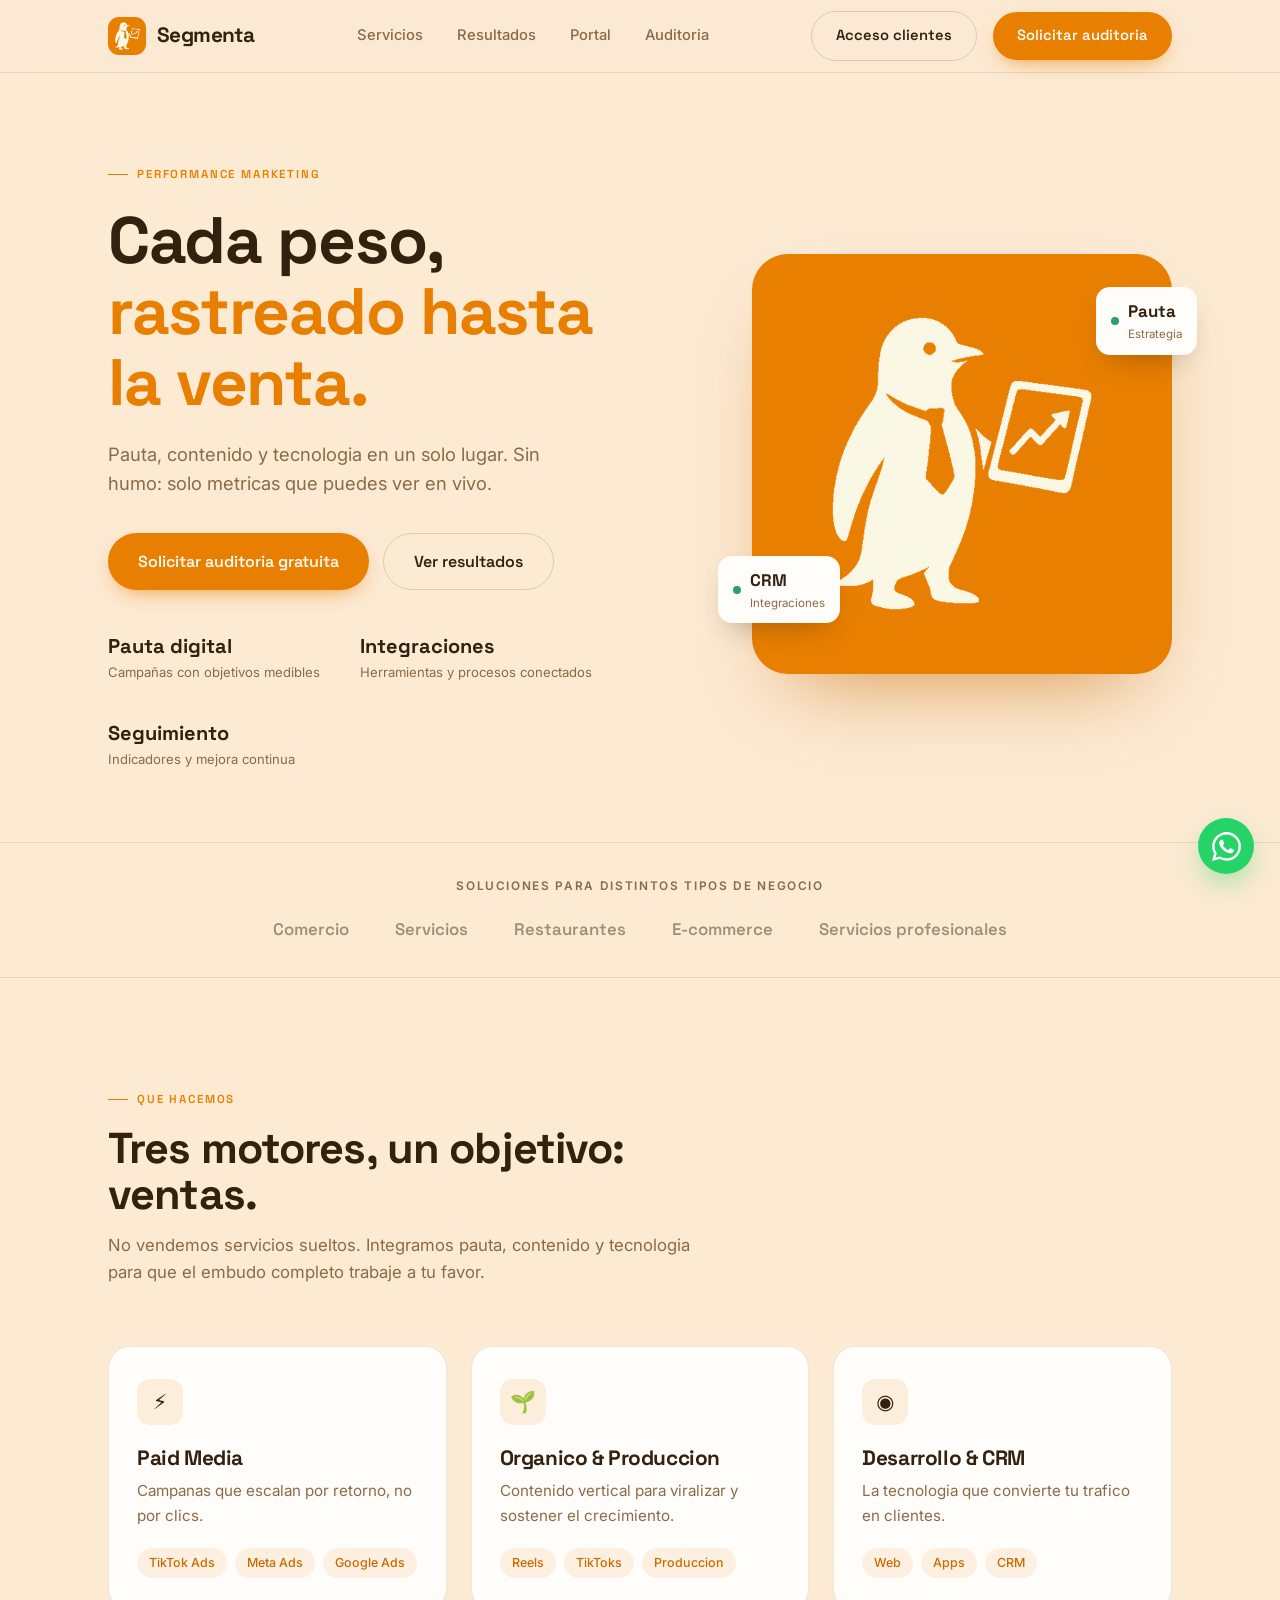
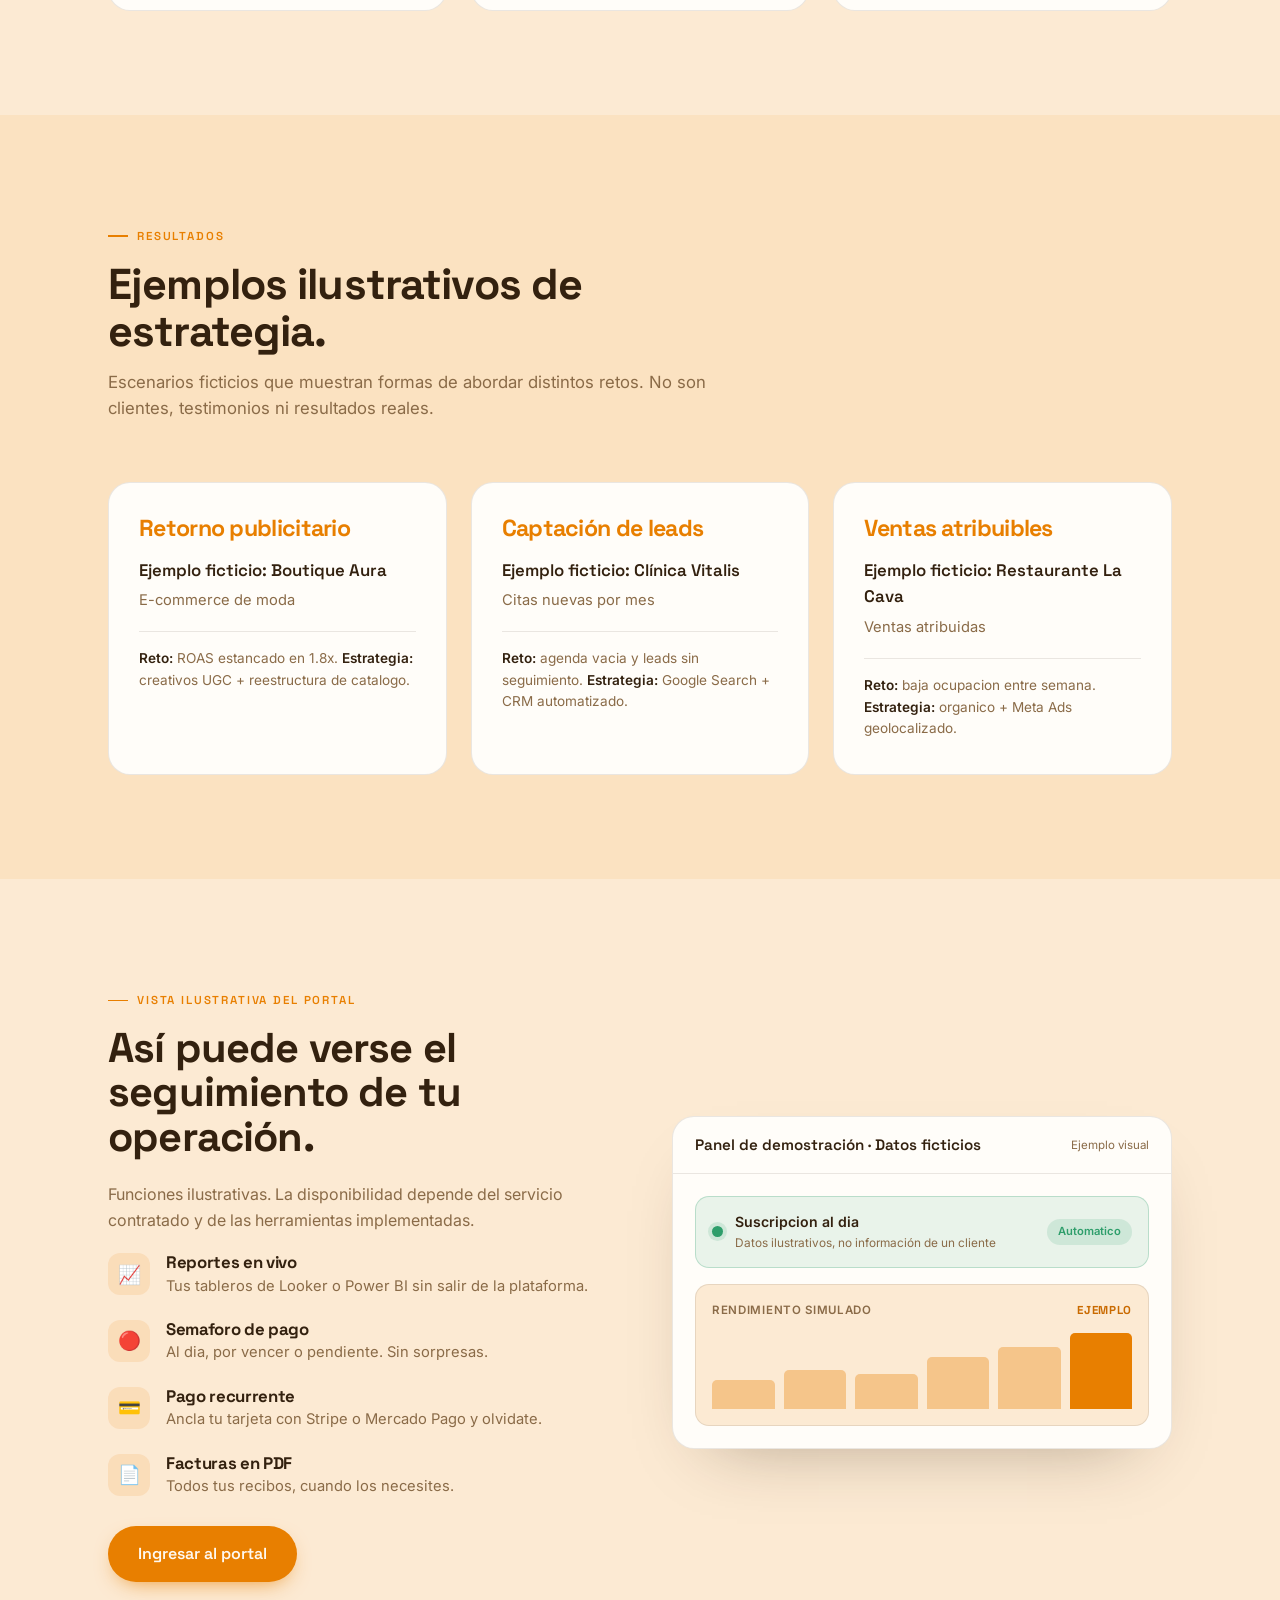
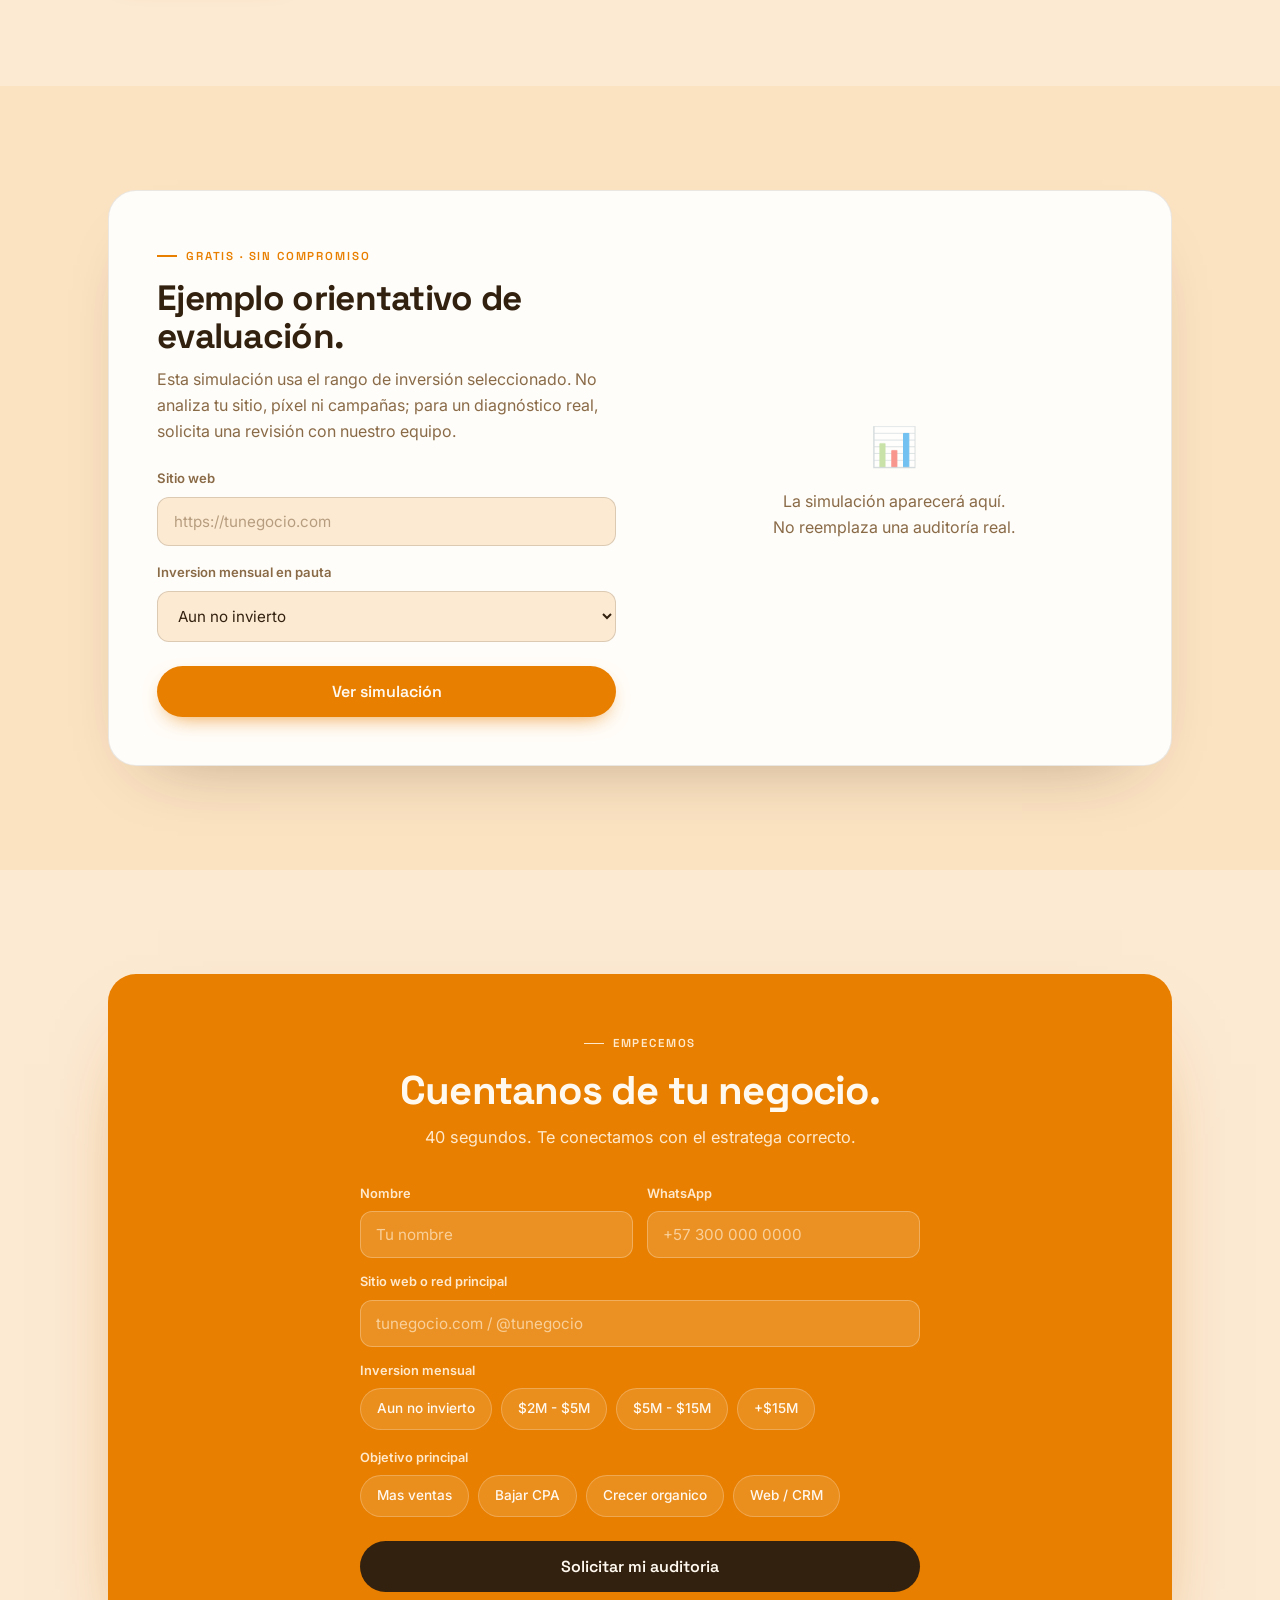
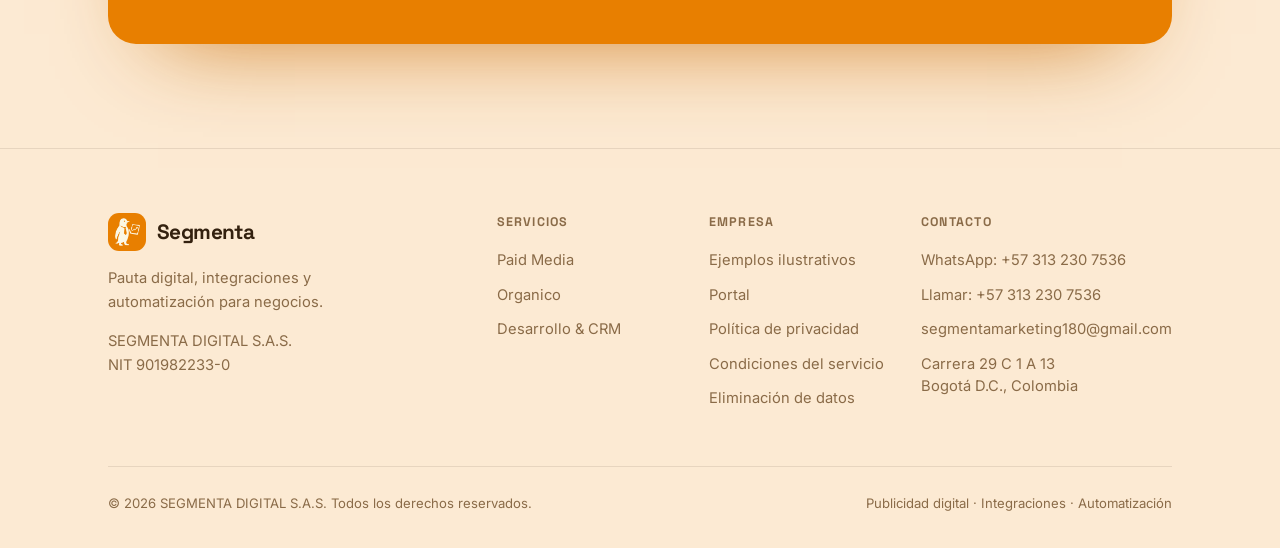
==== commit ba53247c: "fix(legal): mostrar NIT 901982233-0 sin puntos" ====
--- a/index.html
+++ b/index.html
@@ -456,7 +456,7 @@
     <div class="foot-grid">
       <div>
         <div class="brand"><span class="mark"><span class="peng"></span></span>Segmenta</div>
-        <p class="about">Pauta digital, integraciones y automatización para negocios.</p><p class="about">SEGMENTA DIGITAL S.A.S.<br>NIT 901.982.233-0</p>
+        <p class="about">Pauta digital, integraciones y automatización para negocios.</p><p class="about">SEGMENTA DIGITAL S.A.S.<br>NIT 901982233-0</p>
       </div>
       <div class="fcol"><h5>Servicios</h5><a href="#servicios">Paid Media</a><a href="#servicios">Organico</a><a href="#servicios">Desarrollo &amp; CRM</a></div>
       <div class="fcol"><h5>Empresa</h5><a href="#resultados">Ejemplos ilustrativos</a><a href="#portal">Portal</a><a href="/privacy.html">Política de privacidad</a><a href="/terms.html">Condiciones del servicio</a><a href="/data-deletion.html">Eliminación de datos</a></div>
